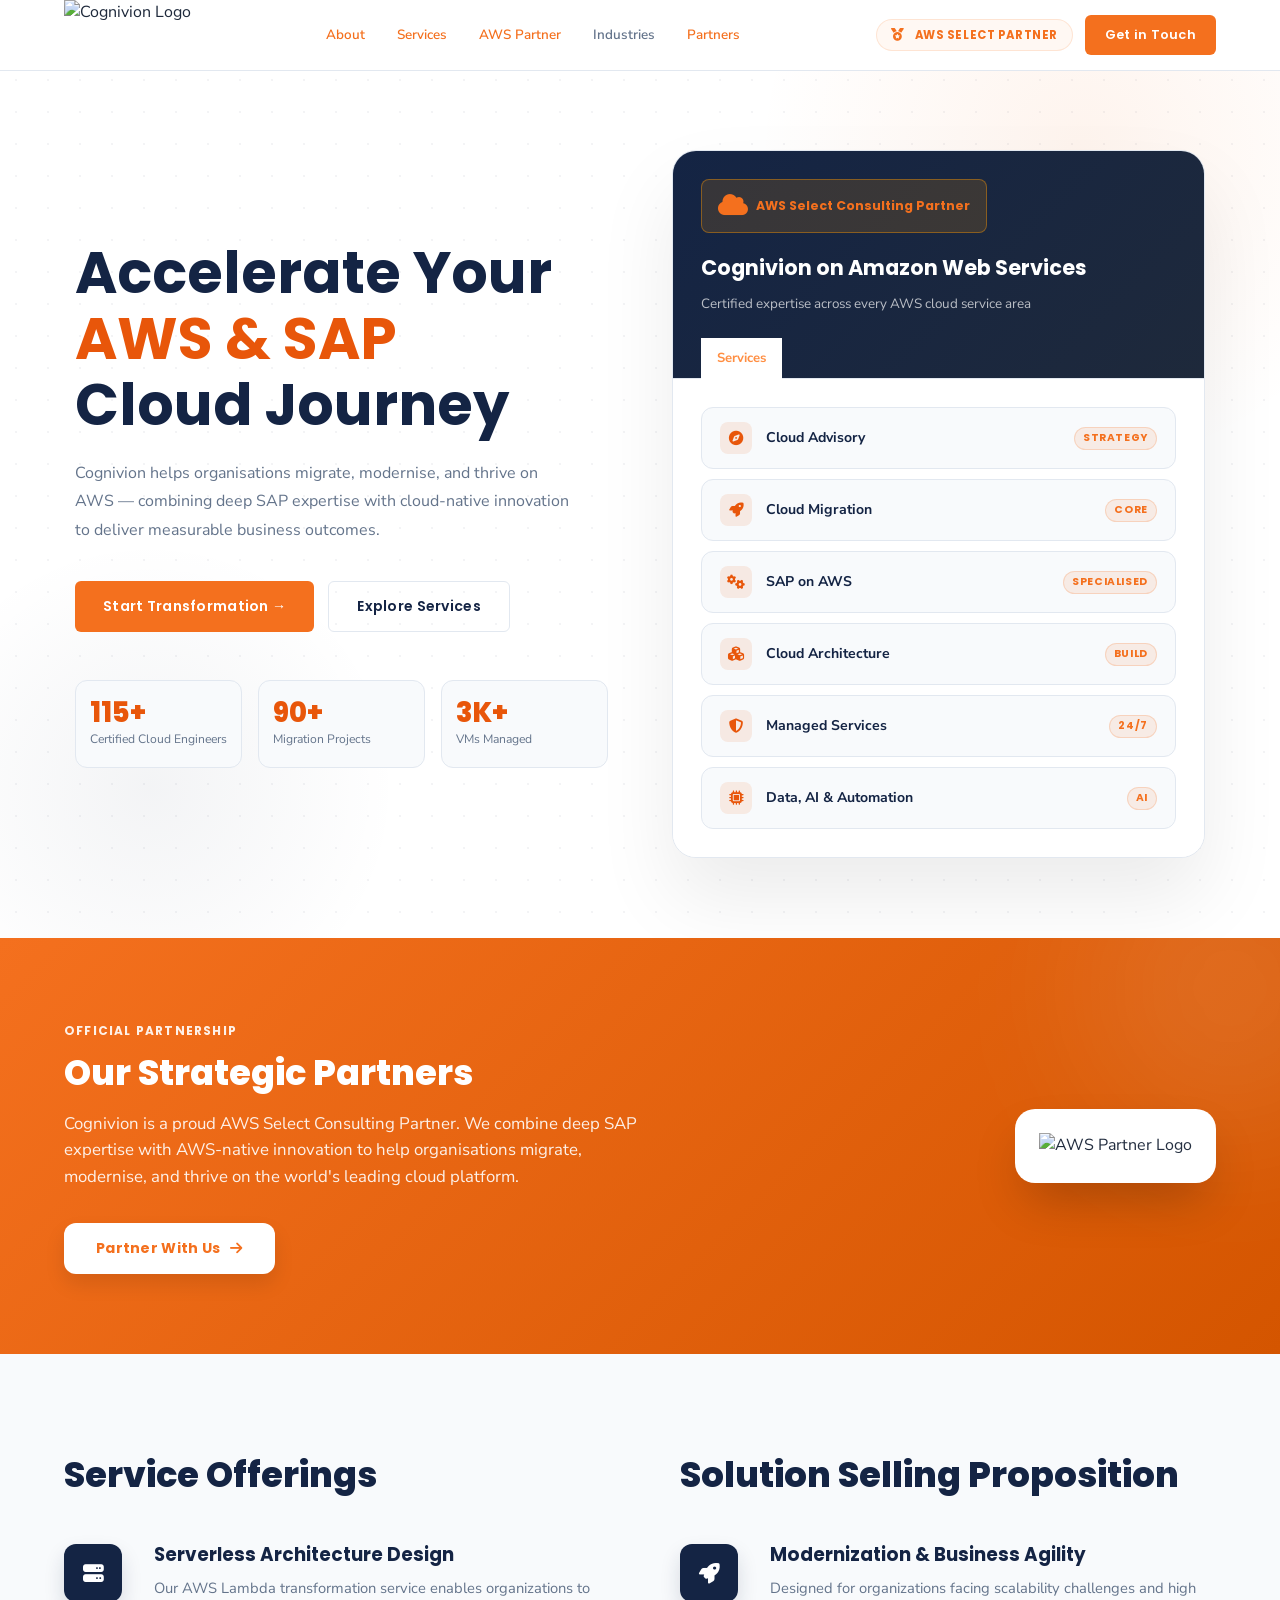
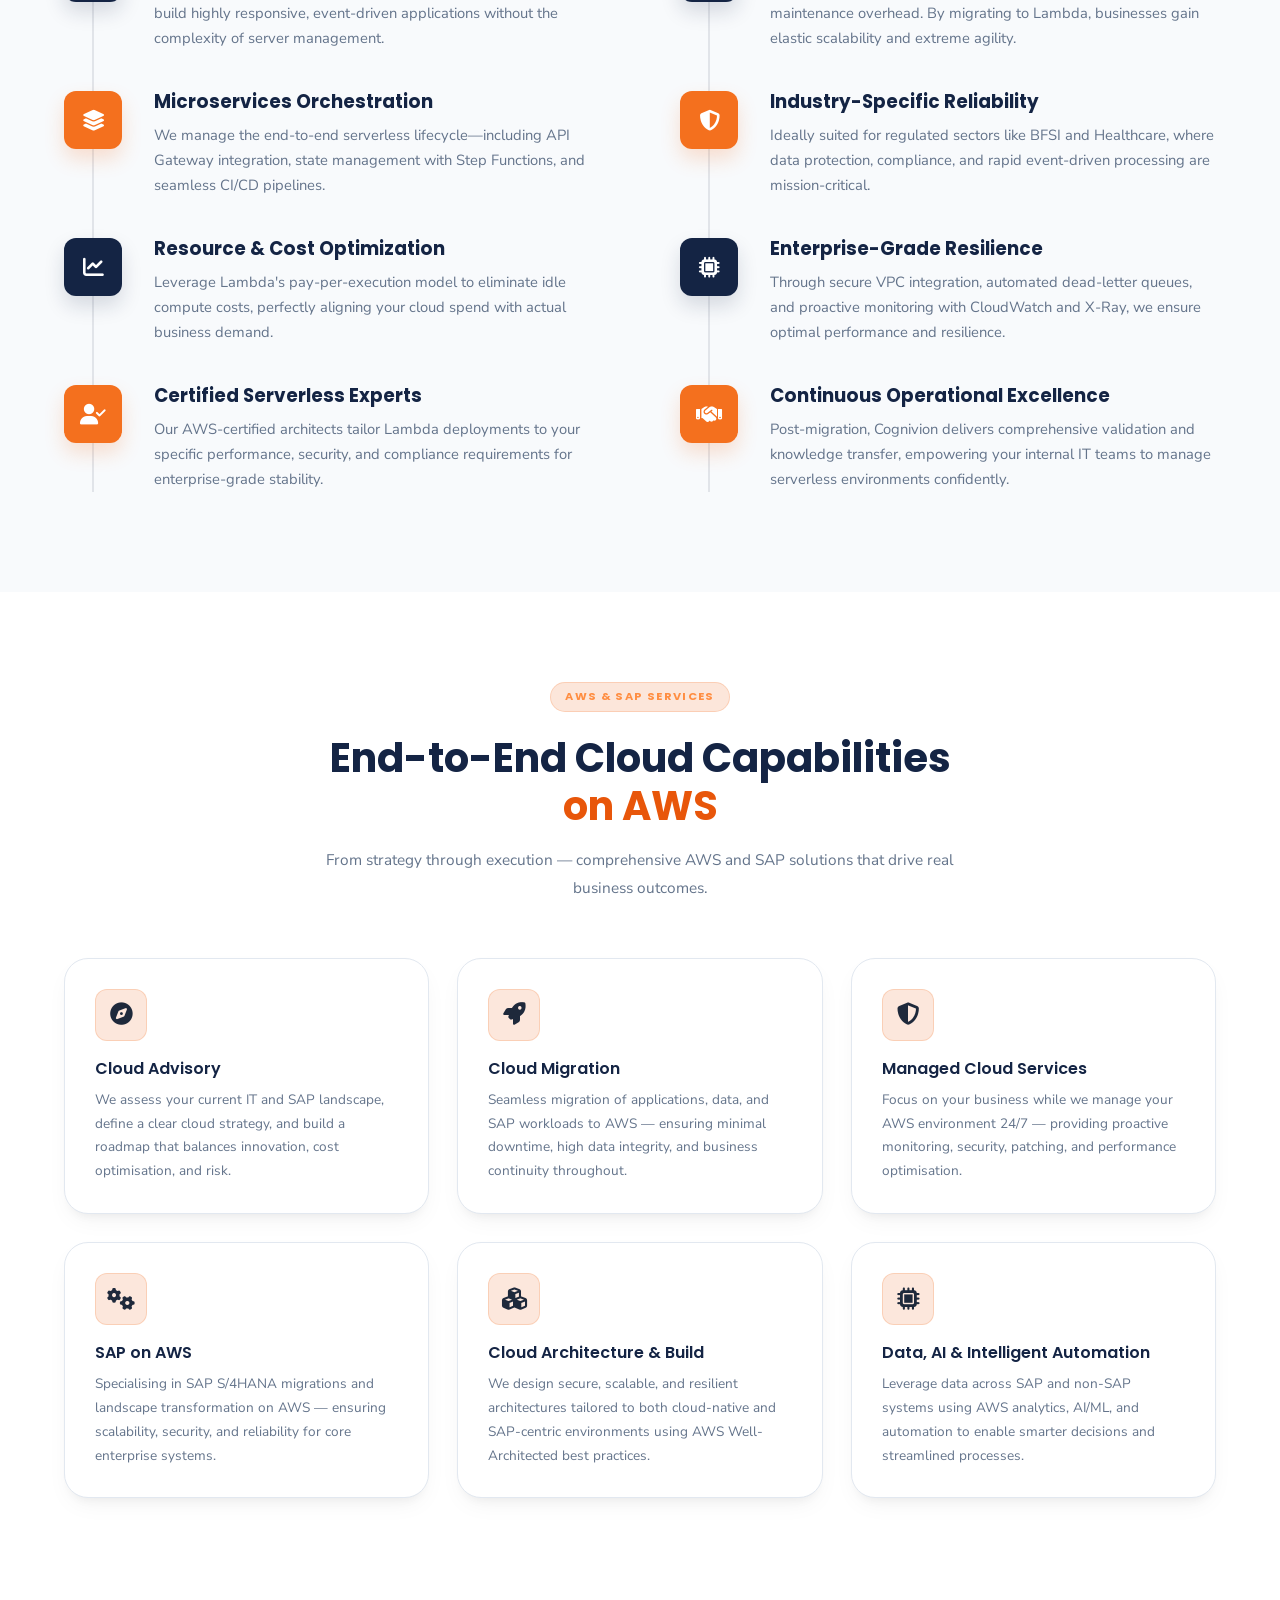
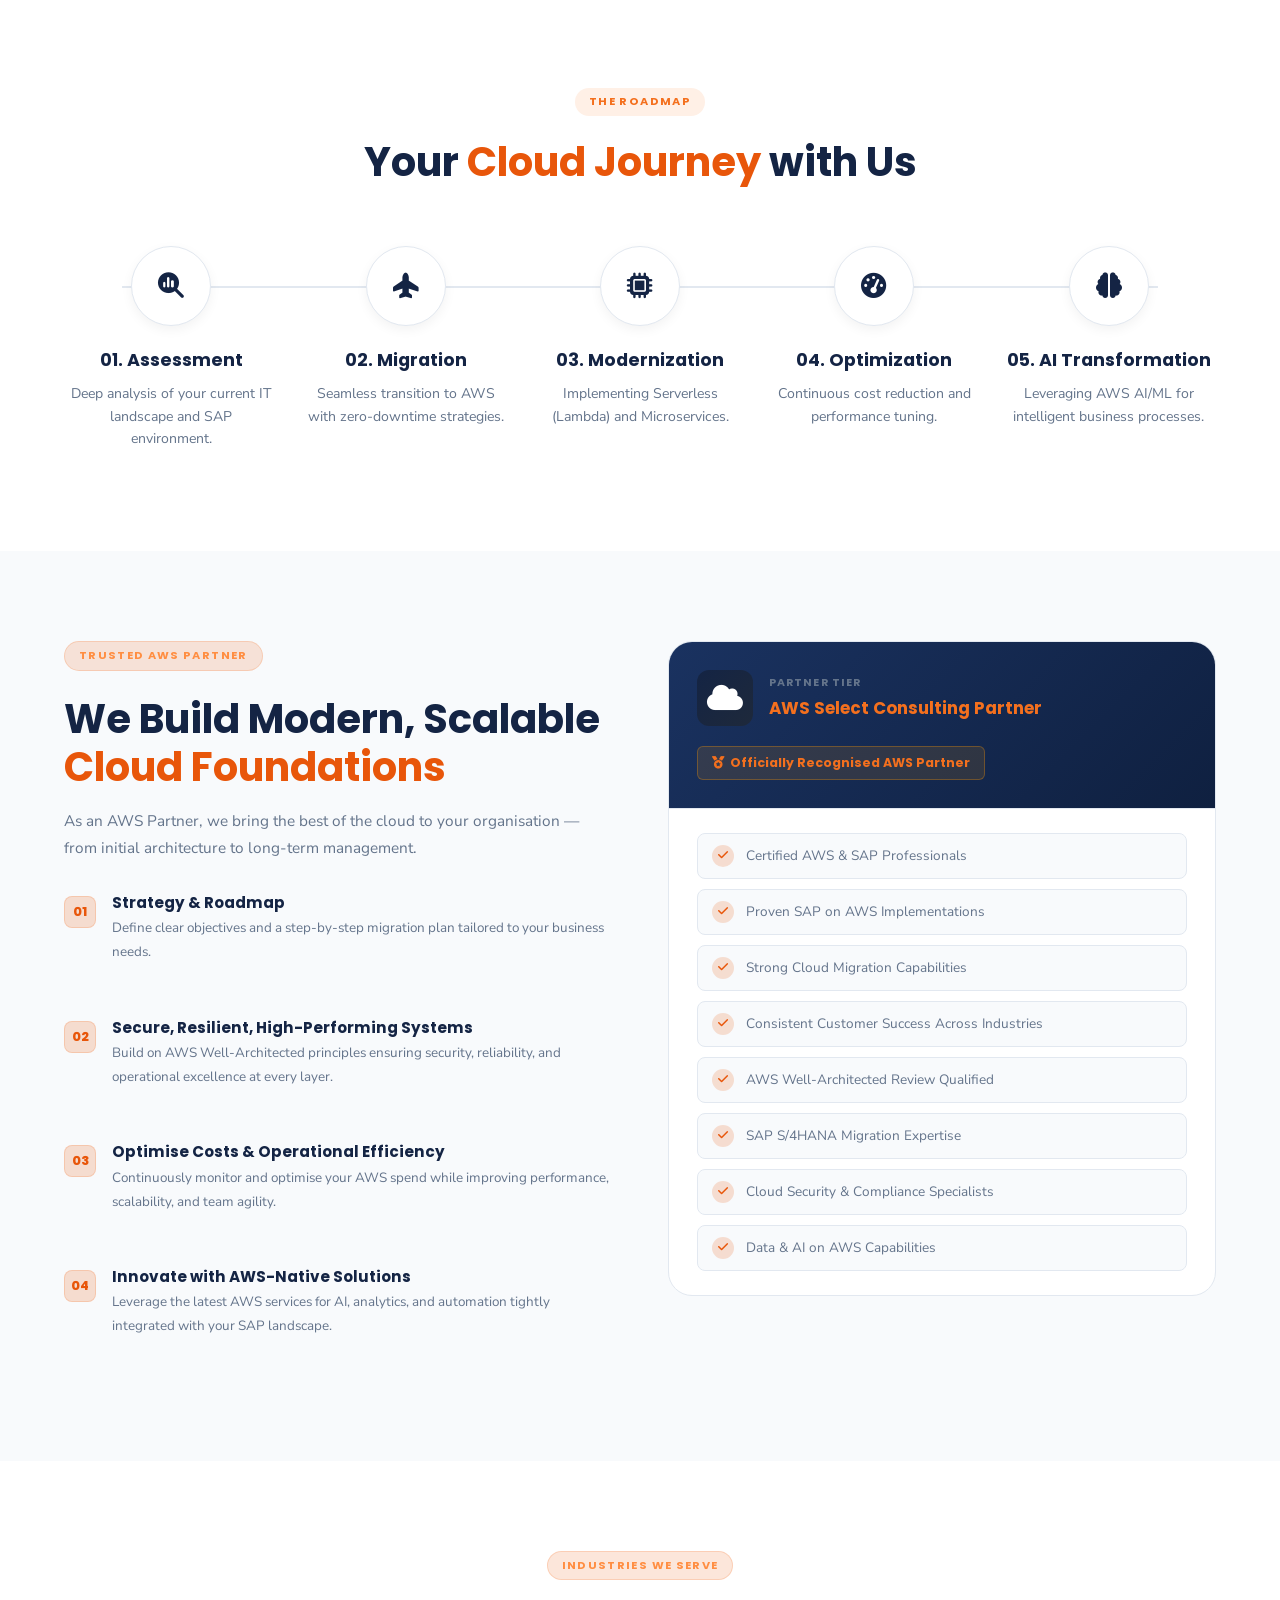
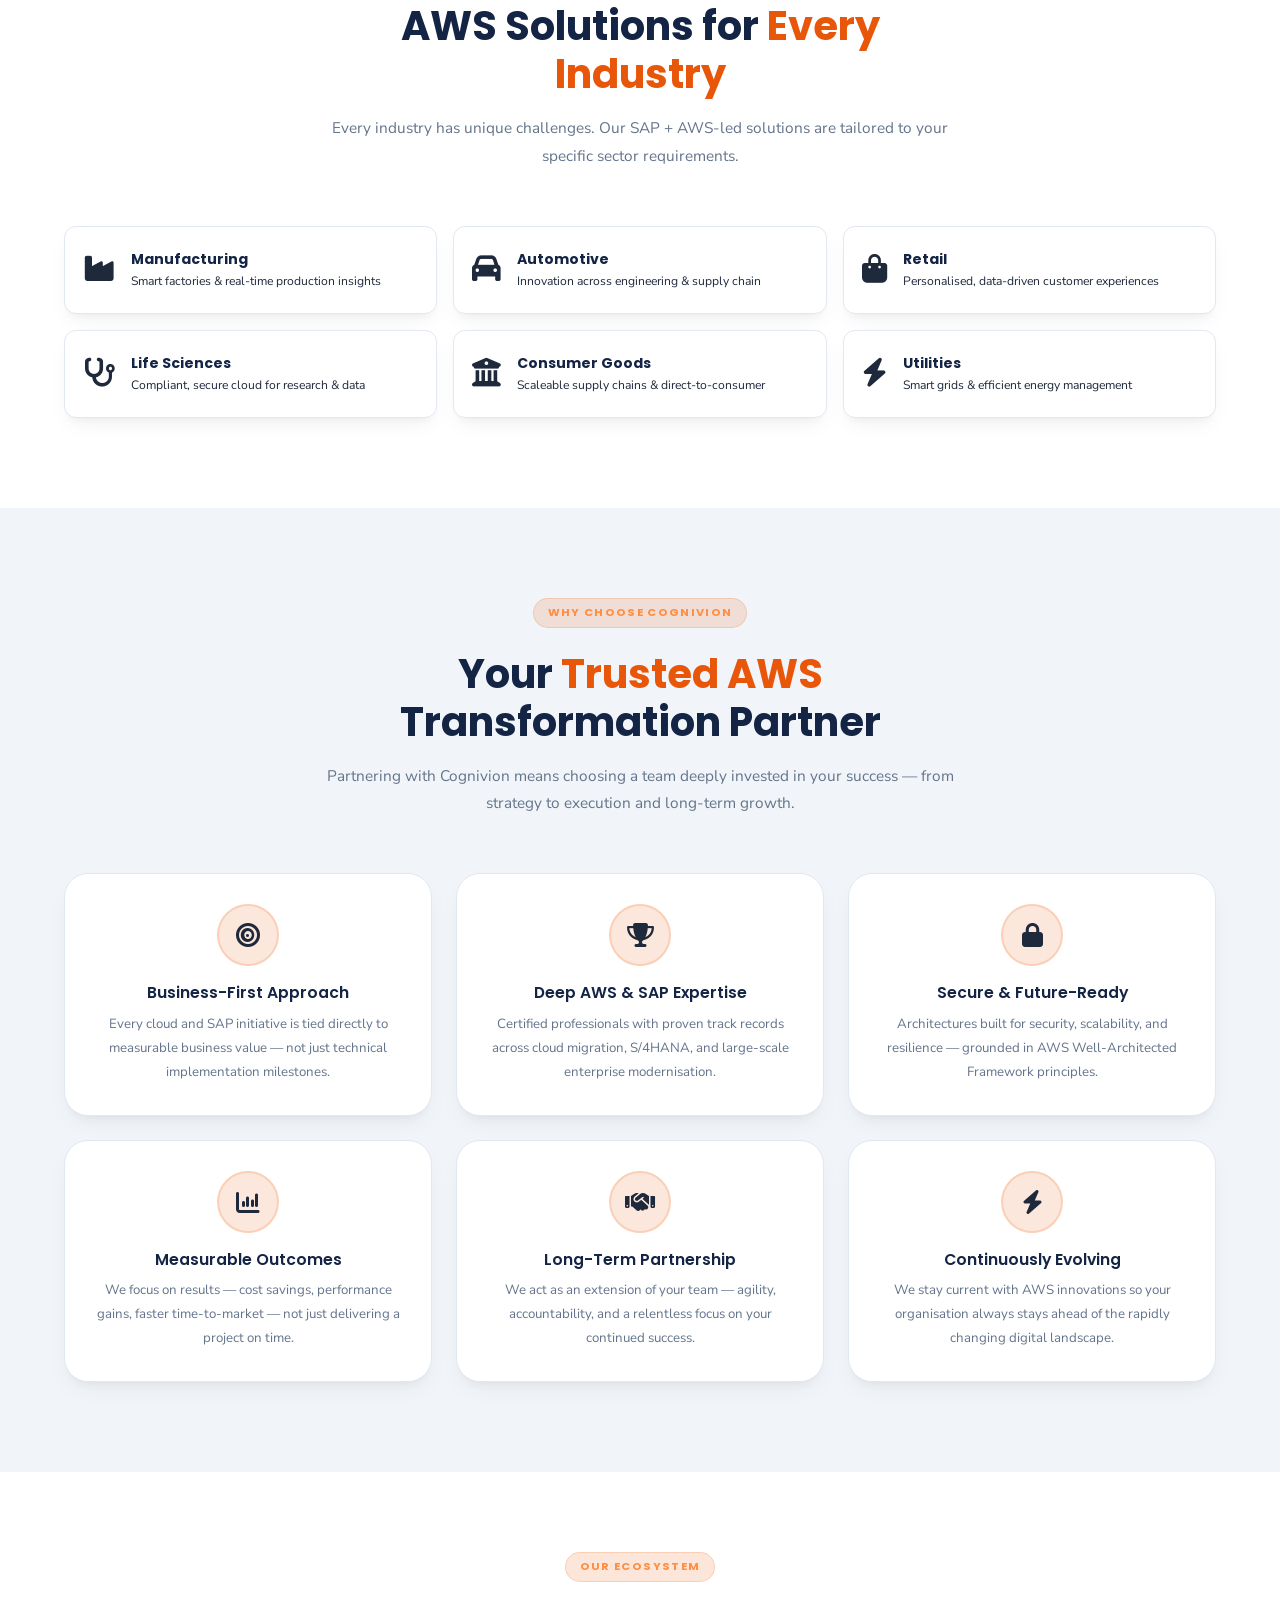
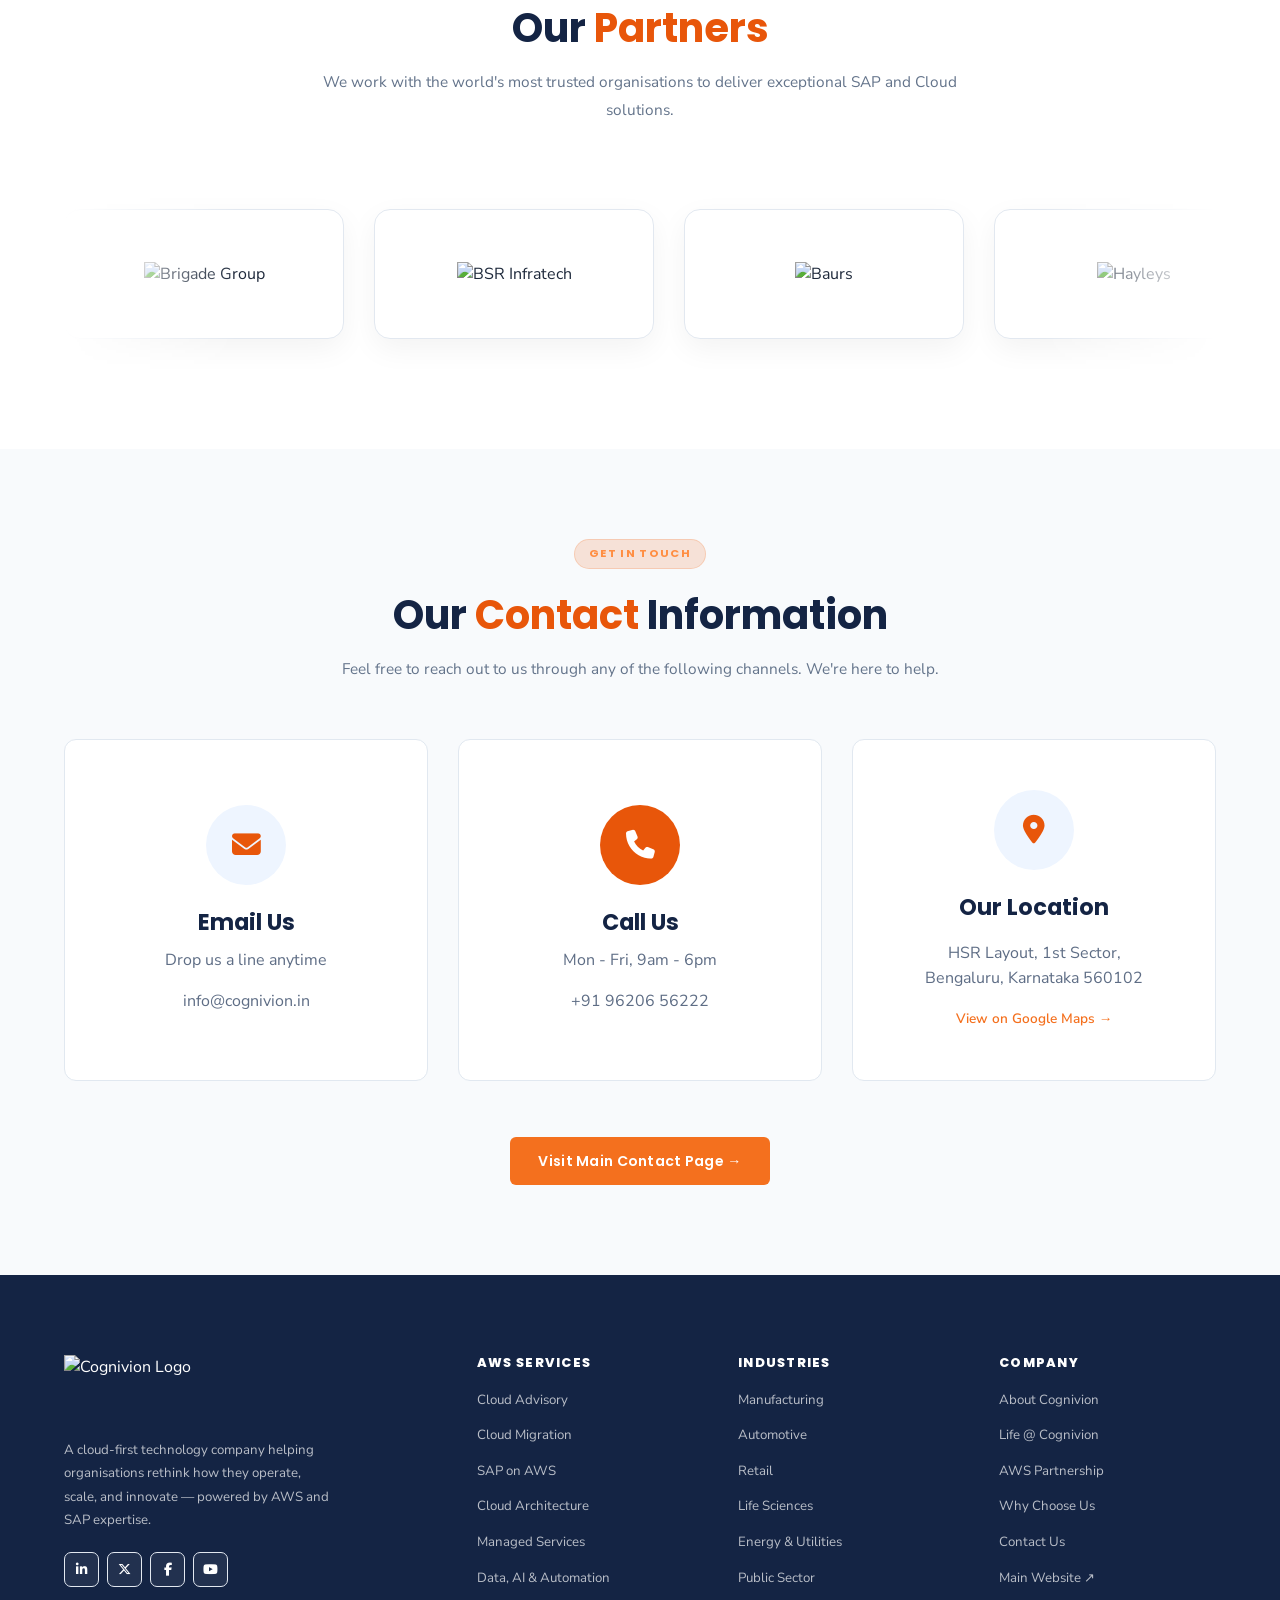
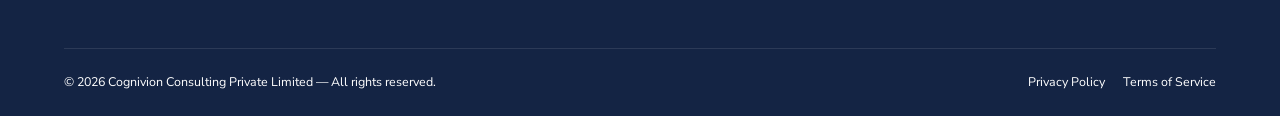
==== index.html @ 45ef669f "Add files via upload" ====
<!DOCTYPE html>
<html lang="en">

<head>
  <meta charset="UTF-8">
  <meta name="viewport" content="width=device-width, initial-scale=1.0">
  <title>Cognivion | AWS Cloud Partner</title>
  <link
    href="https://fonts.googleapis.com/css2?family=Nunito+Sans:wght@300;400;600;700;800;900&family=Poppins:wght@400;500;600;700;800&display=swap"
    rel="stylesheet">
  <link rel="stylesheet" href="https://cdnjs.cloudflare.com/ajax/libs/font-awesome/6.5.1/css/all.min.css">
  <link rel="stylesheet" href="style.css">
</head>

<body>

  <!-- ===================== NAVBAR ===================== -->
  <nav class="nav" id="mainNav">
    <div class="nav-inner">
      <a href="https://cognivion.in/" class="logo">
        <img src="assets/congivion-logo-2 (1).png" alt="Cognivion Logo" style="height:70px;width:auto;display:block;">
        <!-- <span class="logo-name"><span>COGNIVION</span></span> -->
      </a>
      <div class="nav-links">
        <a href="#about">About</a>
        <a href="#services">Services</a>
        <a href="#aws">AWS Partner</a>
        <a href="#industries">Industries</a>
        <a href="#partners">Partners</a>
      </div>
      <div class="nav-right">
        <div class="nav-aws"><i class="fa-solid fa-medal"></i> AWS SELECT PARTNER</div>
        <a href="#enquiry" class="btn btn-org" style="padding:10px 20px;font-size:.8rem;">Get in Touch</a>
      </div>
      <button class="hamburger" id="hbg" aria-label="Menu">

      </button>
    </div>
    <div class="mob-menu" id="mobMenu">
      <a href="#about">About</a>
      <a href="#services">Services</a>
      <a href="#aws">AWS Partner</a>
      <a href="#industries">Industries</a>
      <a href="#partners">Partners</a>
      <div class="mob-cta">
        <a href="#enquiry" class="btn btn-org" style="display:block;text-align:center;padding:13px;">Get in Touch →</a>
      </div>
    </div>
  </nav>

  <!-- ===================== HERO ===================== -->
  <section class="hero" id="top">
    <div class="hero-blob1"></div>
    <div class="hero-blob2"></div>
    <div class="wrap">
      <div class="hero-content">

        <!-- LEFT -->
        <div>
          <!-- <div class="hero-label">
            <i class="fa-solid fa-medal"></i>
            <span class="hero-label-text">AWS SELECT CONSULTING PARTNER</span>
          </div> -->
          <h1>
            Accelerate Your<br>
            <em>AWS &amp; SAP</em><br>
            Cloud Journey
          </h1>
          <p class="hero-desc">
            Cognivion helps organisations migrate, modernise, and thrive on AWS — combining deep SAP expertise with
            cloud-native innovation to deliver measurable business outcomes.
          </p>
          <div class="hero-btns">
            <a href="#enquiry" class="btn btn-org">Start Transformation →</a>
            <a href="#services" class="btn btn-line">Explore Services</a>
          </div>
          <div class="hero-kpi">
            <div class="kpi-box">
              <div class="kpi-num count-me" data-target="115" data-suffix="+">0</div>
              <div class="kpi-lbl">Certified Cloud Engineers</div>
            </div>
            <div class="kpi-box">
              <div class="kpi-num count-me" data-target="90" data-suffix="+">0</div>
              <div class="kpi-lbl">Migration Projects</div>
            </div>
            <div class="kpi-box">
              <div class="kpi-num count-me" data-target="3" data-suffix="K+">0</div>
              <div class="kpi-lbl">VMs Managed</div>
            </div>
          </div>
        </div>

        <!-- RIGHT PANEL -->
        <div class="hero-panel">
          <div class="hero-panel-top">
            <div class="aws-partner-label">
              <span class="aws-cloud-icon"><i class="fa-solid fa-cloud"></i></span>
              AWS Select Consulting Partner
            </div>
            <div class="panel-title">Cognivion on Amazon Web Services</div>
            <div class="panel-sub">Certified expertise across every AWS cloud service area</div>
            <div class="panel-tabs">
              <div class="panel-tab active">Services</div>
              <!-- <div class="panel-tab">Expertise</div> -->
            </div>
          </div>
          <div class="hero-panel-body">
            <div class="service-list">
              <div class="svc-row">
                <div class="svc-ico"><i class="fa-solid fa-compass"></i></div>
                <span class="svc-name">Cloud Advisory</span>
                <span class="svc-badge">Strategy</span>
              </div>
              <div class="svc-row">
                <div class="svc-ico"><i class="fa-solid fa-rocket"></i></div>
                <span class="svc-name">Cloud Migration</span>
                <span class="svc-badge">Core</span>
              </div>
              <div class="svc-row">
                <div class="svc-ico"><i class="fa-solid fa-gears"></i></div>
                <span class="svc-name">SAP on AWS</span>
                <span class="svc-badge">Specialised</span>
              </div>
              <div class="svc-row">
                <div class="svc-ico"><i class="fa-solid fa-cubes"></i></div>
                <span class="svc-name">Cloud Architecture</span>
                <span class="svc-badge">Build</span>
              </div>
              <div class="svc-row">
                <div class="svc-ico"><i class="fa-solid fa-shield-halved"></i></div>
                <span class="svc-name">Managed Services</span>
                <span class="svc-badge">24/7</span>
              </div>
              <div class="svc-row">
                <div class="svc-ico"><i class="fa-solid fa-microchip"></i></div>
                <span class="svc-name">Data, AI &amp; Automation</span>
                <span class="svc-badge">AI</span>
              </div>
            </div>
          </div>
        </div>

      </div>
    </div>
  </section>

  <!-- ===================== STRATEGIC PARTNERS ===================== -->
  <div class="band" id="about">
    <div class="wrap">
      <div class="band-content">
        <div class="band-text">
          <span class="band-tag">Official Partnership</span>
          <h3>Our Strategic Partners</h3>
          <p>Cognivion is a proud AWS Select Consulting Partner. We combine deep SAP expertise with AWS-native
            innovation
            to help organisations migrate, modernise, and thrive on the world's leading cloud platform.</p>
          <a href="#enquiry" class="btn btn-white">Partner With Us <i class="fa-solid fa-arrow-right"></i></a>
        </div>
        <div class="band-badge">
          <div class="badge-card">
            <img src="assets/AWS-Partner.webp" alt="AWS Partner Logo">
          </div>
        </div>
      </div>
    </div>
  </div>

  <!-- ===================== LAMBDA OFFERINGS & PROPOSITION ===================== -->
  <section class="offers-sec">
    <div class="wrap">
      <div class="offers-grid">

        <!-- Left: Service Offerings -->
        <div class="offer-col">
          <h2>Service Offerings</h2>
          <div class="offer-list">
            <!-- Item 1 -->
            <div class="offer-item">
              <div class="offer-icon-box"><i class="fa-solid fa-server"></i></div>
              <div class="offer-text">
                <h4>Serverless Architecture Design</h4>
                <p>Our AWS Lambda transformation service enables organizations to build highly responsive, event-driven
                  applications without the complexity of server management.</p>
              </div>
            </div>
            <!-- Item 2 -->
            <div class="offer-item">
              <div class="offer-icon-box"><i class="fa-solid fa-layer-group"></i></div>
              <div class="offer-text">
                <h4>Microservices Orchestration</h4>
                <p>We manage the end-to-end serverless lifecycle—including API Gateway integration, state management
                  with Step Functions, and seamless CI/CD pipelines.</p>
              </div>
            </div>
            <!-- Item 3 -->
            <div class="offer-item">
              <div class="offer-icon-box"><i class="fa-solid fa-chart-line"></i></div>
              <div class="offer-text">
                <h4>Resource & Cost Optimization</h4>
                <p>Leverage Lambda's pay-per-execution model to eliminate idle compute costs, perfectly aligning your
                  cloud spend with actual business demand.</p>
              </div>
            </div>
            <!-- Item 4 -->
            <div class="offer-item">
              <div class="offer-icon-box"><i class="fa-solid fa-user-check"></i></div>
              <div class="offer-text">
                <h4>Certified Serverless Experts</h4>
                <p>Our AWS-certified architects tailor Lambda deployments to your specific performance, security, and
                  compliance requirements for enterprise-grade stability.</p>
              </div>
            </div>
          </div>
        </div>

        <!-- Right: Solution Selling Proposition -->
        <div class="offer-col">
          <h2>Solution Selling Proposition</h2>
          <div class="offer-list">
            <!-- Item 1 -->
            <div class="offer-item">
              <div class="offer-icon-box"><i class="fa-solid fa-rocket"></i></div>
              <div class="offer-text">
                <h4>Modernization & Business Agility</h4>
                <p>Designed for organizations facing scalability challenges and high maintenance overhead. By migrating
                  to Lambda, businesses gain elastic scalability and extreme agility.</p>
              </div>
            </div>
            <!-- Item 2 -->
            <div class="offer-item">
              <div class="offer-icon-box"><i class="fa-solid fa-shield-halved"></i></div>
              <div class="offer-text">
                <h4>Industry-Specific Reliability</h4>
                <p>Ideally suited for regulated sectors like BFSI and Healthcare, where data protection, compliance, and
                  rapid event-driven processing are mission-critical.</p>
              </div>
            </div>
            <!-- Item 3 -->
            <div class="offer-item">
              <div class="offer-icon-box"><i class="fa-solid fa-microchip"></i></div>
              <div class="offer-text">
                <h4>Enterprise-Grade Resilience</h4>
                <p>Through secure VPC integration, automated dead-letter queues, and proactive monitoring with
                  CloudWatch and X-Ray, we ensure optimal performance and resilience.</p>
              </div>
            </div>
            <!-- Item 4 -->
            <div class="offer-item">
              <div class="offer-icon-box"><i class="fa-solid fa-handshake"></i></div>
              <div class="offer-text">
                <h4>Continuous Operational Excellence</h4>
                <p>Post-migration, Cognivion delivers comprehensive validation and knowledge transfer, empowering your
                  internal IT teams to manage serverless environments confidently.</p>
              </div>
            </div>
          </div>
        </div>

      </div>
    </div>
  </section>

  <!-- ===================== AWS SERVICES ===================== -->
  <section class="sec" id="services">
    <div class="wrap">
      <div class="sec-head tc">
        <div class="tag">AWS &amp; SAP Services</div>
        <h2 class="mt8">End-to-End Cloud Capabilities <span class="accent">on AWS</span></h2>
        <p class="mt16">From strategy through execution — comprehensive AWS and SAP solutions that drive real business
          outcomes.</p>
      </div>
      <div class="grid-3">
        <div class="svc-card">
          <div class="svc-card-ico"><i class="fa-solid fa-compass"></i></div>
          <h3>Cloud Advisory</h3>
          <p>We assess your current IT and SAP landscape, define a clear cloud strategy, and build a roadmap that
            balances innovation, cost optimisation, and risk.</p>

        </div>
        <div class="svc-card">
          <div class="svc-card-ico"><i class="fa-solid fa-rocket"></i></div>
          <h3>Cloud Migration</h3>
          <p>Seamless migration of applications, data, and SAP workloads to AWS — ensuring minimal downtime, high data
            integrity, and business continuity throughout.</p>

        </div>
        <div class="svc-card">
          <div class="svc-card-ico"><i class="fa-solid fa-shield-halved"></i></div>
          <h3>Managed Cloud Services</h3>
          <p>Focus on your business while we manage your AWS environment 24/7 — providing proactive monitoring,
            security, patching, and performance optimisation.</p>

        </div>
        <div class="svc-card">
          <div class="svc-card-ico"><i class="fa-solid fa-gears"></i></div>
          <h3>SAP on AWS</h3>
          <p>Specialising in SAP S/4HANA migrations and landscape transformation on AWS — ensuring scalability,
            security, and reliability for core enterprise systems.</p>

        </div>
        <div class="svc-card">
          <div class="svc-card-ico"><i class="fa-solid fa-cubes"></i></div>
          <h3>Cloud Architecture &amp; Build</h3>
          <p>We design secure, scalable, and resilient architectures tailored to both cloud-native and SAP-centric
            environments using AWS Well-Architected best practices.</p>

        </div>
        <div class="svc-card">
          <div class="svc-card-ico"><i class="fa-solid fa-microchip"></i></div>
          <h3>Data, AI &amp; Intelligent Automation</h3>
          <p>Leverage data across SAP and non-SAP systems using AWS analytics, AI/ML, and automation to enable smarter
            decisions and streamlined processes.</p>

        </div>
      </div>
    </div>
  </section>

  <!-- ===================== ROADMAP ===================== -->
  <section class="sec roadmap-sec">
    <div class="wrap">
      <div class="sec-head tc">
        <div class="tag">THE ROADMAP</div>
        <h2 class="mt8">Your <span class="accent">Cloud Journey</span> with Us</h2>
      </div>

      <div class="roadmap-container">
        <!-- Step 1 -->
        <div class="roadmap-step">
          <div class="roadmap-icon-box">
            <i class="fa-solid fa-magnifying-glass-chart"></i>
          </div>
          <h4>01. Assessment</h4>
          <p>Deep analysis of your current IT landscape and SAP environment.</p>
        </div>

        <!-- Step 2 -->
        <div class="roadmap-step">
          <div class="roadmap-icon-box">
            <i class="fa-solid fa-plane-up"></i>
          </div>
          <h4>02. Migration</h4>
          <p>Seamless transition to AWS with zero-downtime strategies.</p>
        </div>

        <!-- Step 3 -->
        <div class="roadmap-step">
          <div class="roadmap-icon-box">
            <i class="fa-solid fa-microchip"></i>
          </div>
          <h4>03. Modernization</h4>
          <p>Implementing Serverless (Lambda) and Microservices.</p>
        </div>

        <!-- Step 4 -->
        <div class="roadmap-step">
          <div class="roadmap-icon-box">
            <i class="fa-solid fa-gauge-high"></i>
          </div>
          <h4>04. Optimization</h4>
          <p>Continuous cost reduction and performance tuning.</p>
        </div>

        <!-- Step 5 -->
        <div class="roadmap-step">
          <div class="roadmap-icon-box">
            <i class="fa-solid fa-brain"></i>
          </div>
          <h4>05. AI Transformation</h4>
          <p>Leveraging AWS AI/ML for intelligent business processes.</p>
        </div>
      </div>
    </div>
  </section>

  <!-- ===================== AWS PARTNER ===================== -->
  <section class="sec sec-alt" id="aws">
    <div class="wrap">
      <div class="partner-grid">
        <div class="partner-info">
          <div class="tag">Trusted AWS Partner</div>
          <h2 class="mt8">We Build Modern, Scalable <span class="accent">Cloud Foundations</span></h2>
          <p class="mt16">As an AWS Partner, we bring the best of the cloud to your organisation — from initial
            architecture to long-term management.</p>
          <div class="partner-steps">
            <div class="step">
              <div class="step-num">01</div>
              <div>
                <h4>Strategy &amp; Roadmap</h4>
                <p>Define clear objectives and a step-by-step migration plan tailored to your business needs.</p>
              </div>
            </div>
            <div class="step">
              <div class="step-num">02</div>
              <div>
                <h4>Secure, Resilient, High-Performing Systems</h4>
                <p>Build on AWS Well-Architected principles ensuring security, reliability, and operational excellence
                  at every layer.</p>
              </div>
            </div>
            <div class="step">
              <div class="step-num">03</div>
              <div>
                <h4>Optimise Costs &amp; Operational Efficiency</h4>
                <p>Continuously monitor and optimise your AWS spend while improving performance, scalability, and team
                  agility.</p>
              </div>
            </div>
            <div class="step">
              <div class="step-num">04</div>
              <div>
                <h4>Innovate with AWS-Native Solutions</h4>
                <p>Leverage the latest AWS services for AI, analytics, and automation tightly integrated with your SAP
                  landscape.</p>
              </div>
            </div>
          </div>
        </div>
        <div class="partner-card">
          <div class="partner-card-head">
            <div class="aws-tier">
              <div class="aws-tier-icon"><i class="fa-solid fa-cloud"></i></div>
              <div>
                <div class="aws-tier-label">Partner Tier</div>
                <div class="aws-tier-name">AWS Select Consulting Partner</div>
              </div>
            </div>
            <div class="aws-tag"><i class="fa-solid fa-medal"></i> Officially Recognised AWS Partner</div>
          </div>
          <div class="partner-card-body">
            <div class="check-list">
              <div class="check-item">
                <div class="chk"><i class="fa-solid fa-check"></i></div>Certified AWS &amp; SAP Professionals
              </div>
              <div class="check-item">
                <div class="chk"><i class="fa-solid fa-check"></i></div>Proven SAP on AWS Implementations
              </div>
              <div class="check-item">
                <div class="chk"><i class="fa-solid fa-check"></i></div>Strong Cloud Migration Capabilities
              </div>
              <div class="check-item">
                <div class="chk"><i class="fa-solid fa-check"></i></div>Consistent Customer Success Across Industries
              </div>
              <div class="check-item">
                <div class="chk"><i class="fa-solid fa-check"></i></div>AWS Well-Architected Review Qualified
              </div>
              <div class="check-item">
                <div class="chk"><i class="fa-solid fa-check"></i></div>SAP S/4HANA Migration Expertise
              </div>
              <div class="check-item">
                <div class="chk"><i class="fa-solid fa-check"></i></div>Cloud Security &amp; Compliance Specialists
              </div>
              <div class="check-item">
                <div class="chk"><i class="fa-solid fa-check"></i></div>Data &amp; AI on AWS Capabilities
              </div>
            </div>
          </div>
        </div>
      </div>
    </div>
  </section>

  <!-- ===================== STATS ===================== -->
  <!-- <div class="stats-band">
    <div class="wrap">
      <div class="stats-inner">
        <div class="stat">
          <div class="stat-num count-me" data-target="115" data-suffix="+">0</div>
          <div class="stat-lbl">Certified Cloud Engineers</div>
        </div>
        <div class="stat">
          <div class="stat-num count-me" data-target="90" data-suffix="+">0</div>
          <div class="stat-lbl">Cloud Migration Projects</div>
        </div>
        <div class="stat">
          <div class="stat-num count-me" data-target="3000" data-suffix="+">0</div>
          <div class="stat-lbl">VMs Managed</div>
        </div>
        <div class="stat">
          <div class="stat-num count-me" data-target="1200" data-suffix="+">0</div>
          <div class="stat-lbl">TB of Data Processed</div>
        </div>
        <div class="stat">
          <div class="stat-num count-me" data-target="35" data-suffix="K+">0</div>
          <div class="stat-lbl">End Users on Cloud</div>
        </div>
      </div>
    </div>
  </div> -->

  <!-- ===================== INDUSTRIES ===================== -->
  <section class="sec" id="industries">
    <div class="wrap">
      <div class="sec-head tc">
        <div class="tag">Industries We Serve</div>
        <h2 class="mt8">AWS Solutions for <span class="accent">Every Industry</span></h2>
        <p class="mt16">Every industry has unique challenges. Our SAP + AWS-led solutions are tailored to your specific
          sector requirements.</p>
      </div>
      <div class="ind-grid">
        <div class="ind-card">
          <span class="ind-ico"><i class="fa-solid fa-industry"></i></span>
          <div>
            <div class="ind-name">Manufacturing</div>
            <div class="ind-sub">Smart factories &amp; real-time production insights</div>
          </div>
        </div>
        <div class="ind-card">
          <span class="ind-ico"><i class="fa-solid fa-car"></i></span>
          <div>
            <div class="ind-name">Automotive</div>
            <div class="ind-sub">Innovation across engineering &amp; supply chain</div>
          </div>
        </div>
        <div class="ind-card">
          <span class="ind-ico"><i class="fa-solid fa-bag-shopping"></i></span>
          <div>
            <div class="ind-name">Retail</div>
            <div class="ind-sub">Personalised, data-driven customer experiences</div>
          </div>
        </div>
        <div class="ind-card">
          <span class="ind-ico"><i class="fa-solid fa-stethoscope"></i></span>
          <div>
            <div class="ind-name">Life Sciences</div>
            <div class="ind-sub">Compliant, secure cloud for research &amp; data</div>
          </div>
        </div>
        <div class="ind-card">
          <span class="ind-ico"><i class="fa-solid fa-building-columns"></i></span>
          <div>
            <div class="ind-name">Consumer Goods</div>
            <div class="ind-sub">Scaleable supply chains &amp; direct-to-consumer</div>
          </div>
        </div>
        <div class="ind-card">
          <span class="ind-ico"><i class="fa-solid fa-bolt"></i></span>
          <div>
            <div class="ind-name">Utilities</div>
            <div class="ind-sub">Smart grids &amp; efficient energy management</div>
          </div>
        </div>
      </div>
    </div>
  </section>

  <!-- ===================== WHY ===================== -->
  <section class="sec sec-dark" id="why">
    <div class="wrap">
      <div class="sec-head tc">
        <div class="tag">Why Choose Cognivion</div>
        <h2 class="mt8">Your <span class="accent">Trusted AWS</span> Transformation Partner</h2>
        <p class="mt16">Partnering with Cognivion means choosing a team deeply invested in your success — from strategy
          to execution and long-term growth.</p>
      </div>
      <div class="why-grid">
        <div class="why-card">
          <div class="why-ico"><i class="fa-solid fa-bullseye"></i></div>
          <h3>Business-First Approach</h3>
          <p>Every cloud and SAP initiative is tied directly to measurable business value — not just technical
            implementation milestones.</p>
        </div>
        <div class="why-card">
          <div class="why-ico"><i class="fa-solid fa-trophy"></i></div>
          <h3>Deep AWS &amp; SAP Expertise</h3>
          <p>Certified professionals with proven track records across cloud migration, S/4HANA, and large-scale
            enterprise modernisation.</p>
        </div>
        <div class="why-card">
          <div class="why-ico"><i class="fa-solid fa-lock"></i></div>
          <h3>Secure &amp; Future-Ready</h3>
          <p>Architectures built for security, scalability, and resilience — grounded in AWS Well-Architected Framework
            principles.</p>
        </div>
        <div class="why-card">
          <div class="why-ico"><i class="fa-solid fa-chart-column"></i></div>
          <h3>Measurable Outcomes</h3>
          <p>We focus on results — cost savings, performance gains, faster time-to-market — not just delivering a
            project on time.</p>
        </div>
        <div class="why-card">
          <div class="why-ico"><i class="fa-solid fa-handshake"></i></div>
          <h3>Long-Term Partnership</h3>
          <p>We act as an extension of your team — agility, accountability, and a relentless focus on your continued
            success.</p>
        </div>
        <div class="why-card">
          <div class="why-ico"><i class="fa-solid fa-bolt"></i></div>
          <h3>Continuously Evolving</h3>
          <p>We stay current with AWS innovations so your organisation always stays ahead of the rapidly changing
            digital landscape.</p>
        </div>
      </div>
    </div>
  </section>

  <!-- ===================== OUR PARTNERS (SLIDER) ===================== -->
  <section class="sec logos-sec" id="partners">
    <div class="wrap">
      <div class="sec-head tc">
        <div class="tag">Our Ecosystem</div>
        <h2 class="mt8">Our <span class="accent">Partners</span></h2>
        <p class="mt16">We work with the world's most trusted organisations to deliver exceptional SAP and Cloud
          solutions.</p>
      </div>

      <div class="logo-slider">
        <div class="logo-track">
          <!-- Item 1 -->
          <div class="logo-item"><img src="assets/brigade.png" alt="Brigade Group"></div>
          <!-- Item 2 -->
          <div class="logo-item"><img src="assets/BSR.png" alt="BSR Infratech"></div>
          <!-- Item 3 -->
          <div class="logo-item"><img src="assets/baurs.png" alt="Baurs"></div>
          <!-- Item 4 -->
          <div class="logo-item"><img src="assets/hayles (1).png" alt="Hayleys"></div>
          <!-- Item 5 -->
          <div class="logo-item"><img src="assets/maliban.png" alt="Maliban"></div>
          <!-- Item 6 -->
          <div class="logo-item"><img src="assets/prestige.png" alt="Prestige Group"></div>
          <!-- Item 7 -->
          <div class="logo-item"><img src="assets/synergy.png" alt="Synergy"></div>

          <!-- DUPLICATES FOR SEAMLESS SCROLL -->
          <div class="logo-item"><img src="assets/brigade.png" alt="Brigade Group"></div>
          <div class="logo-item"><img src="assets/BSR.png" alt="BSR Infratech"></div>
          <div class="logo-item"><img src="assets/baurs.png" alt="Baurs"></div>
          <div class="logo-item"><img src="assets/hayles (1).png" alt="Hayleys"></div>
          <div class="logo-item"><img src="assets/maliban.png" alt="Maliban"></div>
          <div class="logo-item"><img src="assets/prestige.png" alt="Prestige Group"></div>
          <div class="logo-item"><img src="assets/synergy.png" alt="Synergy"></div>
        </div>
      </div>
    </div>
  </section>

  <!-- ===================== CONTACT US ===================== -->
  <section class="sec contact-info-sec" id="enquiry">
    <div class="wrap">
      <div class="sec-head tc">
        <div class="tag">Get in Touch</div>
        <h2 class="mt8">Our <span class="accent">Contact</span> Information</h2>
        <p class="mt16">Feel free to reach out to us through any of the following channels. We're here to help.</p>
      </div>

      <div class="contact-grid">
        <!-- Email Us Card -->
        <div class="contact-card"
          onclick="window.open('https://mail.google.com/mail/?view=cm&fs=1&to=info@cognivion.in', '_blank')">
          <div class="contact-icon-circle icon-blue-circle">
            <i class="fa-solid fa-envelope"></i>
          </div>
          <h3>Email Us</h3>
          <p>Drop us a line anytime</p>
          <a href="https://mail.google.com/mail/?view=cm&fs=1&to=info@cognivion.in" target="_blank"
            class="mt16">info@cognivion.in</a>
        </div>

        <!-- Call Us Card -->
        <div class="contact-card">
          <div class="contact-icon-circle icon-orange-circle">
            <i class="fa-solid fa-phone"></i>
          </div>
          <h3>Call Us</h3>
          <p>Mon - Fri, 9am - 6pm</p>
          <a href="tel:+919620656222" class="mt16">+91 96206 56222</a>
        </div>

        <!-- Our Location Card -->
        <div class="contact-card" onclick="window.open('https://maps.app.goo.gl/PMfrnFdf5wZfWwRC9', '_blank')">
          <div class="contact-icon-circle icon-blue-circle">
            <i class="fa-solid fa-location-dot"></i>
          </div>
          <h3>Our Location</h3>
          <p class="loc-text mt8">HSR Layout, 1st Sector, Bengaluru, Karnataka 560102</p>
          <a href="https://maps.app.goo.gl/PMfrnFdf5wZfWwRC9" target="_blank" class="mt16"
            style="font-size: 0.85rem; color: var(--orange); font-weight: 600;">View on Google Maps →</a>
        </div>
      </div>

      <div class="tc mt56">
        <a href="https://cognivion.in/contact/" target="_blank" class="btn btn-org">Visit Main Contact Page →</a>
      </div>
    </div>
  </section>

  <!-- ===================== FOOTER ===================== -->
  <footer class="footer">
    <div class="wrap">
      <div class="footer-grid">
        <div class="f-brand">
          <div class="f-brand-logo">
            <img src="assets/congivion-logo-2 (1).png" alt="Cognivion Logo"
              style="height:70px;width:auto;display:block;">
            <!-- <span style="font-family:'Poppins',sans-serif;font-weight:800;font-size:1rem;">COGNIVION</span> -->
          </div>
          <p>A cloud-first technology company helping organisations rethink how they operate, scale, and innovate —
            powered by AWS and SAP expertise.</p>
          <div class="f-social">
            <a href="https://www.linkedin.com/company/cognivion-consulting/" class="f-soc" target="_blank"><i
                class="fa-brands fa-linkedin-in"></i></a>
            <a href="https://cognivion.in/" class="f-soc" target="_blank"><i class="fa-brands fa-x-twitter"></i></a>
            <a href="https://cognivion.in/" class="f-soc" target="_blank"><i class="fa-brands fa-facebook-f"></i></a>
            <a href="https://cognivion.in/" class="f-soc" target="_blank"><i class="fa-brands fa-youtube"></i></a>
          </div>
        </div>
        <div class="f-col">
          <h5>AWS Services</h5>
          <ul>
            <li><a href="#services">Cloud Advisory</a></li>
            <li><a href="#services">Cloud Migration</a></li>
            <li><a href="#services">SAP on AWS</a></li>
            <li><a href="#services">Cloud Architecture</a></li>
            <li><a href="#services">Managed Services</a></li>
            <li><a href="#services">Data, AI &amp; Automation</a></li>
          </ul>
        </div>
        <div class="f-col">
          <h5>Industries</h5>
          <ul>
            <li><a href="#industries">Manufacturing</a></li>
            <li><a href="#industries">Automotive</a></li>
            <li><a href="#industries">Retail</a></li>
            <li><a href="#industries">Life Sciences</a></li>
            <li><a href="#industries">Energy &amp; Utilities</a></li>
            <li><a href="#industries">Public Sector</a></li>
          </ul>
        </div>
        <div class="f-col">
          <h5>Company</h5>
          <ul>
            <li><a href="https://cognivion.in/about/" target="_blank">About Cognivion</a></li>
            <li><a href="https://cognivion.in/life-at-cognivion/" target="_blank">Life @ Cognivion</a></li>
            <li><a href="#aws">AWS Partnership</a></li>
            <li><a href="#why">Why Choose Us</a></li>
            <li><a href="#enquiry">Contact Us</a></li>
            <li><a href="https://cognivion.in/" target="_blank">Main Website ↗</a></li>
          </ul>
        </div>
      </div>
      <div class="footer-btm">
        <p>© 2026 Cognivion Consulting Private Limited — All rights reserved.</p>
        <div class="footer-btm-links">
          <a href="#">Privacy Policy</a>
          <a href="#">Terms of Service</a>
        </div>
      </div>
    </div>
  </footer>

  <script src="script.js" defer></script>
</body>

</html>
---- style.css ----
/* =========================================================
   RESET
========================================================= */
*,
*::before,
*::after {
  box-sizing: border-box;
  margin: 0;
  padding: 0;
}

html {
  scroll-behavior: smooth;
}

body {
  font-family: 'Nunito Sans', sans-serif;
  background: var(--bg, #ffffff);
  color: var(--text, #1e293b);
  line-height: 1.6;
  overflow-x: hidden;
}

a {
  text-decoration: none;
  color: inherit;
}

ul {
  list-style: none;
}

img {
  max-width: 100%;
  display: block;
}

/* =========================================================
   COLOURS  (exact Cognivion palette)
========================================================= */
:root {
  --primary: #142444;
  /* Cognivion Deep Blue */
  --orange: #f4701e;
  /* Cognivion Orange */
  --orange2: #e8560a;
  --orange3: #ff8e42;
  --aws: #f4701e;
  --bg: #ffffff;
  /* Pure White Background */
  --bg2: #f8fafc;
  /* Soft Gray-Blue Background */
  --bg3: #f1f5f9;
  /* Alternative light section */
  --card: #ffffff;
  /* Card Background */
  --text: #1e293b;
  /* Primary Text Color (Slate) */
  --text-light: #64748b;
  /* Secondary Text Color */
  --border: #e2e8f0;
  /* Soft Border */
  --border-o: rgba(244, 112, 30, 0.2);
  --shadow: 0 10px 25px -5px rgba(0, 0, 0, 0.05), 0 8px 10px -6px rgba(0, 0, 0, 0.05);
  --r: 12px;
  --r2: 24px;
}

/* =========================================================
   TYPOGRAPHY
========================================================= */
h1,
h2,
h3,
h4,
h5 {
  font-family: 'Poppins', sans-serif;
  line-height: 1.2;
  color: var(--primary);
}

h1 {
  font-size: clamp(2rem, 5vw, 3.6rem);
  font-weight: 700;
  line-height: 1.15;
}

h2 {
  font-size: clamp(1.6rem, 3.5vw, 2.5rem);
  font-weight: 700;
}

h3 {
  font-size: clamp(1rem, 2vw, 1.25rem);
  font-weight: 600;
}

p {
  color: var(--text-light);
  font-size: .96rem;
  line-height: 1.8;
}

.accent {
  color: var(--orange2);
}

.accent-aws {
  color: var(--aws);
}

/* =========================================================
   LAYOUT HELPERS
========================================================= */
.wrap {
  max-width: 1200px;
  margin: 0 auto;
  padding: 0 24px;
}

.sec {
  padding: 90px 0;
}

.sec-alt {
  background: var(--bg2);
}

.sec-dark {
  background: var(--bg3);
}

.flex {
  display: flex;
}

.flex-center {
  display: flex;
  align-items: center;
  justify-content: center;
}

.grid-2 {
  display: grid;
  grid-template-columns: 1fr 1fr;
  gap: 36px;
}

.grid-3 {
  display: grid;
  grid-template-columns: repeat(3, 1fr);
  gap: 28px;
}

.grid-4 {
  display: grid;
  grid-template-columns: repeat(4, 1fr);
  gap: 24px;
}

.tc {
  text-align: center;
}

.mt8 {
  margin-top: 8px;
}

.mt16 {
  margin-top: 16px;
}

.mt24 {
  margin-top: 24px;
}

.mt40 {
  margin-top: 40px;
}

.mt56 {
  margin-top: 56px;
}

/* BUTTONS */
.btn {
  display: inline-flex;
  align-items: center;
  gap: 8px;
  font-family: 'Poppins', sans-serif;
  font-size: .88rem;
  font-weight: 600;
  padding: 13px 28px;
  border-radius: 6px;
  border: none;
  cursor: pointer;
  transition: all .22s;
  letter-spacing: .02em;
}

.btn-org {
  background: var(--orange);
  color: #fff;
}

.btn-org:hover {
  background: var(--orange2);
  transform: translateY(-2px);
  box-shadow: 0 10px 28px rgba(232, 86, 10, .4);
}

.btn-line {
  background: transparent;
  color: var(--primary);
  border: 1.5px solid var(--border);
}

.btn-line:hover {
  border-color: var(--primary);
  background: rgba(20, 36, 68, 0.03);
  transform: translateY(-2px);
}

.btn-aws {
  background: var(--aws);
  color: #111;
}

.btn-aws:hover {
  background: #ffb234;
  transform: translateY(-2px);
}

/* TAGS / PILLS */
.tag {
  display: inline-block;
  background: rgba(232, 86, 10, .15);
  border: 1px solid var(--border-o);
  color: var(--orange3);
  font-family: 'Poppins', sans-serif;
  font-size: .7rem;
  font-weight: 700;
  letter-spacing: .12em;
  text-transform: uppercase;
  padding: 5px 14px;
  border-radius: 100px;
}

/* =========================================================
   NAVBAR
========================================================= */
.nav {
  position: fixed;
  top: 0;
  left: 0;
  right: 0;
  z-index: 1000;
  background: #fff;
  border-bottom: 1px solid var(--border);
}

.nav-inner {
  max-width: 1200px;
  margin: 0 auto;
  padding: 0 24px;
  display: flex;
  align-items: center;
  justify-content: space-between;
  height: 70px;
}

.logo {
  display: flex;
  align-items: center;
  gap: 12px;
}

.logo-box {
  width: 38px;
  height: 38px;
  border-radius: 8px;
  background: linear-gradient(135deg, var(--orange), var(--orange3));
  display: flex;
  align-items: center;
  justify-content: center;
  font-family: 'Poppins', sans-serif;
  font-weight: 800;
  font-size: 1.1rem;
  color: #fff;
}

.logo-name {
  font-family: 'Poppins', sans-serif;
  font-weight: 800;
  font-size: 1.05rem;
  color: var(--primary);
  letter-spacing: .02em;
}

.logo-name span {
  color: var(--orange2);
}

.nav-links {
  display: flex;
  align-items: center;
  gap: 4px;
}

.nav-links a {
  font-size: .84rem;
  font-weight: 600;
  color: var(--text-light);
  padding: 7px 14px;
  border-radius: 6px;
  transition: all .2s;
}

.nav-links a:hover {
  color: var(--primary);
  background: rgba(20, 36, 68, 0.05);
}

.nav-right {
  display: flex;
  align-items: center;
  gap: 12px;
}

.nav-aws {
  display: flex;
  align-items: center;
  gap: 10px;
  background: rgba(244, 112, 30, 0.05);
  border: 1px solid rgba(244, 112, 30, 0.15);
  padding: 6px 14px;
  border-radius: 50px;
  font-size: 0.72rem;
  font-weight: 700;
  color: var(--orange);
  letter-spacing: 0.05em;
  text-transform: uppercase;
  font-family: 'Poppins', sans-serif;
}

.nav-aws i {
  font-size: 0.8rem;
}

.nav-aws-dot {
  width: 6px;
  height: 6px;
  background: var(--orange);
  border-radius: 50%;
  position: relative;
}

.nav-aws-dot::after {
  content: '';
  position: absolute;
  top: 50%;
  left: 50%;
  transform: translate(-50%, -50%);
  width: 12px;
  height: 12px;
  background: var(--orange);
  border-radius: 50%;
  opacity: 0.2;
  animation: pulse-dot 2s infinite ease-out;
}

.hamburger {
  display: none;
  flex-direction: column;
  gap: 5px;
  background: none;
  border: none;
  cursor: pointer;
  padding: 6px;
}

.hamburger span {
  display: block;
  width: 22px;
  height: 2px;
  background: var(--primary);
  border-radius: 2px;
  transition: .3s;
}

.mob-menu {
  display: none;
  position: fixed;
  top: 70px;
  left: 0;
  right: 0;
  background: #ffffff;
  border-bottom: 1px solid var(--border);
  padding: 16px 24px 24px;
  z-index: 999;
  box-shadow: 0 10px 15px -3px rgba(0, 0, 0, 0.1);
}

.mob-menu.show {
  display: block;
}

.mob-menu a {
  display: block;
  padding: 10px 14px;
  border-radius: 6px;
  font-size: .9rem;
  font-weight: 600;
  color: var(--text-light);
  margin-bottom: 2px;
  transition: .2s;
}

.mob-menu a:hover {
  color: var(--primary);
  background: rgba(20, 36, 68, 0.05);
}

.mob-cta {
  margin-top: 16px;
  padding-top: 16px;
  border-top: 1px solid var(--border);
}

/* =========================================================
   HERO
========================================================= */
.hero {
  min-height: 100vh;
  padding-top: 70px;
  background: var(--bg);
  position: relative;
  overflow: hidden;
  display: flex;
  align-items: center;
}

/* dotted grid */
.hero::before {
  content: '';
  position: absolute;
  inset: 0;
  background-image:
    radial-gradient(rgba(20, 36, 68, 0.05) 1px, transparent 1px);
  background-size: 32px 32px;
  pointer-events: none;
}

/* gradient blobs */
.hero-blob1 {
  position: absolute;
  width: 700px;
  height: 700px;
  border-radius: 50%;
  background: radial-gradient(circle, rgba(244, 112, 30, 0.08) 0%, transparent 65%);
  top: -200px;
  right: -150px;
  pointer-events: none;
}

.hero-blob2 {
  position: absolute;
  width: 500px;
  height: 500px;
  border-radius: 50%;
  background: radial-gradient(circle, rgba(20, 36, 68, 0.05) 0%, transparent 70%);
  bottom: -100px;
  left: -100px;
  pointer-events: none;
}

.hero-content {
  position: relative;
  z-index: 2;
  display: grid;
  grid-template-columns: 1fr 1fr;
  gap: 64px;
  align-items: center;
  padding: 80px 0;
}

.hero-label {
  display: inline-flex;
  align-items: center;
  gap: 12px;
  margin-bottom: 24px;
  background: rgba(244, 112, 30, 0.08);
  padding: 8px 18px;
  border-radius: 50px;
  border: 1px solid rgba(244, 112, 30, 0.2);
}

.hero-label i,
.nav-aws i {
  color: var(--orange);
  font-size: 0.9rem;
}

.nav-aws i {
  font-size: 0.8rem;
}

.hero-label-text {
  font-family: 'Poppins', sans-serif;
  font-size: 0.75rem;
  font-weight: 700;
  color: var(--orange);
  letter-spacing: 0.15em;
  text-transform: uppercase;
}

.hero h1 {
  margin-bottom: 20px;
}

.hero h1 em {
  color: var(--orange2);
  font-style: normal;
}

.hero-desc {
  font-size: 1rem;
  margin-bottom: 36px;
  max-width: 500px;
  color: var(--text-light);
}

.hero-btns {
  display: flex;
  gap: 14px;
  flex-wrap: wrap;
  margin-bottom: 48px;
}

.hero-kpi {
  display: grid;
  grid-template-columns: repeat(3, 1fr);
  gap: 16px;
}

.kpi-box {
  background: var(--bg2);
  border: 1px solid var(--border);
  border-radius: var(--r);
  padding: 18px 14px;
  transition: border-color .3s, background .3s;
}

.kpi-box:hover {
  border-color: var(--border-o);
  background: rgba(232, 86, 10, .08);
}

.kpi-num {
  font-family: 'Poppins', sans-serif;
  font-size: 1.7rem;
  font-weight: 800;
  color: var(--orange2);
  line-height: 1;
}

.kpi-lbl {
  font-size: .76rem;
  color: var(--text-light);
  margin-top: 4px;
}

/* Hero right panel */
.hero-panel {
  background: var(--card);
  border: 1px solid var(--border);
  border-radius: var(--r2);
  overflow: hidden;
  position: relative;
  box-shadow: 0 40px 80px rgba(0, 0, 0, 0.08);
}

.hero-panel-top {
  background: linear-gradient(135deg, var(--primary), #1e293b);
  padding: 28px 28px 0;
  border-bottom: 1px solid var(--border);
}

.aws-partner-label {
  display: inline-flex;
  align-items: center;
  gap: 8px;
  background: rgba(255, 153, 0, .15);
  border: 1.5px solid rgba(255, 153, 0, .4);
  padding: 7px 16px;
  border-radius: 8px;
  margin-bottom: 18px;
  font-family: 'Poppins', sans-serif;
  font-size: .78rem;
  font-weight: 700;
  color: var(--aws);
}

.aws-cloud-icon {
  font-size: 1.5rem;
}

.panel-title {
  font-family: 'Poppins', sans-serif;
  font-size: 1.3rem;
  font-weight: 700;
  color: #fff;
  margin-bottom: 8px;
}

.panel-sub {
  font-size: .84rem;
  color: rgba(255, 255, 255, 0.7);
  margin-bottom: 24px;
}

.panel-tabs {
  display: flex;
  gap: 6px;
  margin-bottom: -1px;
}

.panel-tab {
  padding: 10px 16px;
  font-size: .82rem;
  font-weight: 700;
  color: rgba(255, 255, 255, 0.6);
  cursor: pointer;
  position: relative;
  transition: .2s;
}

.panel-tab.active {
  background: var(--card);
  border-color: var(--border);
  color: var(--orange3);
  border-bottom-color: var(--card);
}

.hero-panel-body {
  padding: 28px;
  background: var(--bg);
}

.service-list {
  display: flex;
  flex-direction: column;
  gap: 10px;
}

.svc-row {
  display: flex;
  align-items: center;
  gap: 14px;
  padding: 14px 18px;
  background: var(--bg2);
  border: 1px solid var(--border);
  border-radius: 12px;
  transition: .25s;
}

.svc-row:hover {
  border-color: var(--border-o);
  background: #fff;
  transform: translateX(4px);
  box-shadow: 0 10px 20px rgba(0, 0, 0, 0.05);
}

.svc-ico {
  width: 32px;
  height: 32px;
  border-radius: 8px;
  background: rgba(232, 86, 10, .1);
  display: flex;
  align-items: center;
  justify-content: center;
  color: var(--orange2);
  font-size: .9rem;
}

.svc-name {
  font-size: .88rem;
  font-weight: 700;
  color: var(--primary);
}

.svc-badge {
  margin-left: auto;
  background: rgba(244, 112, 30, 0.1);
  border: 1px solid var(--border-o);
  color: var(--orange);
  font-size: .66rem;
  font-weight: 700;
  font-family: 'Poppins', sans-serif;
  padding: 2px 8px;
  border-radius: 100px;
  text-transform: uppercase;
  letter-spacing: .06em;
  white-space: nowrap;
}

/* =========================================================
   STRATEGIC PARTNER BAND (ENHANCED)
========================================================= */
.band {
  background: linear-gradient(135deg, #f4701e 0%, #d45500 100%);
  padding: 80px 0;
  position: relative;
  overflow: hidden;
}

.band::before {
  content: '';
  position: absolute;
  top: -100px;
  right: -100px;
  width: 300px;
  height: 300px;
  background: rgba(255, 255, 255, 0.1);
  border-radius: 50%;
  filter: blur(80px);
}

.band-content {
  display: flex;
  align-items: center;
  justify-content: space-between;
  gap: 60px;
}

.band-text {
  flex: 1;
  max-width: 600px;
}

.band-tag {
  display: inline-block;
  font-family: 'Poppins', sans-serif;
  font-size: 0.75rem;
  font-weight: 700;
  color: rgba(255, 255, 255, 0.9);
  text-transform: uppercase;
  letter-spacing: 0.1em;
  margin-bottom: 12px;
}

.band h3 {
  font-family: 'Poppins', sans-serif;
  font-weight: 800;
  font-size: 2.2rem;
  color: #fff;
  line-height: 1.2;
  margin-bottom: 16px;
}

.band p {
  color: rgba(255, 255, 255, 0.9);
  font-size: 1.05rem;
  line-height: 1.6;
  margin-bottom: 32px;
}

.badge-card {
  background: #ffffff;
  padding: 24px;
  border-radius: 20px;
  box-shadow: 0 25px 50px -12px rgba(0, 0, 0, 0.25);
  transition: transform 0.4s cubic-bezier(0.175, 0.885, 0.32, 1.275);
  display: flex;
  align-items: center;
  justify-content: center;
  max-width: 450px;
}

.badge-card:hover {
  transform: scale(1.05) rotate(1deg);
}

.badge-card img {
  width: 100%;
  height: auto;
  display: block;
}

.btn-white {
  background: #fff;
  color: var(--orange);
  font-family: 'Poppins', sans-serif;
  font-weight: 700;
  padding: 14px 32px;
  display: inline-flex;
  align-items: center;
  gap: 10px;
  border-radius: 12px;
  box-shadow: 0 10px 20px rgba(0, 0, 0, 0.1);
}

.btn-white:hover {
  background: #f8fafc;
  transform: translateY(-3px);
  box-shadow: 0 15px 30px rgba(0, 0, 0, 0.15);
}

@media(max-width: 991px) {
  .band-content {
    flex-direction: column;
    text-align: center;
    gap: 40px;
  }

  .band-text {
    max-width: 100%;
  }

  .badge-card {
    margin: 0 auto;
  }

  .band h3 {
    font-size: 1.8rem;
  }
}

/* =========================================================
   SERVICES
========================================================= */
.sec-head {
  max-width: 640px;
  margin: 0 auto 56px;
}

.sec-head .tag {
  margin-bottom: 14px;
}

.sec-head h2 {
  margin-bottom: 14px;
}

.svc-card {
  background: var(--card);
  border: 1px solid var(--border);
  border-radius: var(--r2);
  padding: 30px;
  transition: transform .3s, border-color .3s, box-shadow .3s;
  position: relative;
  overflow: hidden;
  box-shadow: var(--shadow);
  cursor: pointer;
}

.svc-card::after {
  content: '';
  position: absolute;
  top: 0;
  left: 0;
  right: 0;
  height: 3px;
  background: linear-gradient(90deg, var(--orange), var(--orange3));
  opacity: 0;
  transition: opacity .3s;
}

.svc-card:hover {
  transform: translateY(-6px);
  border-color: var(--border-o);
  box-shadow: 0 20px 40px rgba(0, 0, 0, 0.08);
}

.svc-card:hover::after {
  opacity: 1;
}

.svc-card-ico {
  width: 52px;
  height: 52px;
  border-radius: 12px;
  background: rgba(232, 86, 10, .14);
  border: 1px solid var(--border-o);
  display: flex;
  align-items: center;
  justify-content: center;
  font-size: 1.4rem;
  margin-bottom: 18px;
  transition: .3s;
}

.svc-card:hover .svc-card-ico {
  background: var(--orange);
}

.svc-card h3 {
  font-size: 1rem;
  margin-bottom: 10px;
  color: var(--primary);
}

.svc-card p {
  font-size: .85rem;
  line-height: 1.75;
}

/* =========================================================
   OFFERINGS & PROPOSITION
========================================================= */
.offers-sec {
  background: var(--bg2);
  padding: 100px 0;
}

.offers-grid {
  display: grid;
  grid-template-columns: 1fr 1fr;
  gap: 80px;
}

.offer-col h2 {
  font-size: 2.2rem;
  font-weight: 800;
  margin-bottom: 48px;
  color: var(--primary);
  position: relative;
}

.offer-list {
  display: flex;
  flex-direction: column;
  position: relative;
}

/* Vertical line */
.offer-list::before {
  content: '';
  position: absolute;
  left: 28px;
  top: 0;
  bottom: 0;
  width: 2px;
  background: rgba(20, 36, 68, 0.1);
  z-index: 1;
}

.offer-item {
  display: flex;
  gap: 32px;
  margin-bottom: 40px;
  position: relative;
  z-index: 2;
}

.offer-item:last-child {
  margin-bottom: 0;
}

.offer-icon-box {
  width: 58px;
  height: 58px;
  min-width: 58px;
  background: var(--primary);
  border-radius: 12px;
  display: flex;
  align-items: center;
  justify-content: center;
  color: #fff;
  font-size: 1.3rem;
  box-shadow: 0 10px 20px rgba(20, 36, 68, 0.15);
  transition: .3s cubic-bezier(0.175, 0.885, 0.32, 1.275);
}

.offer-item:nth-child(even) .offer-icon-box {
  background: var(--orange);
  box-shadow: 0 10px 20px rgba(244, 112, 30, 0.2);
}

.offer-item:hover .offer-icon-box {
  transform: scale(1.1) rotate(5deg);
}

.offer-text h4 {
  font-size: 1.15rem;
  font-weight: 700;
  margin-bottom: 10px;
  color: var(--primary);
}

.offer-text p {
  font-size: 0.92rem;
  line-height: 1.7;
  color: var(--text-light);
  margin: 0;
}

@media (max-width: 991px) {
  .offers-grid {
    grid-template-columns: 1fr;
    gap: 64px;
  }

  .offer-col h2 {
    font-size: 1.8rem;
    margin-bottom: 32px;
  }
}

/* =========================================================
   ROADMAP SECTION
========================================================= */
.roadmap-sec {
  background: #fff;
  padding: 100px 0;
  overflow: hidden;
}

.roadmap-sec .tag {
  background: #fff0e6;
  color: #f4701e;
  border: none;
}

.roadmap-container {
  display: flex;
  justify-content: space-between;
  align-items: flex-start;
  position: relative;
  margin-top: 60px;
  gap: 20px;
}

/* Connecting line */
.roadmap-container::before {
  content: '';
  position: absolute;
  top: 40px; /* Center of the icon */
  left: 5%;
  right: 5%;
  height: 2px;
  background: #e2e8f0;
  z-index: 1;
}

.roadmap-step {
  flex: 1;
  display: flex;
  flex-direction: column;
  align-items: center;
  text-align: center;
  position: relative;
  z-index: 2;
}

.roadmap-icon-box {
  width: 80px;
  height: 80px;
  border-radius: 50%;
  background: #fff;
  border: 1px solid #e2e8f0;
  display: flex;
  align-items: center;
  justify-content: center;
  font-size: 1.6rem;
  color: var(--primary);
  margin-bottom: 24px;
  box-shadow: 0 4px 12px rgba(0,0,0,0.05);
  transition: all 0.3s ease;
}

.roadmap-step:hover .roadmap-icon-box {
  transform: translateY(-5px);
  border-color: var(--orange);
  color: var(--orange);
  box-shadow: 0 10px 20px rgba(244, 112, 30, 0.15);
}

.roadmap-step h4 {
  font-size: 1.1rem;
  font-weight: 700;
  margin-bottom: 12px;
  color: var(--primary);
}

.roadmap-step p {
  font-size: 0.88rem;
  color: var(--text-light);
  line-height: 1.6;
  max-width: 200px;
}

/* Responsive Roadmap */
@media (max-width: 991px) {
  .roadmap-container {
    flex-direction: column;
    align-items: center;
    gap: 48px;
  }
  
  .roadmap-container::before {
    left: 40px;
    top: 0;
    bottom: 0;
    width: 2px;
    height: 100%;
  }
  
  .roadmap-step {
    flex-direction: row;
    text-align: left;
    width: 100%;
    gap: 24px;
    align-items: center;
  }
  
  .roadmap-icon-box {
    margin-bottom: 0;
    min-width: 80px;
  }
  
  .roadmap-step p {
    max-width: 100%;
  }
}

/* =========================================================
   AWS PARTNER
========================================================= */

.partner-grid {
  display: grid;
  grid-template-columns: 1fr 1fr;
  gap: 56px;
  align-items: start;
}

.partner-info .tag {
  margin-bottom: 16px;
}

.partner-info h2 {
  margin-bottom: 16px;
}

.partner-info p {
  margin-bottom: 32px;
}

.partner-steps {
  display: flex;
  flex-direction: column;
  gap: 22px;
}

.step {
  display: flex;
  gap: 16px;
  align-items: flex-start;
}

.step-num {
  width: 32px;
  height: 32px;
  border-radius: 8px;
  flex-shrink: 0;
  background: rgba(232, 86, 10, .18);
  border: 1px solid var(--border-o);
  display: flex;
  align-items: center;
  justify-content: center;
  font-family: 'Poppins', sans-serif;
  font-size: .78rem;
  font-weight: 800;
  color: var(--orange2);
  margin-top: 2px;
}

.step h4 {
  font-family: 'Poppins', sans-serif;
  font-size: .95rem;
  font-weight: 700;
  color: var(--primary);
  margin-bottom: 4px;
}

.step p {
  font-size: .84rem;
}

.partner-card {
  background: var(--card);
  border: 1px solid var(--border);
  border-radius: var(--r2);
  overflow: hidden;
}

.partner-card-head {
  background: linear-gradient(135deg, #1a3260, #0f2040);
  padding: 28px;
  border-bottom: 1px solid var(--border);
}

.aws-tier {
  display: flex;
  align-items: center;
  gap: 16px;
  margin-bottom: 20px;
}

.aws-tier-icon {
  width: 56px;
  height: 56px;
  border-radius: 12px;
  background: linear-gradient(135deg, var(--primary), #1e293b);
  display: flex;
  align-items: center;
  justify-content: center;
  font-size: 1.8rem;
  color: #fff;
}

.aws-tier-label {
  font-size: .68rem;
  color: var(--text-light);
  text-transform: uppercase;
  letter-spacing: .1em;
  font-family: 'Poppins', sans-serif;
  font-weight: 700;
}

.aws-tier-name {
  font-family: 'Poppins', sans-serif;
  font-weight: 700;
  font-size: 1.05rem;
  color: var(--aws);
  margin-top: 3px;
}

.aws-tag {
  display: inline-flex;
  align-items: center;
  gap: 6px;
  background: rgba(255, 153, 0, .12);
  border: 1.5px solid rgba(255, 153, 0, .3);
  color: var(--aws);
  font-family: 'Poppins', sans-serif;
  font-size: .78rem;
  font-weight: 700;
  padding: 6px 14px;
  border-radius: 6px;
}

.partner-card-body {
  padding: 24px 28px;
}

.check-list {
  display: flex;
  flex-direction: column;
  gap: 10px;
}

.check-item {
  display: flex;
  align-items: center;
  gap: 12px;
  padding: 11px 14px;
  background: var(--bg2);
  border: 1px solid var(--border);
  border-radius: 8px;
  font-size: .85rem;
  color: var(--text-light);
  transition: .25s;
}

.check-item:hover {
  border-color: var(--border-o);
  color: var(--primary);
}

.chk {
  width: 22px;
  height: 22px;
  border-radius: 50%;
  flex-shrink: 0;
  background: rgba(232, 86, 10, .18);
  display: flex;
  align-items: center;
  justify-content: center;
  font-size: .72rem;
  color: var(--orange2);
}

/* =========================================================
   STATS BAND
========================================================= */
.stats-band {
  background: var(--bg3);
  border-top: 1px solid var(--border);
  border-bottom: 1px solid var(--border);
  padding: 0;
}

.stats-inner {
  display: grid;
  grid-template-columns: repeat(5, 1fr);
}

.stat {
  padding: 48px 16px;
  text-align: center;
  border-right: 1px solid var(--border);
}

.stat:last-child {
  border-right: none;
}

.stat-num {
  font-family: 'Poppins', sans-serif;
  font-size: 2rem;
  font-weight: 800;
  color: var(--orange2);
  line-height: 1;
  margin-bottom: 8px;
}

.stat-lbl {
  font-size: .8rem;
  color: var(--text-light);
}

/* =========================================================
   INDUSTRIES
========================================================= */
.ind-grid {
  display: grid;
  grid-template-columns: repeat(3, 1fr);
  gap: 16px;
}

.ind-card {
  display: flex;
  align-items: center;
  gap: 16px;
  background: var(--card);
  border: 1px solid var(--border);
  border-radius: var(--r);
  padding: 20px 18px;
  transition: all .28s;
  cursor: pointer;
  box-shadow: var(--shadow);
}

.ind-card:hover {
  border-color: var(--border-o);
  background: rgba(232, 86, 10, .08);
  transform: translateX(4px);
}

.ind-ico {
  font-size: 1.8rem;
  flex-shrink: 0;
}

.ind-name {
  font-family: 'Poppins', sans-serif;
  font-weight: 700;
  font-size: .88rem;
  color: var(--primary);
}

.ind-sub {
  font-size: .76rem;
  color: var(--grey);
  margin-top: 2px;
}

/* =========================================================
   WHY COGNIVION
========================================================= */
.why-grid {
  display: grid;
  grid-template-columns: repeat(3, 1fr);
  gap: 24px;
}

.why-card {
  background: var(--card);
  border: 1px solid var(--border);
  border-radius: var(--r2);
  padding: 30px;
  text-align: center;
  transition: all 0.3s;
  box-shadow: var(--shadow);
  cursor: pointer;
}

.why-card:hover {
  border-color: var(--border-o);
  transform: translateY(-5px);
  box-shadow: 0 15px 35px rgba(0, 0, 0, 0.08);
}

.why-ico {
  width: 62px;
  height: 62px;
  border-radius: 50%;
  background: rgba(232, 86, 10, .14);
  border: 2px solid var(--border-o);
  display: flex;
  align-items: center;
  justify-content: center;
  font-size: 1.5rem;
  margin: 0 auto 18px;
  transition: .3s;
}

.why-card:hover .why-ico {
  background: var(--orange);
}

.why-card h3 {
  font-size: .98rem;
  margin-bottom: 10px;
  color: var(--primary);
}

.why-card p {
  font-size: .83rem;
  color: var(--text-light);
}

/* =========================================================
   PARTNERS SLIDER
========================================================= */
.logos-sec {
  background: var(--bg);
  padding: 80px 0;
  overflow: hidden;
}

.logo-slider {
  display: flex;
  gap: 30px;
  overflow: hidden;
  mask-image: linear-gradient(to right, transparent, black 15%, black 85%, transparent);
  padding: 30px 0;
}

.logo-track {
  display: flex;
  gap: 30px;
  animation: scroll 30s linear infinite;
  width: max-content;
}

.logo-track:hover {
  animation-play-state: paused;
}

.logo-item {
  background: #fff;
  border: 1px solid var(--border);
  border-radius: 16px;
  padding: 20px 35px;
  height: 130px;
  min-width: 280px;
  display: flex;
  align-items: center;
  justify-content: center;
  box-shadow: 0 10px 30px rgba(0, 0, 0, 0.05);
  transition: .4s cubic-bezier(0.175, 0.885, 0.32, 1.275);
  cursor: pointer;
}

.logo-item img {
  max-height: 90px;
  max-width: 220px;
  width: auto;
  height: auto;
  object-fit: contain;
  transition: .4s ease;
}

.logo-item:hover {
  border-color: var(--orange);
  transform: translateY(-8px);
  box-shadow: 0 20px 40px rgba(0, 0, 0, 0.1);
}

.logo-item:hover img {
  transform: scale(1.05);
}

@keyframes scroll {
  0% {
    transform: translateX(0);
  }

  100% {
    transform: translateX(-50%);
  }
}

/* =========================================================
   CONTACT INFORMATION
========================================================= */
.contact-info-sec {
  background: var(--bg2);
  position: relative;
}

.contact-grid {
  display: grid;
  grid-template-columns: repeat(3, 1fr);
  gap: 30px;
  margin-top: 50px;
}

.contact-card {
  background: #ffffff;
  /* White background as per image */
  border: 1px solid #e1e8f0;
  border-radius: 12px;
  padding: 50px 30px;
  text-align: center;
  transition: all 0.3s ease;
  display: flex;
  flex-direction: column;
  align-items: center;
  justify-content: center;
}

.contact-card:hover {
  transform: translateY(-10px);
  box-shadow: 0 20px 40px rgba(0, 0, 0, 0.1);
  border-color: var(--orange2);
}

.contact-icon-circle {
  width: 80px;
  height: 80px;
  border-radius: 50%;
  display: flex;
  align-items: center;
  justify-content: center;
  font-size: 1.8rem;
  margin-bottom: 24px;
}

/* Card Variations based on image */
.icon-blue-circle {
  background: #eef5ff;
  color: var(--orange2);
}

.icon-orange-circle {
  background: var(--orange2);
  color: #ffffff;
}

.contact-card h3 {
  color: #142444;
  /* Dark blue from theme */
  font-size: 1.4rem;
  font-weight: 700;
  margin-bottom: 12px;
}

.contact-card p,
.contact-card a {
  color: #5e6d85;
  /* Soft grey */
  font-size: 1rem;
  line-height: 1.6;
  word-break: break-word;
}

.contact-card a:hover {
  color: var(--orange);
  text-decoration: underline;
}

.contact-card .loc-text {
  max-width: 250px;
}

@media(max-width: 900px) {
  .contact-grid {
    grid-template-columns: 1fr;
    gap: 20px;
  }
}

/* =========================================================
   FOOTER
========================================================= */
.footer {
  background: var(--primary);
  padding: 80px 0 0;
  color: #fff;
}

.footer-grid {
  display: grid;
  grid-template-columns: 1.7fr 1fr 1fr 1fr;
  gap: 44px;
  padding-bottom: 48px;
  border-bottom: 1px solid rgba(255, 255, 255, 0.1);
}

.f-brand-logo {
  display: flex;
  align-items: center;
  gap: 10px;
  margin-bottom: 14px;
}

.f-brand p {
  font-size: .83rem;
  line-height: 1.75;
  max-width: 270px;
  color: rgba(255, 255, 255, 0.7);
}

.f-social {
  display: flex;
  gap: 8px;
  margin-top: 20px;
}

.f-soc {
  width: 35px;
  height: 35px;
  border-radius: 7px;
  background: rgba(255, 255, 255, .06);
  border: 1px solid var(--border);
  display: flex;
  align-items: center;
  justify-content: center;
  font-size: .82rem;
  color: var(--grey);
  transition: .2s;
}

.f-soc:hover {
  background: var(--orange);
  border-color: var(--orange);
  color: #fff;
}

.f-col h5 {
  font-family: 'Poppins', sans-serif;
  font-size: .8rem;
  font-weight: 800;
  color: #fff;
  text-transform: uppercase;
  letter-spacing: .1em;
  margin-bottom: 16px;
}

.f-col ul li {
  margin-bottom: 10px;
}

.f-col ul li a {
  font-size: .83rem;
  color: rgba(255, 255, 255, 0.7);
  transition: .2s;
}

.f-col ul li a:hover {
  color: var(--orange);
}

.footer-btm {
  padding: 22px 0;
  display: flex;
  align-items: center;
  justify-content: space-between;
  flex-wrap: wrap;
  gap: 10px;
}

.footer-btm p {
  font-size: .78rem;
  color: var(--grey);
}

.footer-btm-links {
  display: flex;
  gap: 18px;
}

.footer-btm-links a {
  font-size: .78rem;
  color: var(--grey);
}

.footer-btm-links a:hover {
  color: var(--orange3);
}

/* =========================================================
   RESPONSIVE
========================================================= */
@media(max-width:1024px) {
  .grid-4 {
    grid-template-columns: repeat(2, 1fr);
  }

  .stats-inner {
    grid-template-columns: repeat(3, 1fr);
  }

  .stat:nth-child(3) {
    border-right: none;
  }

  .footer-grid {
    grid-template-columns: 1fr 1fr;
  }
}

@media(max-width:900px) {

  .hero-content,
  .partner-grid,
  .enq-grid {
    grid-template-columns: 1fr;
    gap: 40px;
  }

  .hero-panel {
    display: none;
  }

  .grid-3,
  .why-grid,
  .testi-grid {
    grid-template-columns: repeat(2, 1fr);
  }

  .ind-grid {
    grid-template-columns: repeat(2, 1fr);
  }

  .nav-links,
  .nav-right {
    display: none;
  }

  .hamburger {
    display: flex;
  }
}

@media(max-width:640px) {
  .sec {
    padding: 64px 0;
  }

  h2 {
    font-size: 1.6rem;
  }

  .grid-2,
  .grid-3,
  .why-grid,
  .testi-grid {
    grid-template-columns: 1fr;
  }

  .ind-grid {
    grid-template-columns: 1fr;
  }

  .hero-kpi {
    grid-template-columns: repeat(3, 1fr);
  }

  .stats-inner {
    grid-template-columns: repeat(2, 1fr);
  }

  .stat:nth-child(2) {
    border-right: none;
  }

  .row2 {
    grid-template-columns: 1fr;
  }

  .band-inner {
    flex-direction: column;
    text-align: center;
  }

  .footer-grid {
    grid-template-columns: 1fr;
  }

  .footer-btm {
    flex-direction: column;
    text-align: center;
  }
}
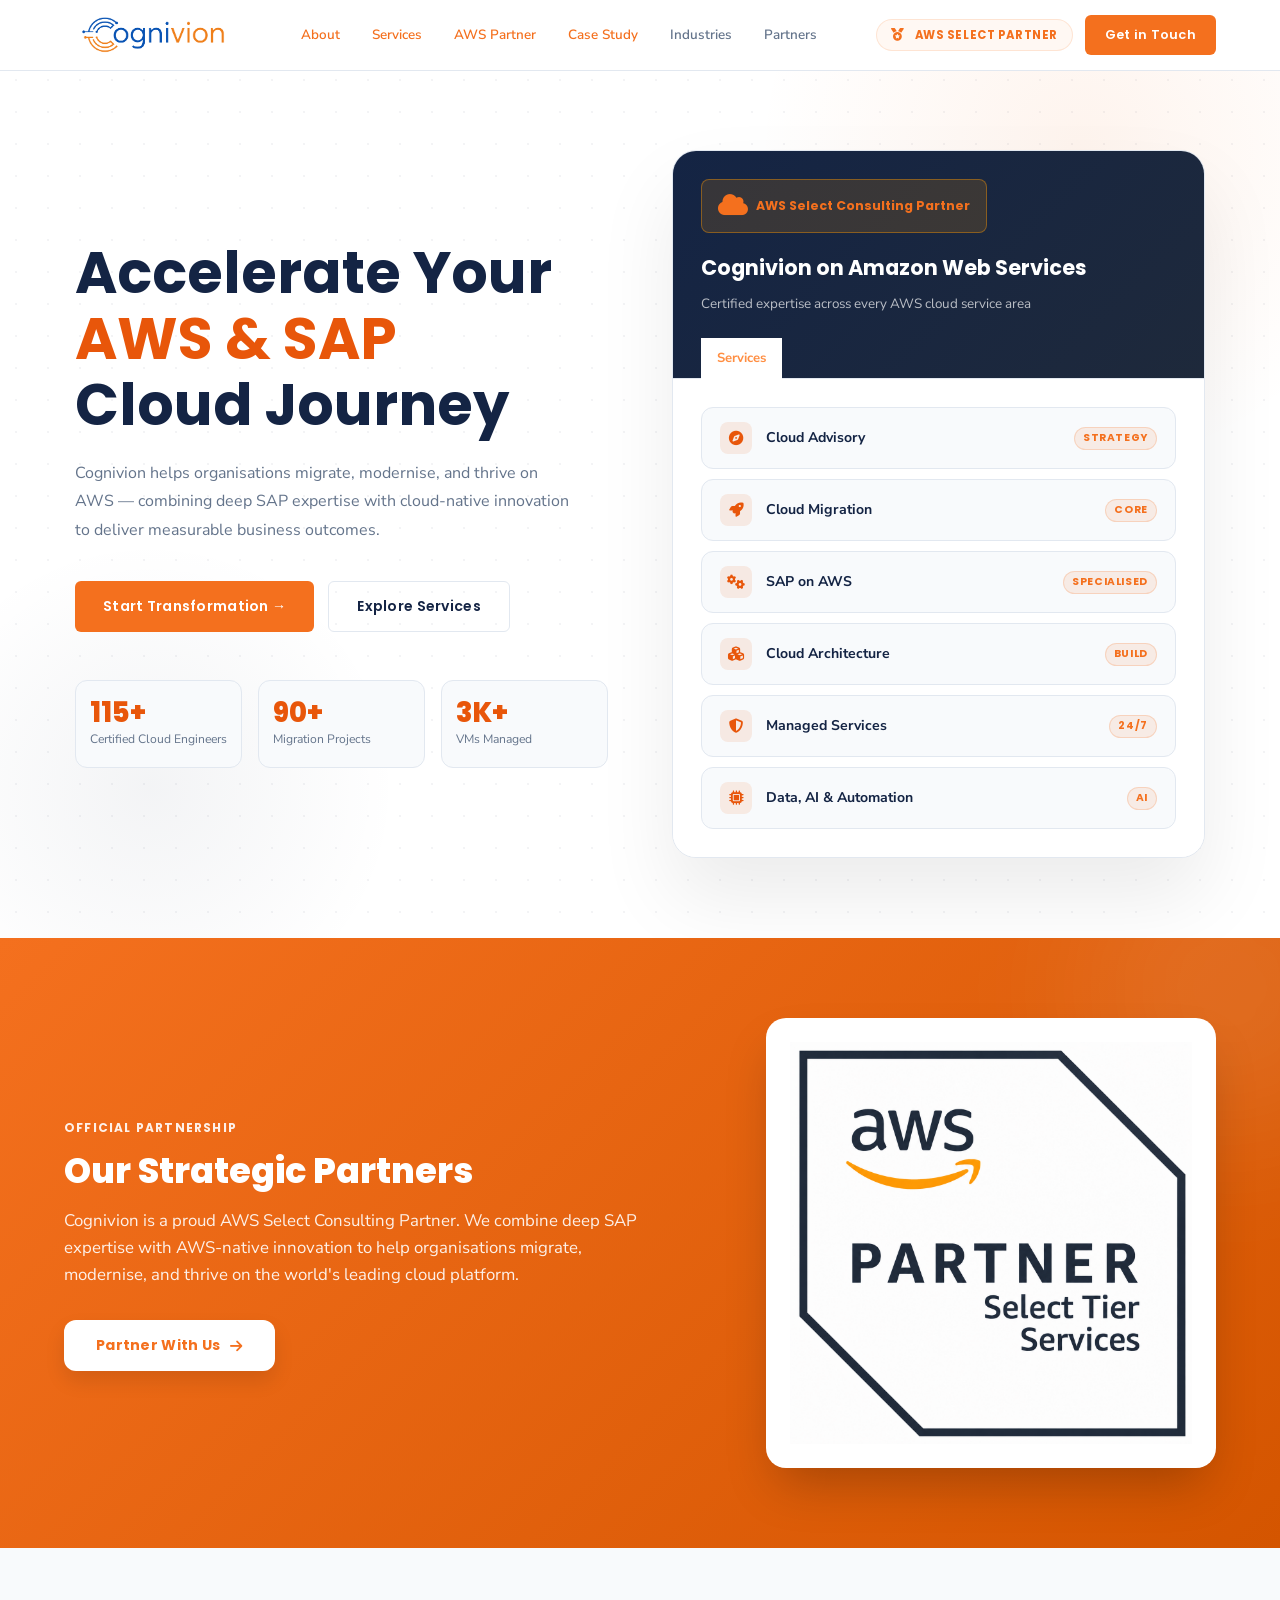
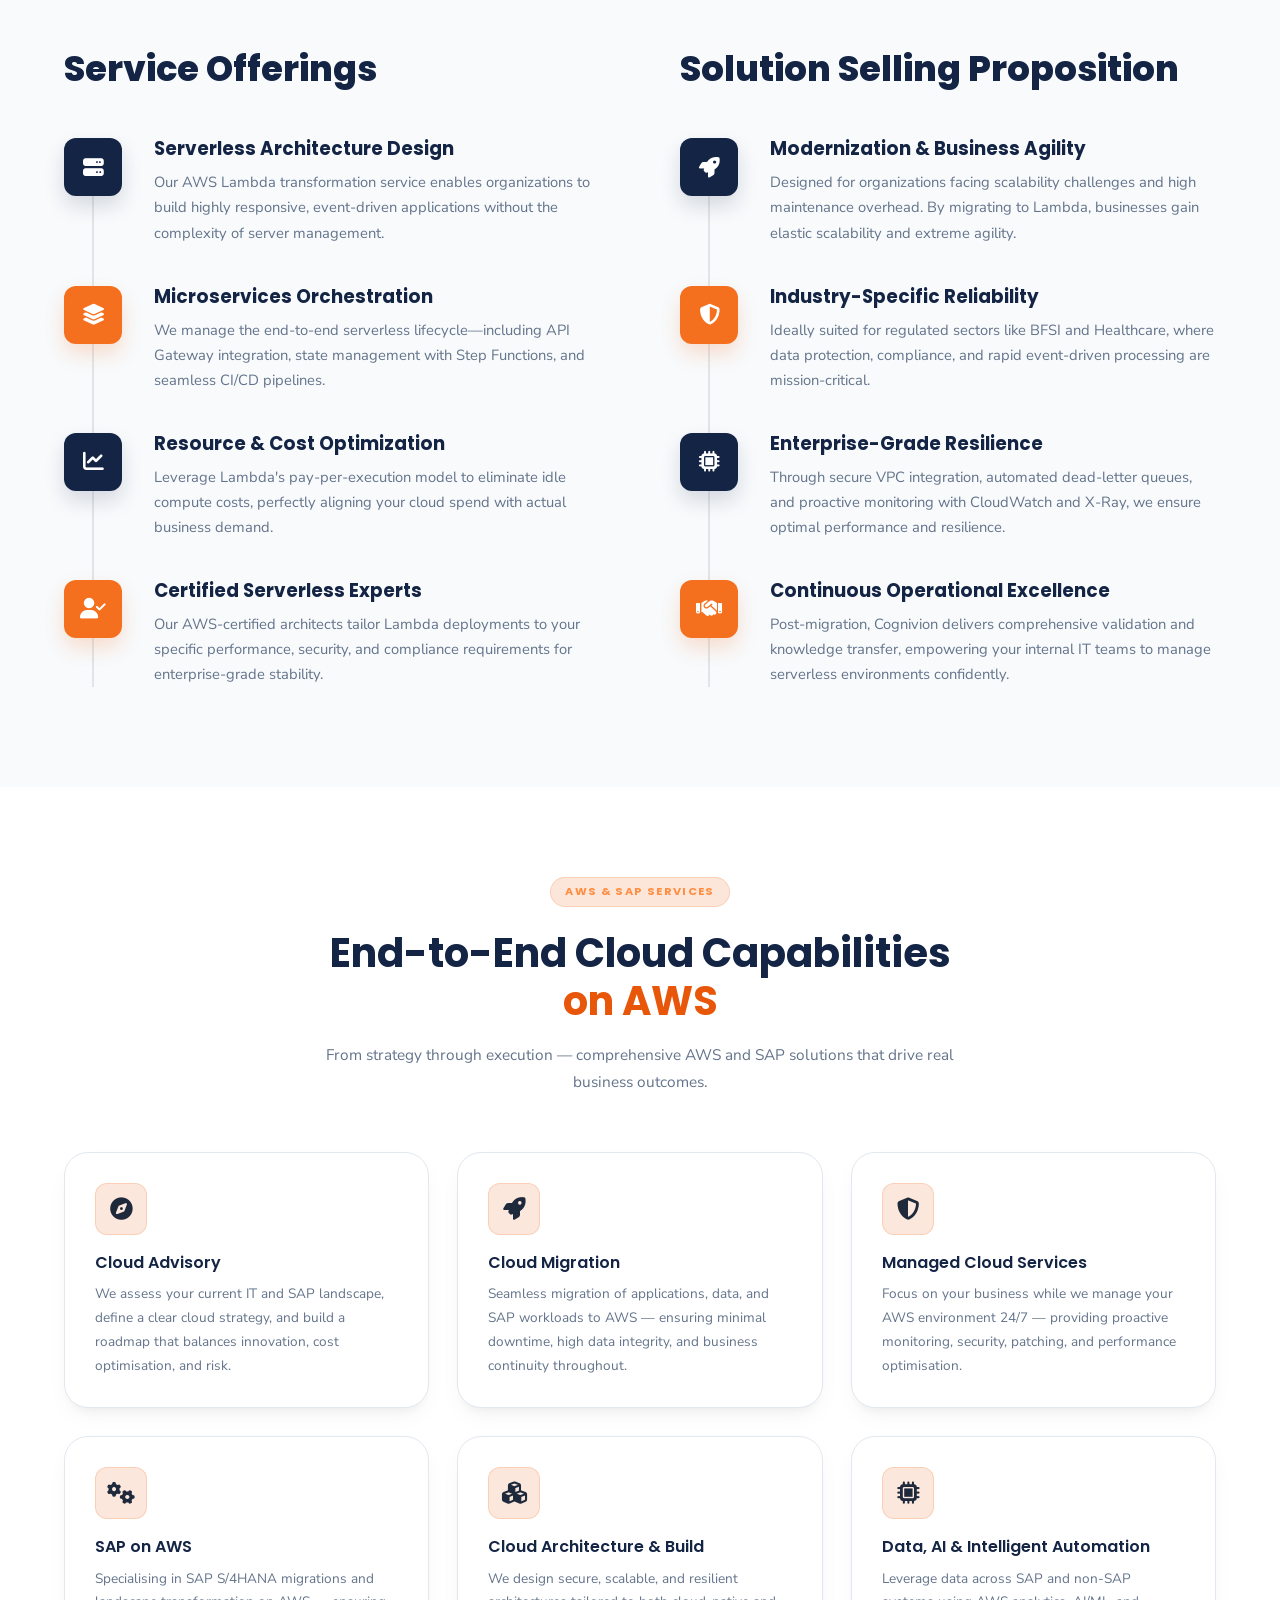
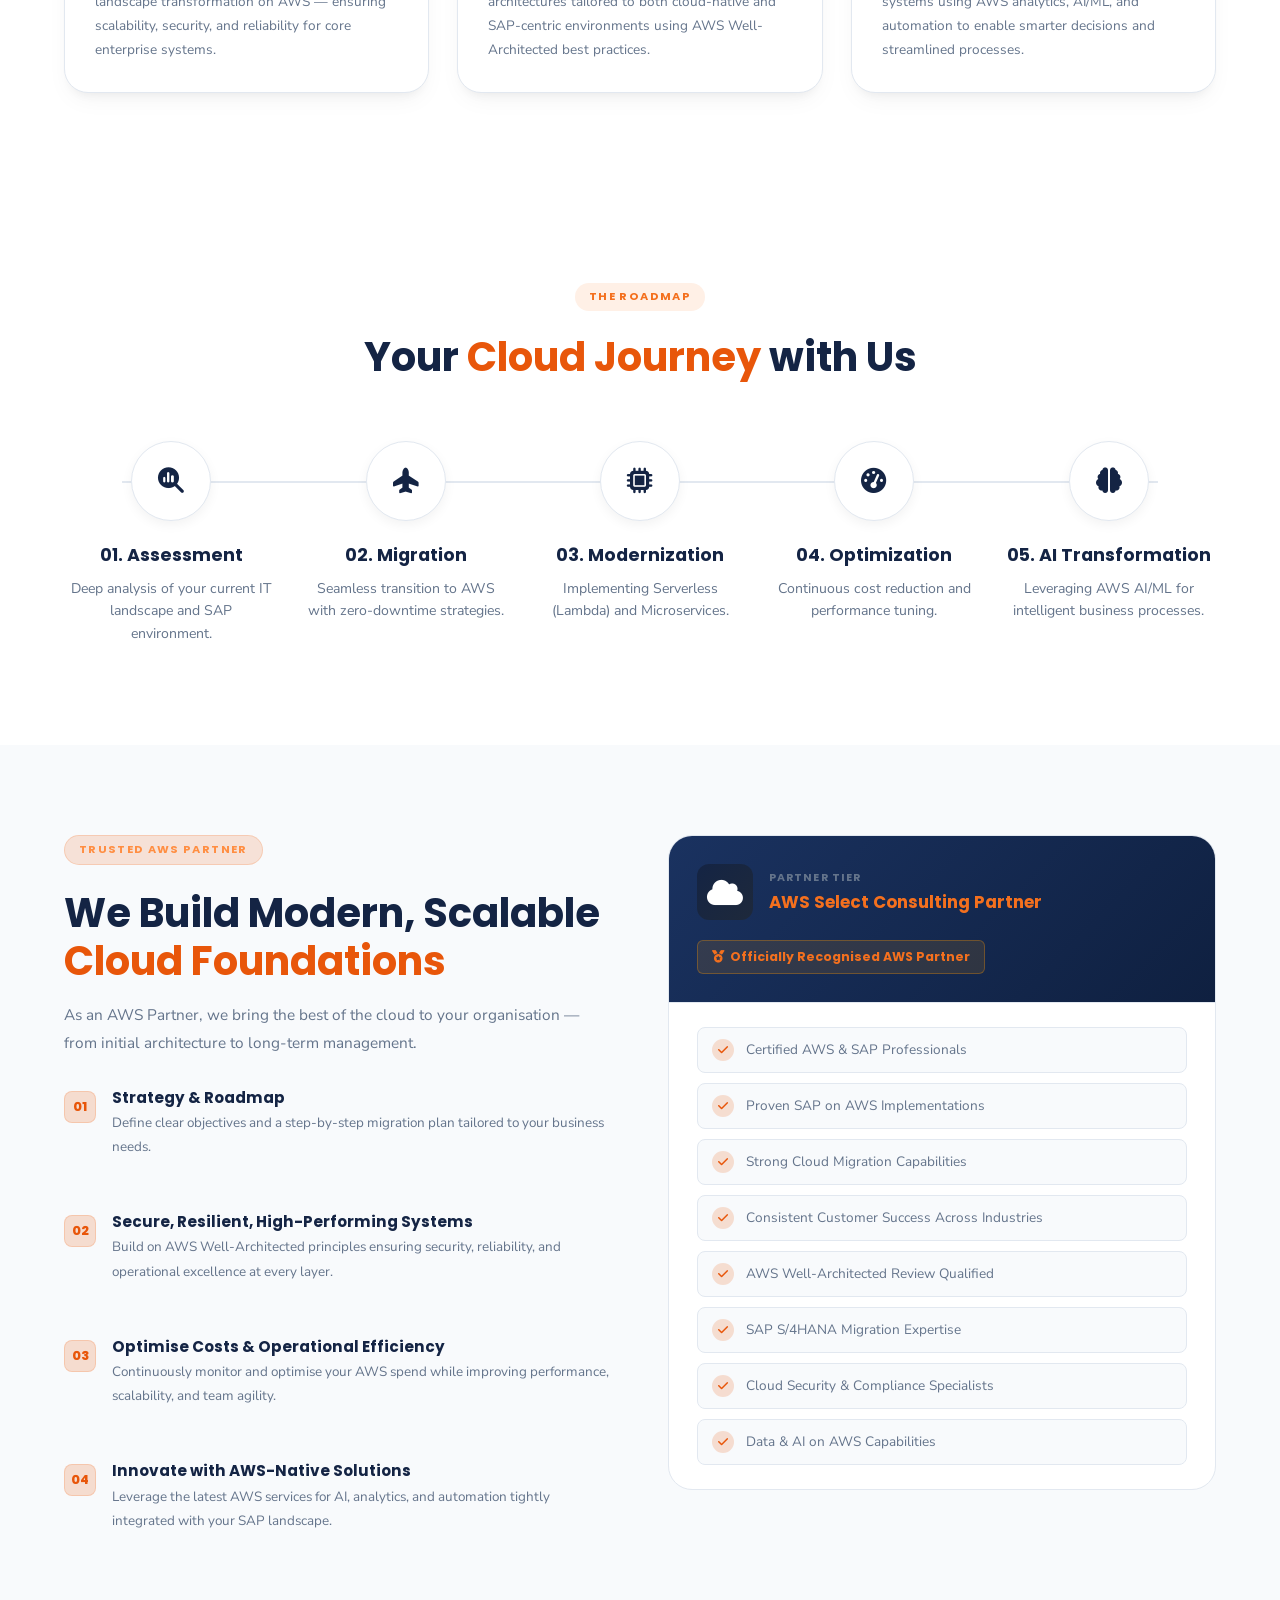
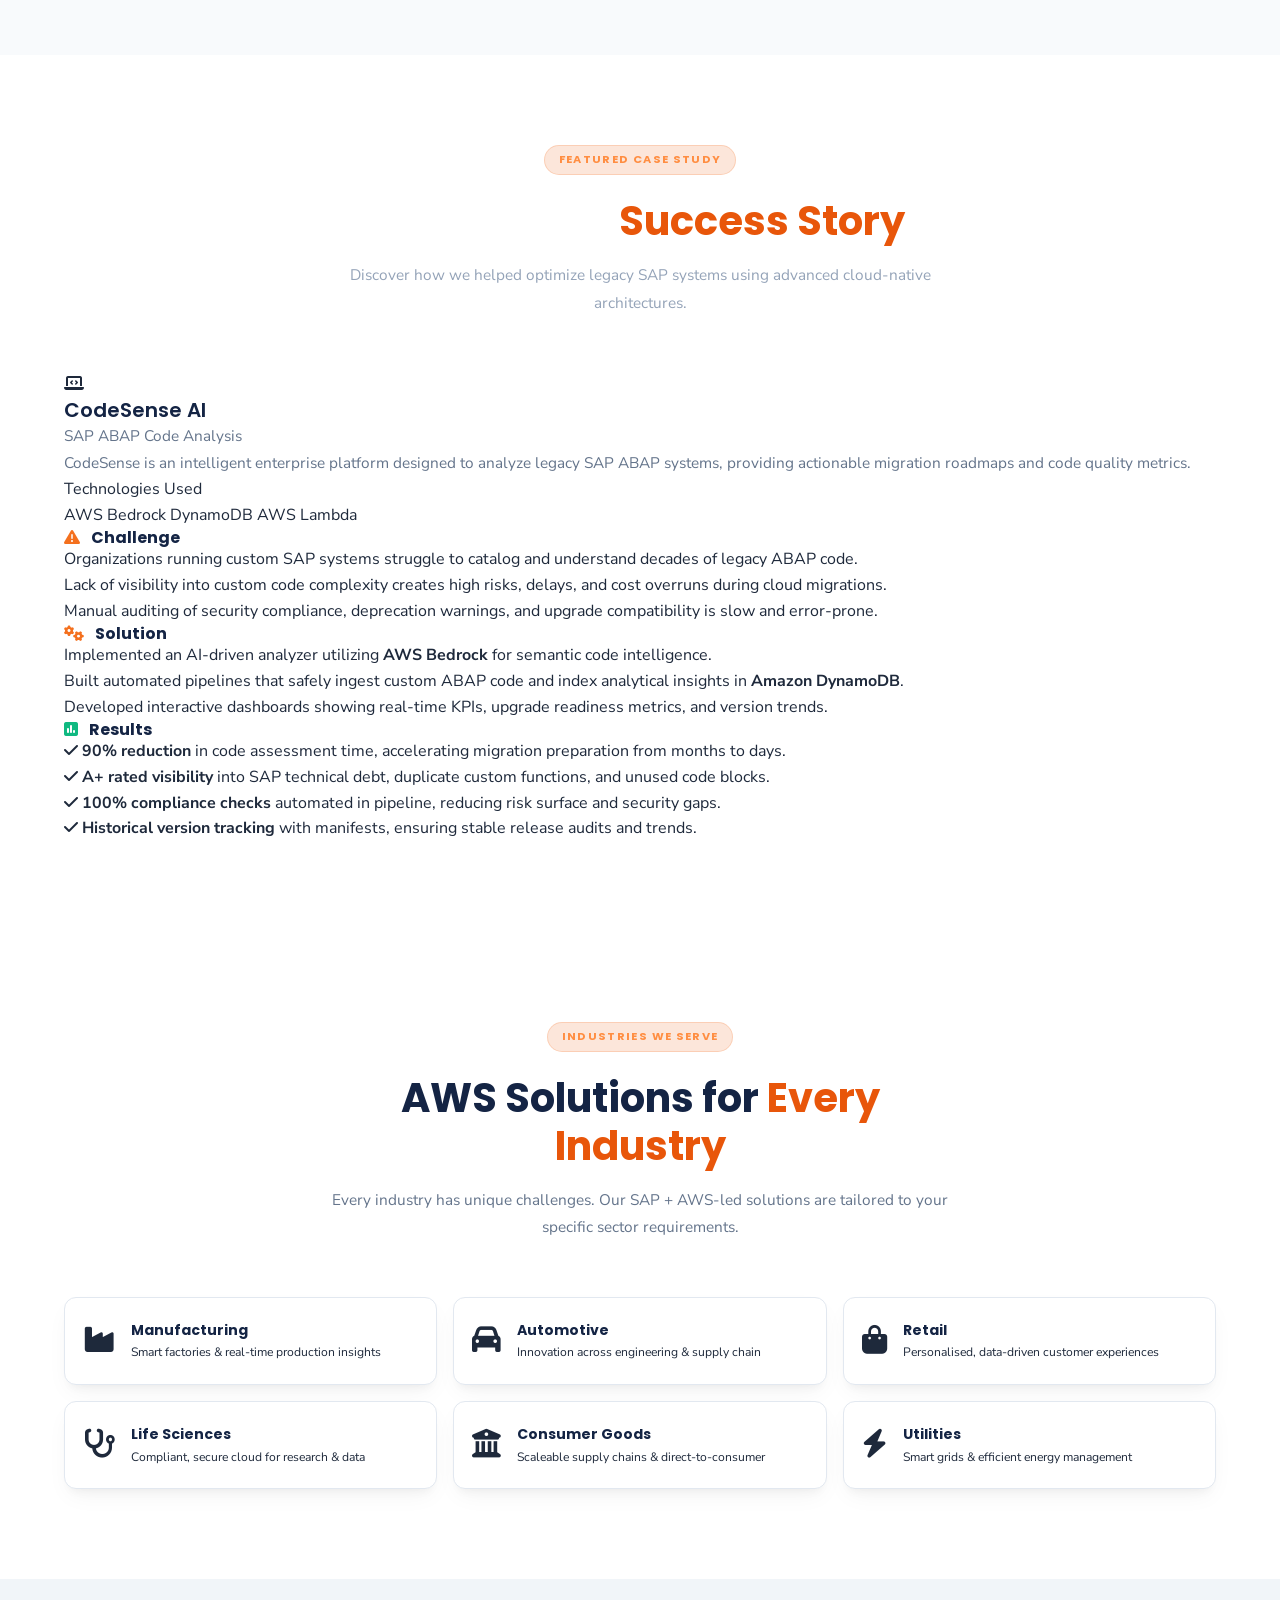
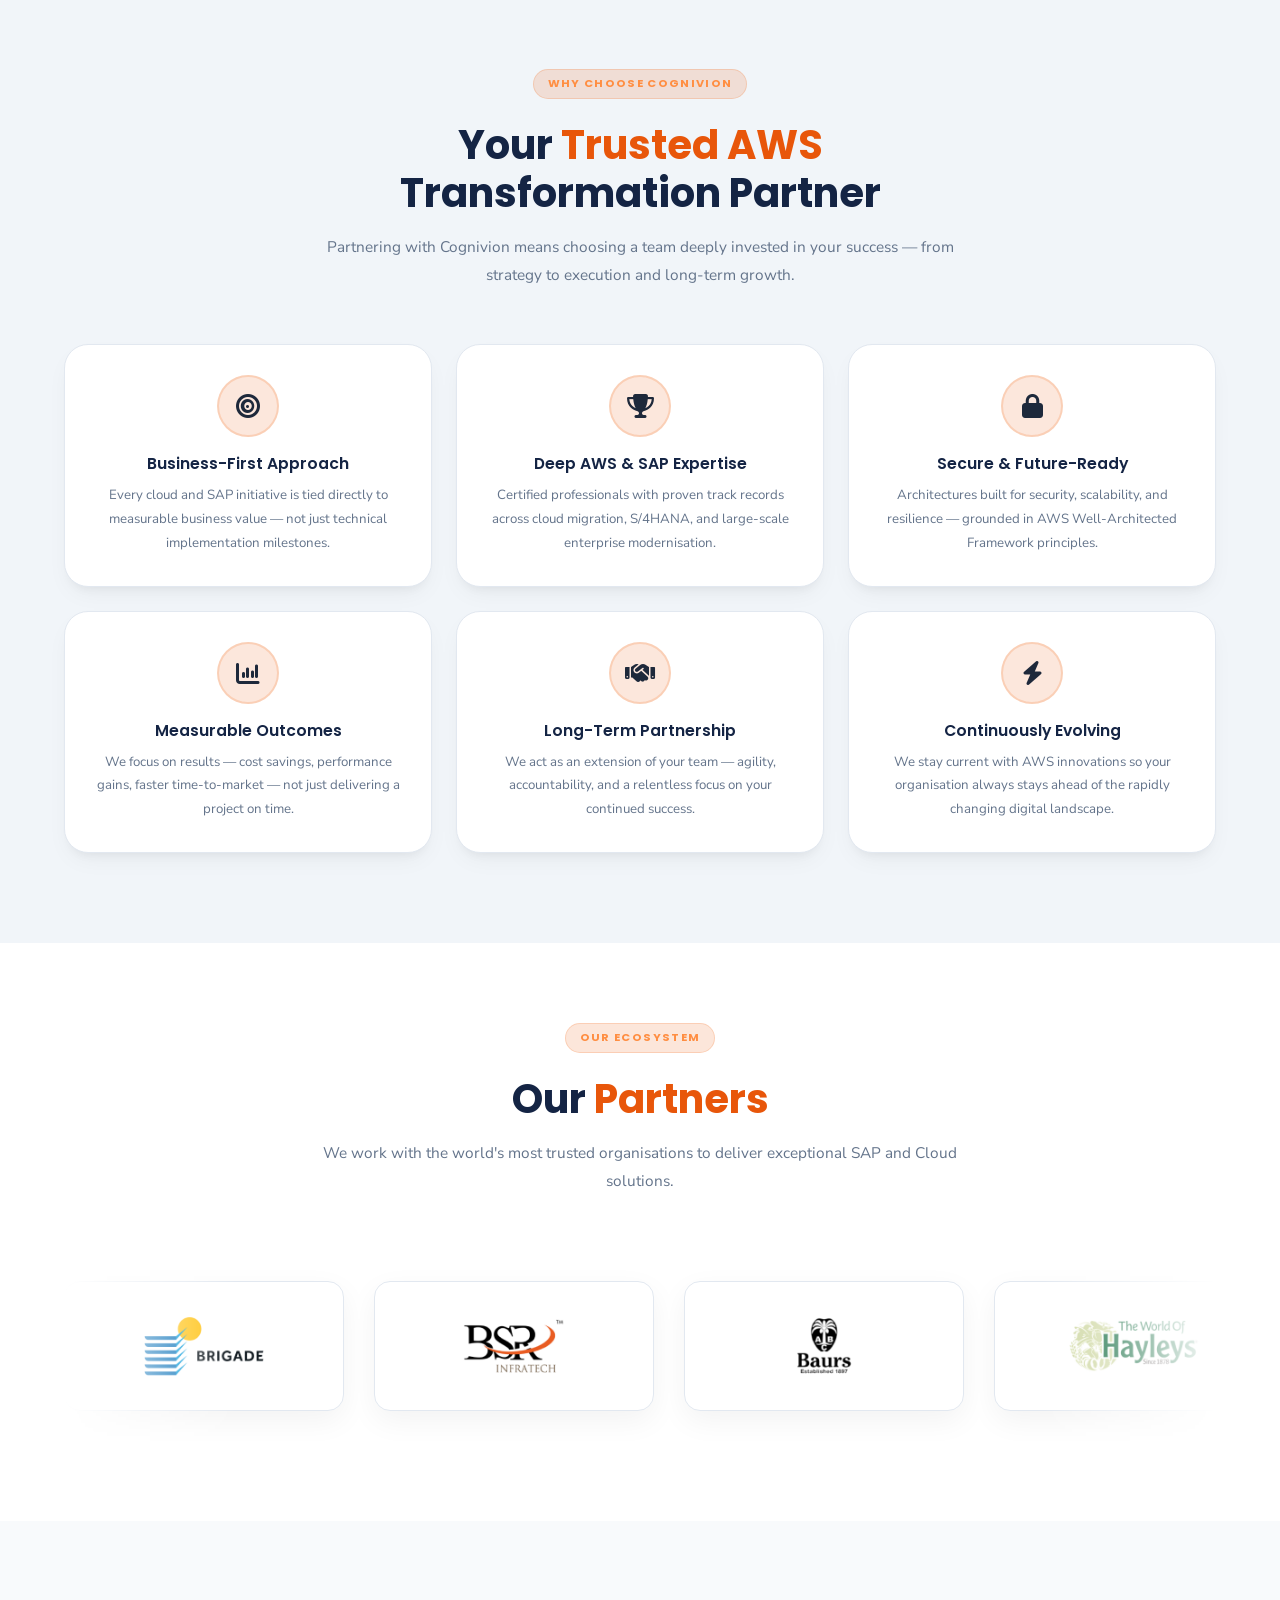
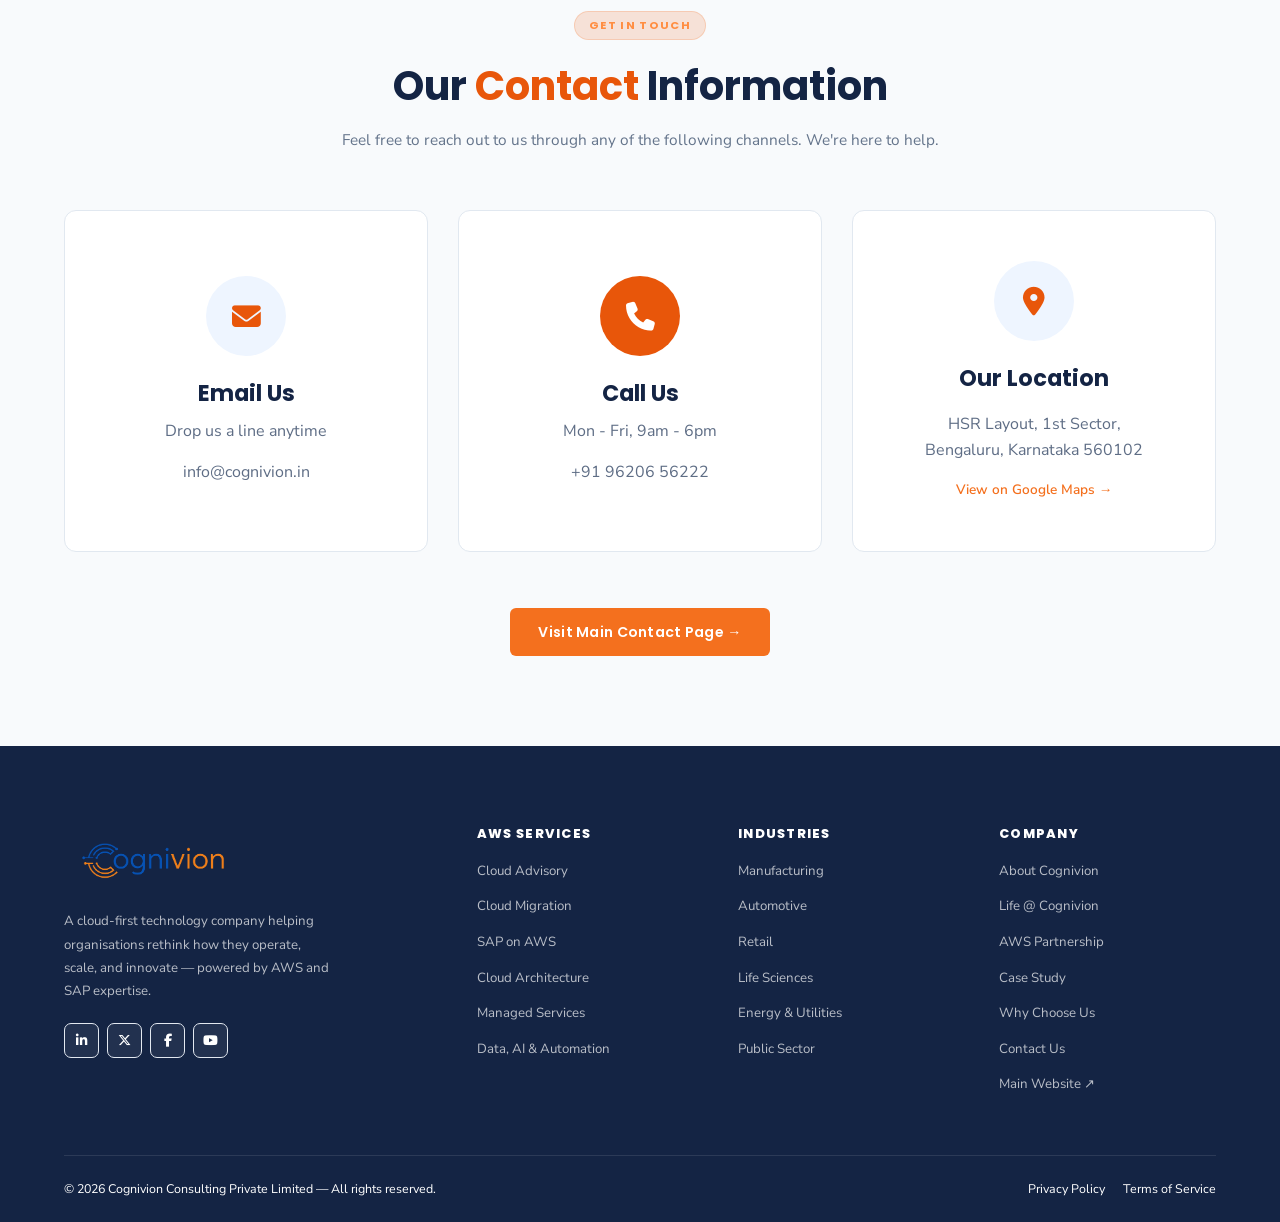
==== commit 8de1a692: "Update index.html" ====
--- a/index.html
+++ b/index.html
@@ -25,6 +25,7 @@
         <a href="#about">About</a>
         <a href="#services">Services</a>
         <a href="#aws">AWS Partner</a>
+        <a href="#case-study">Case Study</a>
         <a href="#industries">Industries</a>
         <a href="#partners">Partners</a>
       </div>
@@ -40,6 +41,7 @@
       <a href="#about">About</a>
       <a href="#services">Services</a>
       <a href="#aws">AWS Partner</a>
+      <a href="#case-study">Case Study</a>
       <a href="#industries">Industries</a>
       <a href="#partners">Partners</a>
       <div class="mob-cta">
@@ -158,7 +160,7 @@
         </div>
         <div class="band-badge">
           <div class="badge-card">
-            <img src="assets/AWS-Partner.webp" alt="AWS Partner Logo">
+            <img src="assets/SAPNOVA Badge- 1june2026.png" alt="AWS Partner Logo">
           </div>
         </div>
       </div>
@@ -452,6 +454,104 @@
               </div>
               <div class="check-item">
                 <div class="chk"><i class="fa-solid fa-check"></i></div>Data &amp; AI on AWS Capabilities
+              </div>
+            </div>
+          </div>
+        </div>
+      </div>
+    </div>
+  </section>
+
+  <!-- ===================== CASE STUDY ===================== -->
+  <section class="sec sec-alt-dark" id="case-study">
+    <div class="wrap">
+      <div class="sec-head tc">
+        <div class="tag">Featured Case Study</div>
+        <h2 class="mt8" style="color: #fff;">Real-World <span class="accent">Success Story</span></h2>
+        <p class="mt16" style="color: #94a3b8;">Discover how we helped optimize legacy SAP systems using advanced cloud-native architectures.</p>
+      </div>
+
+      <div class="cs-card">
+        <!-- Left: Project Branding & Tech -->
+        <div class="cs-sidebar">
+          <div class="cs-icon-wrapper">
+            <i class="fa-solid fa-laptop-code"></i>
+          </div>
+          <h3 class="cs-title">CodeSense AI</h3>
+          <p class="cs-subtitle">SAP ABAP Code Analysis</p>
+          <p class="cs-side-desc">
+            CodeSense is an intelligent enterprise platform designed to analyze legacy SAP ABAP systems, providing actionable migration roadmaps and code quality metrics.
+          </p>
+          
+          <div class="cs-tech-section">
+            <div class="cs-tech-header">Technologies Used</div>
+            <div class="cs-badges">
+              <span class="cs-badge">AWS Bedrock</span>
+              <span class="cs-badge">DynamoDB</span>
+              <span class="cs-badge">AWS Lambda</span>
+            </div>
+          </div>
+        </div>
+
+        <!-- Right: Challenge, Solution, Results -->
+        <div class="cs-main">
+          <!-- Challenge -->
+          <div class="cs-section">
+            <h4 class="cs-sec-title"><i class="fa-solid fa-triangle-exclamation" style="color: var(--orange); margin-right: 8px;"></i> Challenge</h4>
+            <div class="cs-list">
+              <div class="cs-item">
+                <span class="cs-bullet"></span>
+                <span>Organizations running custom SAP systems struggle to catalog and understand decades of legacy ABAP code.</span>
+              </div>
+              <div class="cs-item">
+                <span class="cs-bullet"></span>
+                <span>Lack of visibility into custom code complexity creates high risks, delays, and cost overruns during cloud migrations.</span>
+              </div>
+              <div class="cs-item">
+                <span class="cs-bullet"></span>
+                <span>Manual auditing of security compliance, deprecation warnings, and upgrade compatibility is slow and error-prone.</span>
+              </div>
+            </div>
+          </div>
+
+          <!-- Solution -->
+          <div class="cs-section">
+            <h4 class="cs-sec-title"><i class="fa-solid fa-gears" style="color: var(--orange); margin-right: 8px;"></i> Solution</h4>
+            <div class="cs-list">
+              <div class="cs-item">
+                <span class="cs-bullet"></span>
+                <span>Implemented an AI-driven analyzer utilizing <strong>AWS Bedrock</strong> for semantic code intelligence.</span>
+              </div>
+              <div class="cs-item">
+                <span class="cs-bullet"></span>
+                <span>Built automated pipelines that safely ingest custom ABAP code and index analytical insights in <strong>Amazon DynamoDB</strong>.</span>
+              </div>
+              <div class="cs-item">
+                <span class="cs-bullet"></span>
+                <span>Developed interactive dashboards showing real-time KPIs, upgrade readiness metrics, and version trends.</span>
+              </div>
+            </div>
+          </div>
+
+          <!-- Results -->
+          <div class="cs-section">
+            <h4 class="cs-sec-title"><i class="fa-solid fa-square-poll-vertical" style="color: #10b981; margin-right: 8px;"></i> Results</h4>
+            <div class="cs-list">
+              <div class="cs-item cs-item-result">
+                <span class="cs-checkmark"><i class="fa-solid fa-check"></i></span>
+                <span><strong>90% reduction</strong> in code assessment time, accelerating migration preparation from months to days.</span>
+              </div>
+              <div class="cs-item cs-item-result">
+                <span class="cs-checkmark"><i class="fa-solid fa-check"></i></span>
+                <span><strong>A+ rated visibility</strong> into SAP technical debt, duplicate custom functions, and unused code blocks.</span>
+              </div>
+              <div class="cs-item cs-item-result">
+                <span class="cs-checkmark"><i class="fa-solid fa-check"></i></span>
+                <span><strong>100% compliance checks</strong> automated in pipeline, reducing risk surface and security gaps.</span>
+              </div>
+              <div class="cs-item cs-item-result">
+                <span class="cs-checkmark"><i class="fa-solid fa-check"></i></span>
+                <span><strong>Historical version tracking</strong> with manifests, ensuring stable release audits and trends.</span>
               </div>
             </div>
           </div>
@@ -732,6 +832,7 @@
             <li><a href="https://cognivion.in/about/" target="_blank">About Cognivion</a></li>
             <li><a href="https://cognivion.in/life-at-cognivion/" target="_blank">Life @ Cognivion</a></li>
             <li><a href="#aws">AWS Partnership</a></li>
+            <li><a href="#case-study">Case Study</a></li>
             <li><a href="#why">Why Choose Us</a></li>
             <li><a href="#enquiry">Contact Us</a></li>
             <li><a href="https://cognivion.in/" target="_blank">Main Website ↗</a></li>
@@ -751,4 +852,4 @@
   <script src="script.js" defer></script>
 </body>
 
-</html>+</html>
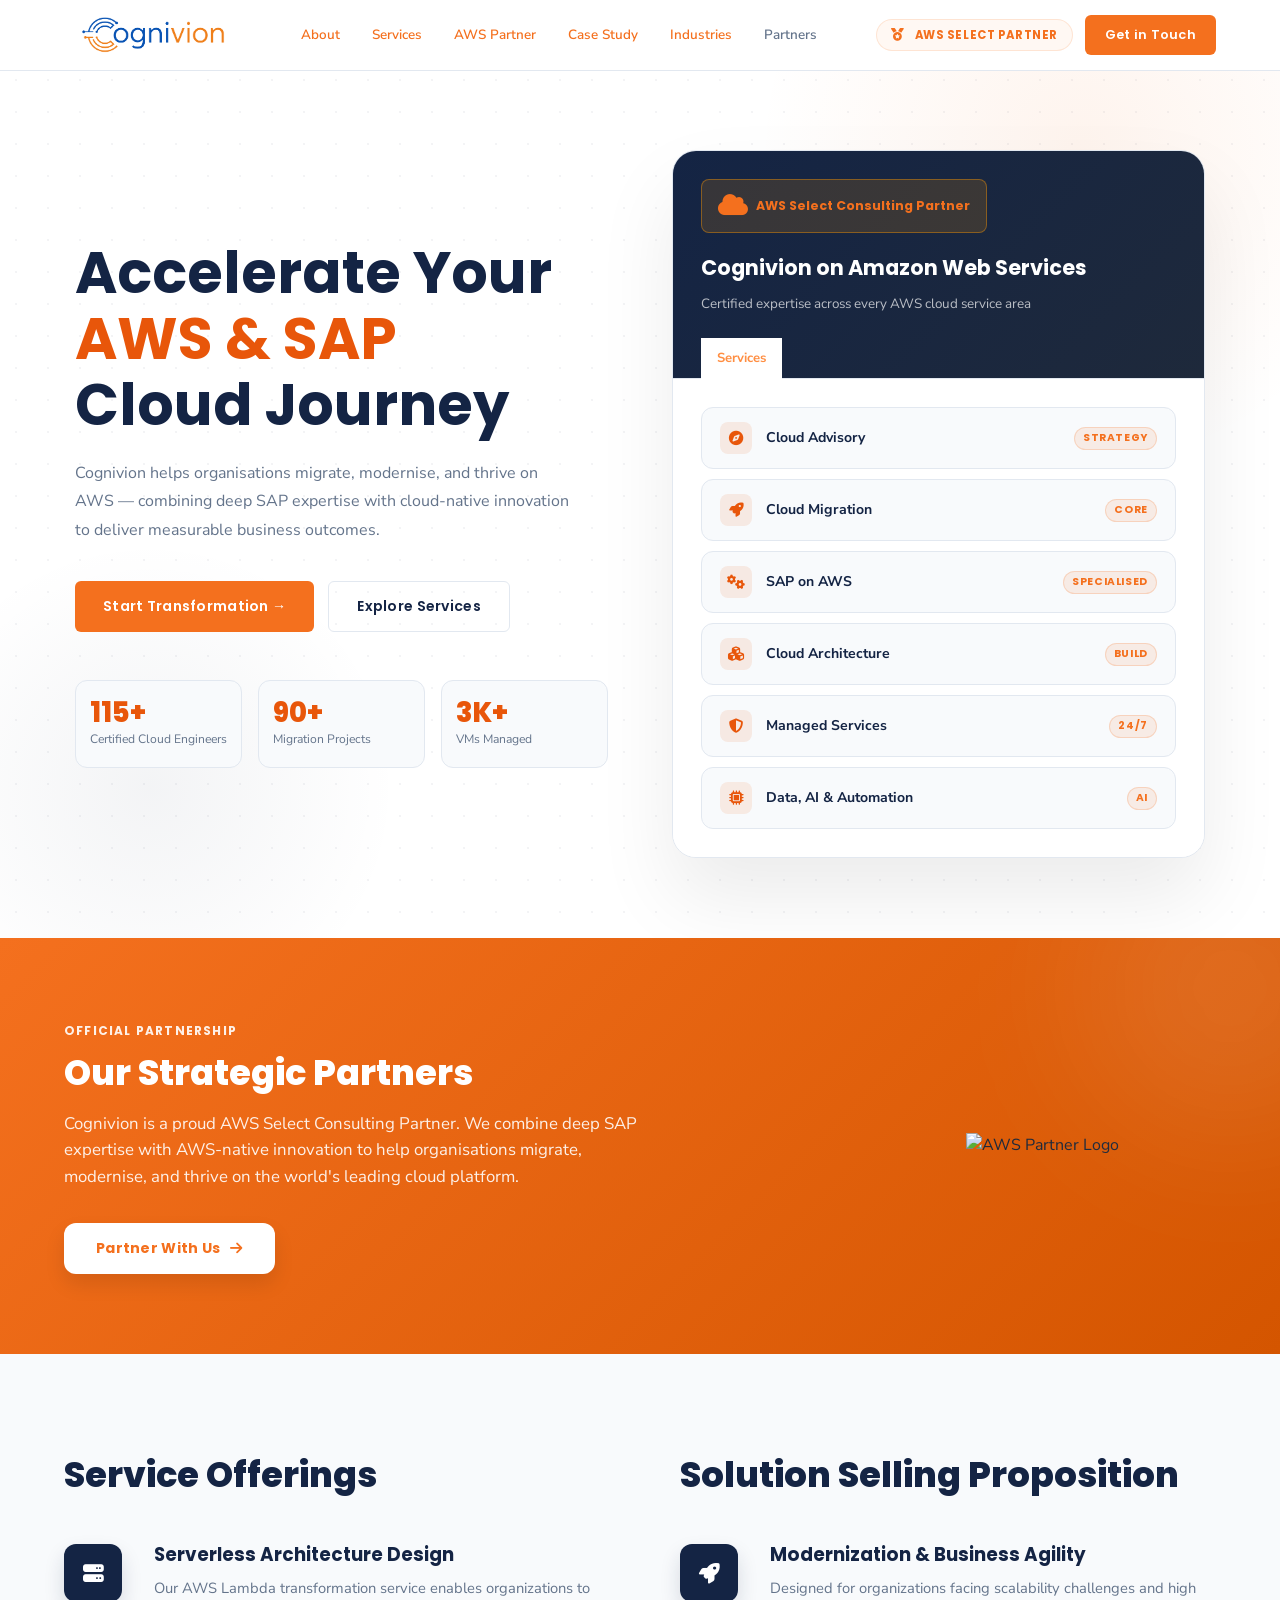
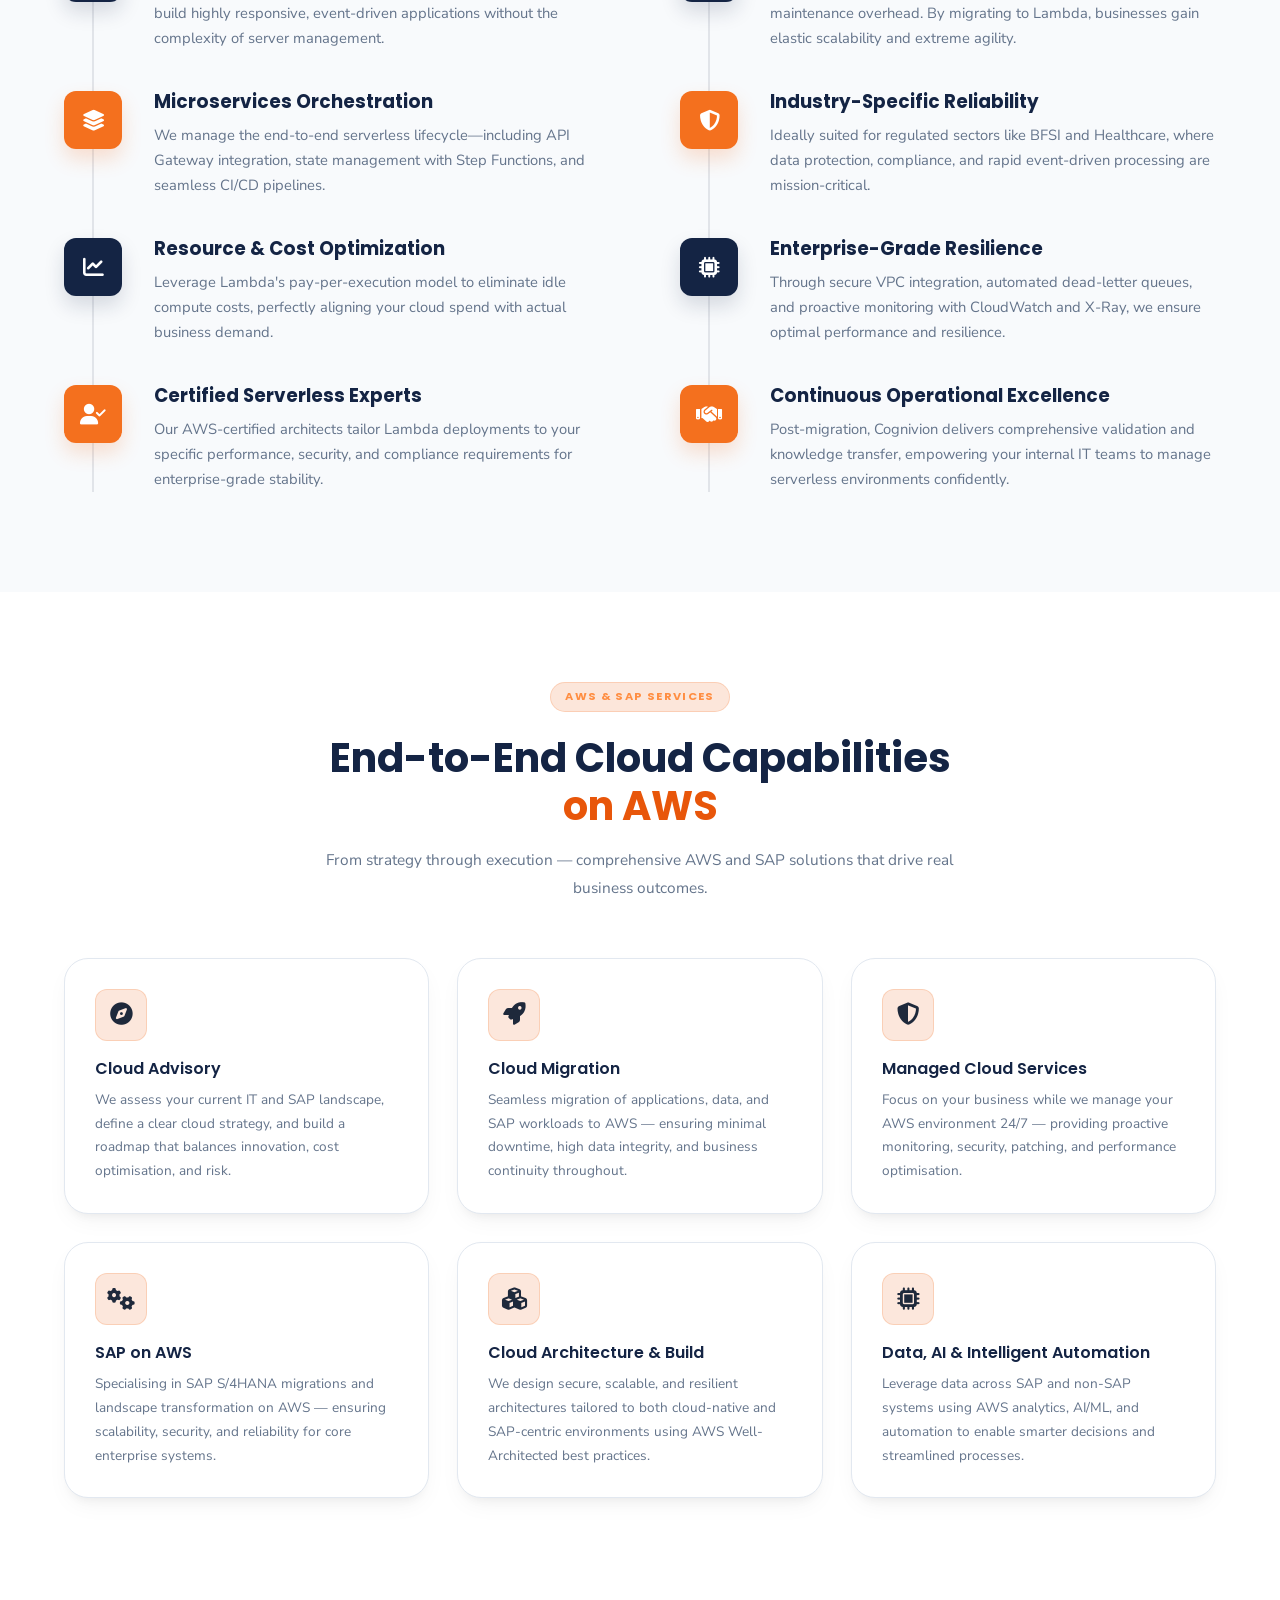
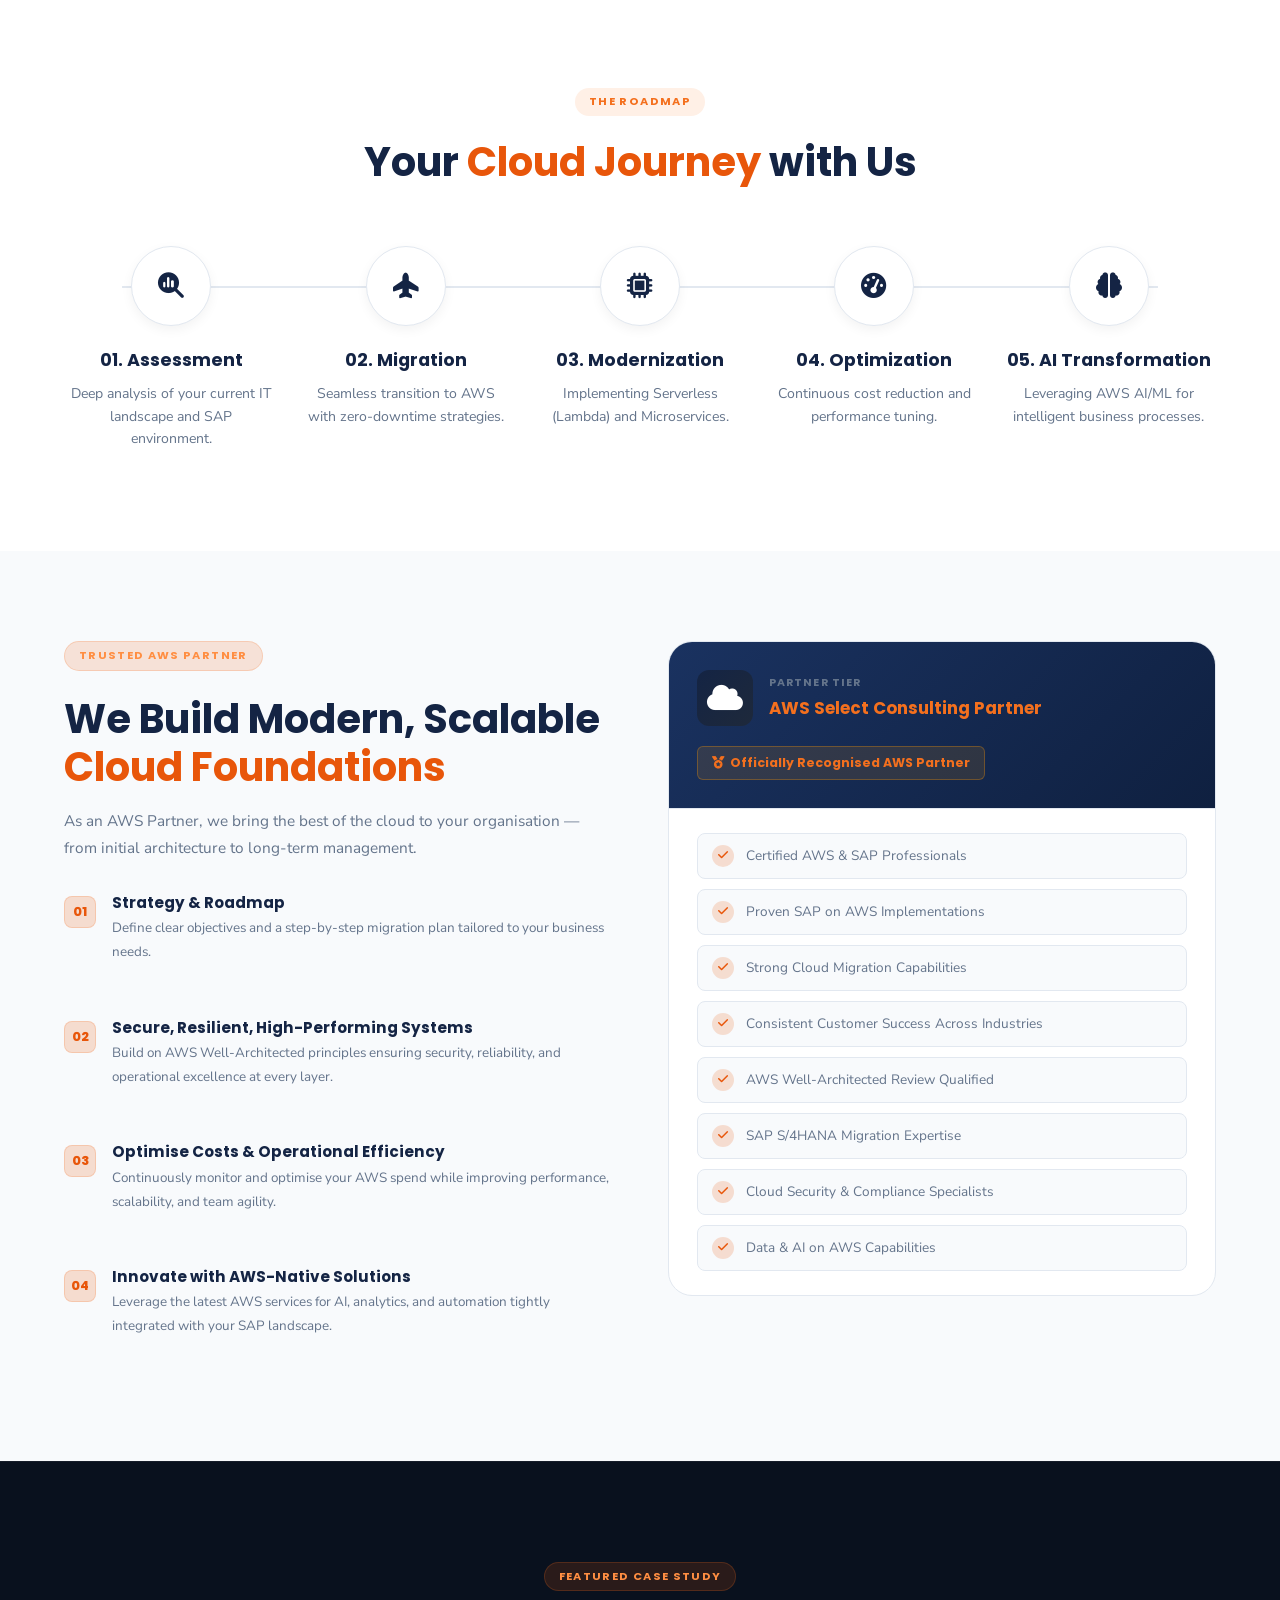
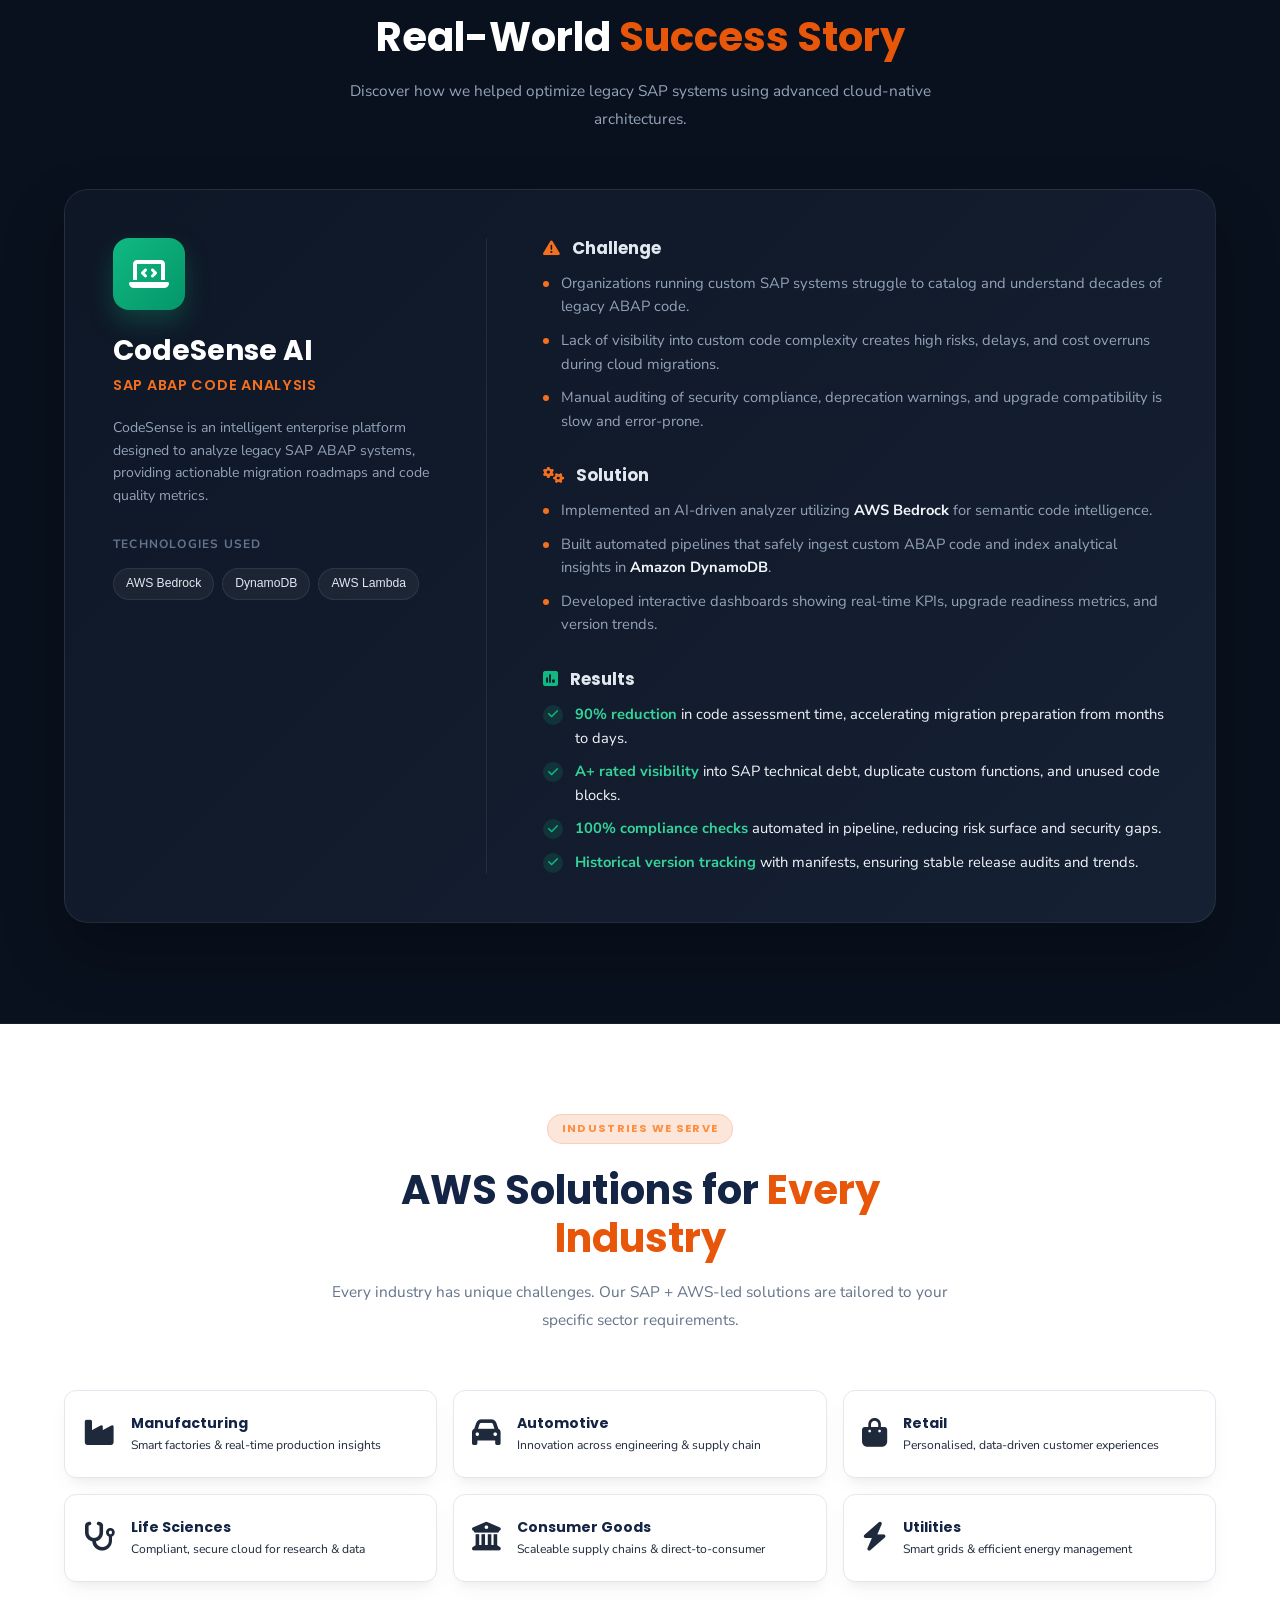
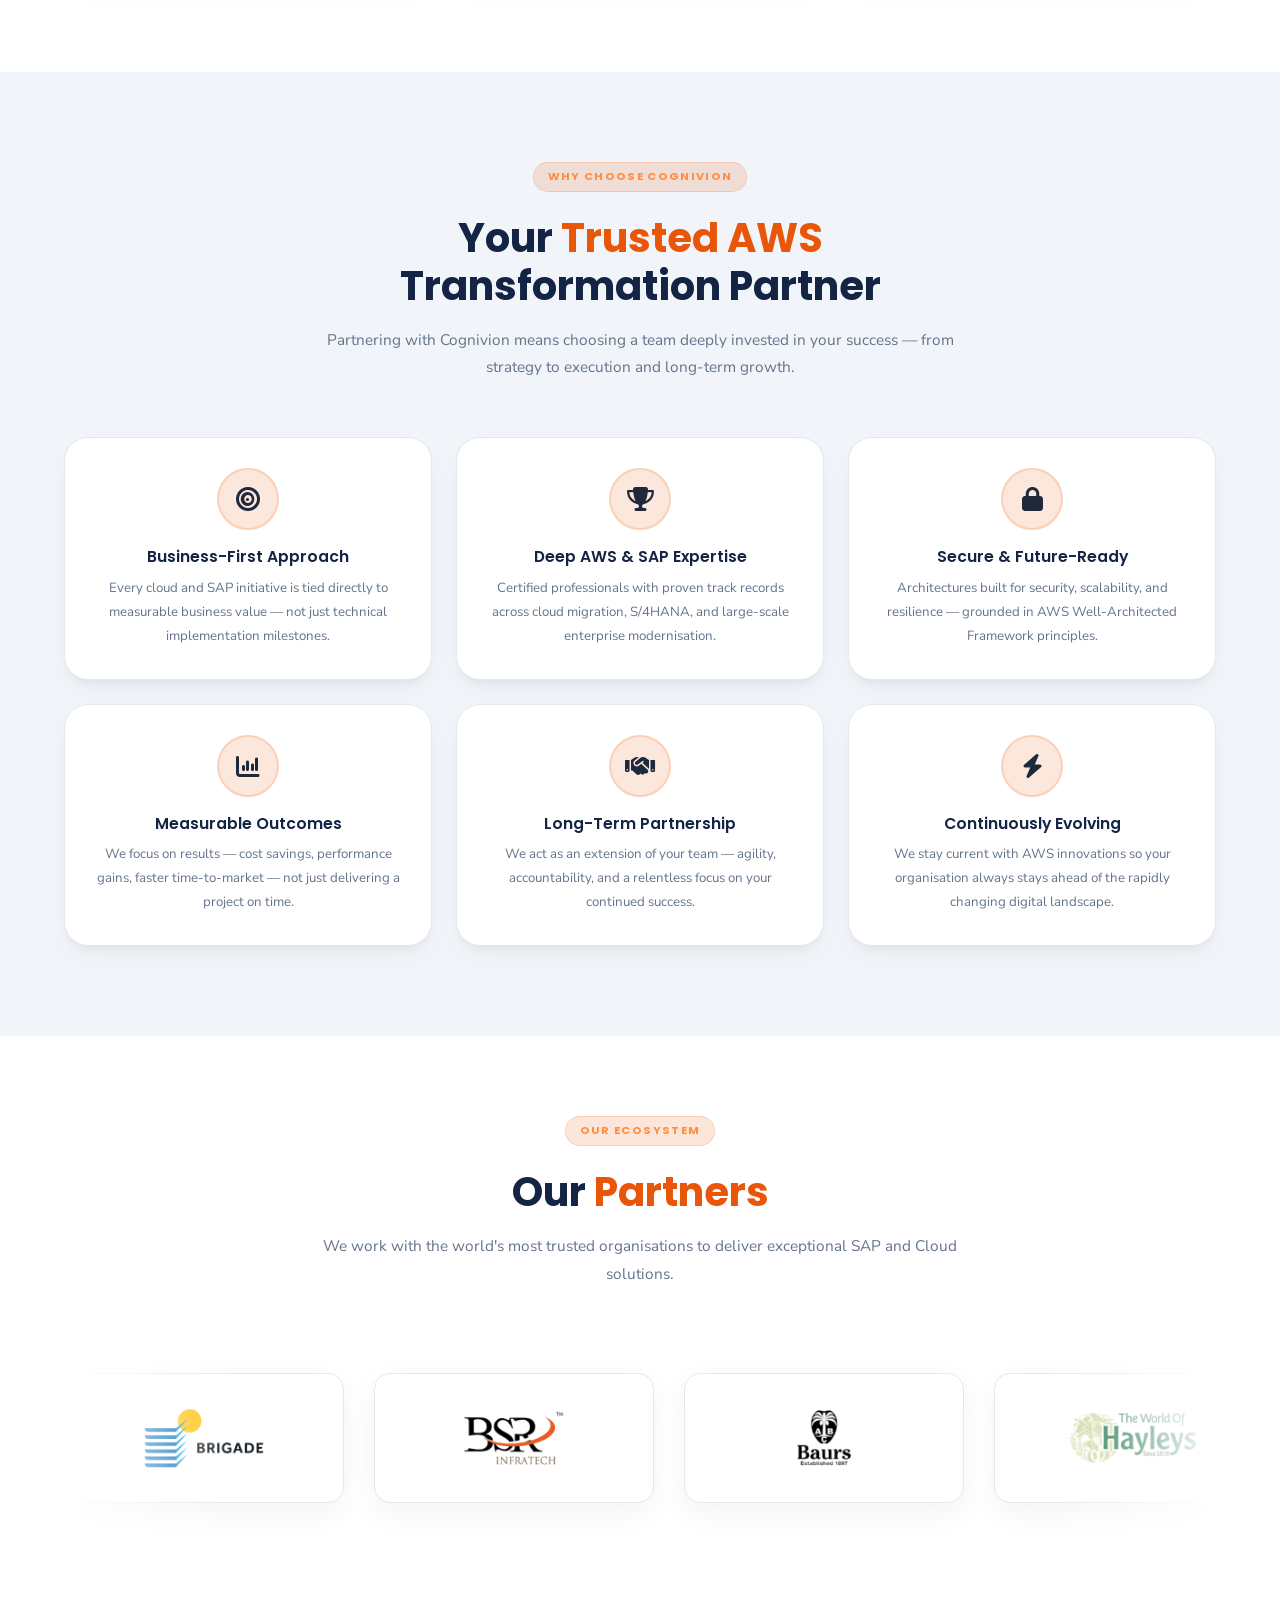
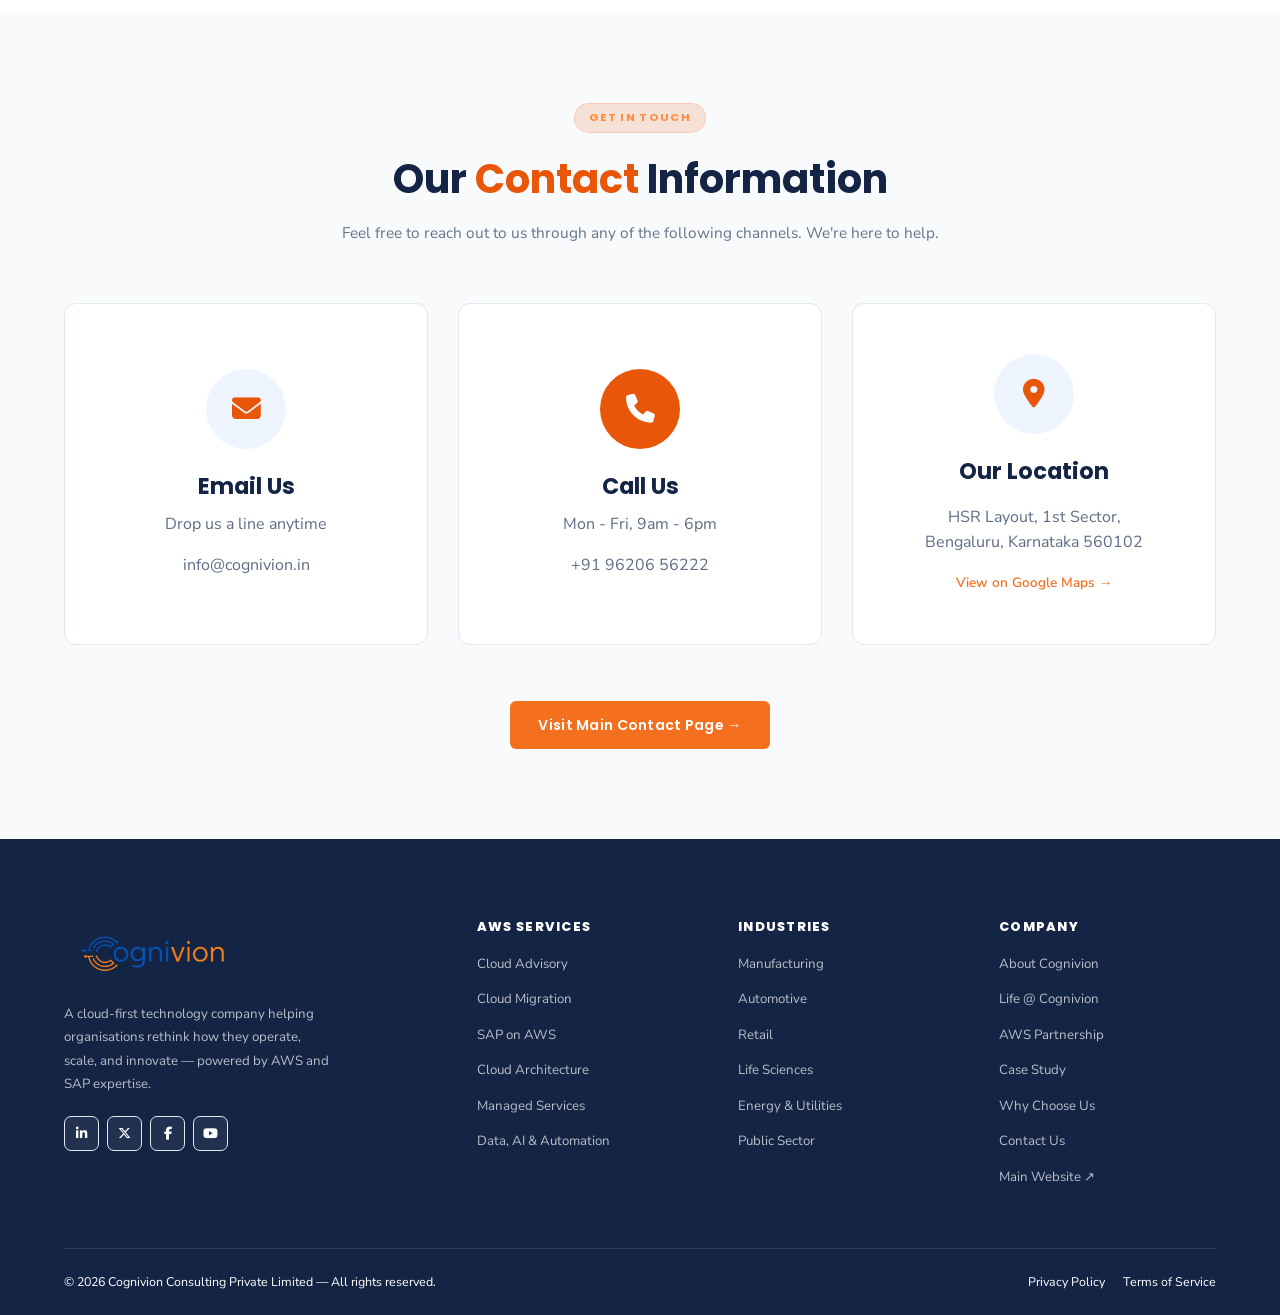
==== commit 39919cfd: "Update index.html" ====
--- a/index.html
+++ b/index.html
@@ -159,9 +159,9 @@
           <a href="#enquiry" class="btn btn-white">Partner With Us <i class="fa-solid fa-arrow-right"></i></a>
         </div>
         <div class="band-badge">
-          <div class="badge-card">
-            <img src="assets/SAPNOVA Badge- 1june2026.png" alt="AWS Partner Logo">
-          </div>
+          <!-- <div class="badge-card"> -->
+            <img src="assets/aws-export.png" alt="AWS Partner Logo" style="width:250px;height:auto;" >
+          <!-- </div> -->
         </div>
       </div>
     </div>
--- a/style.css
+++ b/style.css
@@ -767,14 +767,14 @@
 
 .badge-card {
   background: #ffffff;
-  padding: 24px;
+  padding: 20px 28px;
   border-radius: 20px;
   box-shadow: 0 25px 50px -12px rgba(0, 0, 0, 0.25);
   transition: transform 0.4s cubic-bezier(0.175, 0.885, 0.32, 1.275);
   display: flex;
   align-items: center;
   justify-content: center;
-  max-width: 450px;
+  max-width: 390px;
 }
 
 .badge-card:hover {
@@ -782,8 +782,8 @@
 }
 
 .badge-card img {
-  width: 100%;
-  height: auto;
+  max-height: 135px;
+  width: auto;
   display: block;
 }
 
@@ -1704,6 +1704,215 @@
 }
 
 /* =========================================================
+   CASE STUDY (CodeSense AI)
+========================================================= */
+.sec-alt-dark {
+  background: #09111e;
+  padding: 100px 0;
+  border-top: 1px solid rgba(255, 255, 255, 0.05);
+  border-bottom: 1px solid rgba(255, 255, 255, 0.05);
+}
+
+.cs-card {
+  background: linear-gradient(135deg, #0e1726 0%, #152033 100%);
+  border: 1px solid rgba(255, 255, 255, 0.08);
+  border-radius: 24px;
+  box-shadow: 0 30px 60px rgba(0, 0, 0, 0.25);
+  padding: 48px;
+  display: grid;
+  grid-template-columns: 1.2fr 2fr;
+  gap: 56px;
+  transition: transform 0.4s ease, box-shadow 0.4s ease, border-color 0.4s ease;
+  position: relative;
+  overflow: hidden;
+}
+
+.cs-card:hover {
+  transform: translateY(-4px);
+  border-color: rgba(244, 112, 30, 0.25);
+  box-shadow: 0 40px 80px rgba(0, 0, 0, 0.35), 0 0 20px rgba(244, 112, 30, 0.05);
+}
+
+.cs-sidebar {
+  display: flex;
+  flex-direction: column;
+  align-items: flex-start;
+  padding-right: 24px;
+  border-right: 1px solid rgba(255, 255, 255, 0.08);
+}
+
+.cs-icon-wrapper {
+  width: 72px;
+  height: 72px;
+  border-radius: 16px;
+  background: linear-gradient(135deg, #10b981 0%, #059669 100%);
+  box-shadow: 0 12px 24px rgba(16, 185, 129, 0.25);
+  display: flex;
+  align-items: center;
+  justify-content: center;
+  color: #fff;
+  font-size: 2rem;
+  margin-bottom: 24px;
+  transition: transform 0.3s ease;
+}
+
+.cs-card:hover .cs-icon-wrapper {
+  transform: scale(1.08) rotate(5deg);
+}
+
+.cs-title {
+  color: #fff;
+  font-family: 'Poppins', sans-serif;
+  font-size: 1.75rem;
+  font-weight: 700;
+  margin-bottom: 6px;
+}
+
+.cs-subtitle {
+  color: var(--orange);
+  font-family: 'Poppins', sans-serif;
+  font-size: 0.9rem;
+  font-weight: 600;
+  text-transform: uppercase;
+  letter-spacing: 0.05em;
+  margin-bottom: 18px;
+}
+
+.cs-side-desc {
+  color: #94a3b8;
+  font-size: 0.88rem;
+  line-height: 1.6;
+  margin-bottom: 28px;
+}
+
+.cs-tech-section {
+  width: 100%;
+}
+
+.cs-tech-header {
+  color: #64748b;
+  font-size: 0.75rem;
+  text-transform: uppercase;
+  letter-spacing: 0.1em;
+  font-weight: 700;
+  margin-bottom: 14px;
+}
+
+.cs-badges {
+  display: flex;
+  flex-wrap: wrap;
+  gap: 8px;
+}
+
+.cs-badge {
+  background: rgba(255, 255, 255, 0.05);
+  border: 1px solid rgba(255, 255, 255, 0.08);
+  color: #e2e8f0;
+  font-size: 0.76rem;
+  padding: 5px 12px;
+  border-radius: 30px;
+  font-family: 'Poppins', sans-serif;
+  font-weight: 500;
+  transition: all 0.25s ease;
+}
+
+.cs-badge:hover {
+  background: rgba(244, 112, 30, 0.12);
+  border-color: rgba(244, 112, 30, 0.4);
+  color: var(--orange3);
+  transform: translateY(-1px);
+}
+
+.cs-main {
+  display: flex;
+  flex-direction: column;
+  gap: 32px;
+}
+
+.cs-section {
+  display: flex;
+  flex-direction: column;
+}
+
+.cs-sec-title {
+  color: #e2e8f0;
+  font-size: 1.05rem;
+  font-weight: 700;
+  margin-bottom: 14px;
+  font-family: 'Poppins', sans-serif;
+}
+
+.cs-list {
+  display: flex;
+  flex-direction: column;
+  gap: 10px;
+}
+
+.cs-item {
+  display: flex;
+  align-items: flex-start;
+  gap: 12px;
+  color: #94a3b8;
+  font-size: 0.92rem;
+  line-height: 1.6;
+}
+
+.cs-item strong {
+  color: #f1f5f9;
+}
+
+.cs-bullet {
+  width: 6px;
+  height: 6px;
+  background: var(--orange);
+  border-radius: 50%;
+  margin-top: 9px;
+  flex-shrink: 0;
+}
+
+.cs-checkmark {
+  width: 20px;
+  height: 20px;
+  border-radius: 50%;
+  background: rgba(16, 185, 129, 0.15);
+  display: flex;
+  align-items: center;
+  justify-content: center;
+  color: #10b981;
+  font-size: 0.72rem;
+  flex-shrink: 0;
+  margin-top: 2px;
+}
+
+.cs-item-result {
+  color: #f1f5f9;
+}
+
+.cs-item-result strong {
+  color: #34d399; /* Emerald text for result highlight */
+}
+
+/* Media Query overrides inside the block for clean organization */
+@media (max-width: 900px) {
+  .cs-card {
+    grid-template-columns: 1fr;
+    gap: 40px;
+    padding: 32px;
+  }
+  
+  .cs-sidebar {
+    border-right: none;
+    border-bottom: 1px solid rgba(255, 255, 255, 0.08);
+    padding-right: 0;
+    padding-bottom: 32px;
+  }
+  
+  .cs-main {
+    gap: 28px;
+  }
+}
+
+/* =========================================================
    RESPONSIVE
 ========================================================= */
 @media(max-width:1024px) {
@@ -1806,4 +2015,4 @@
     flex-direction: column;
     text-align: center;
   }
-}+}
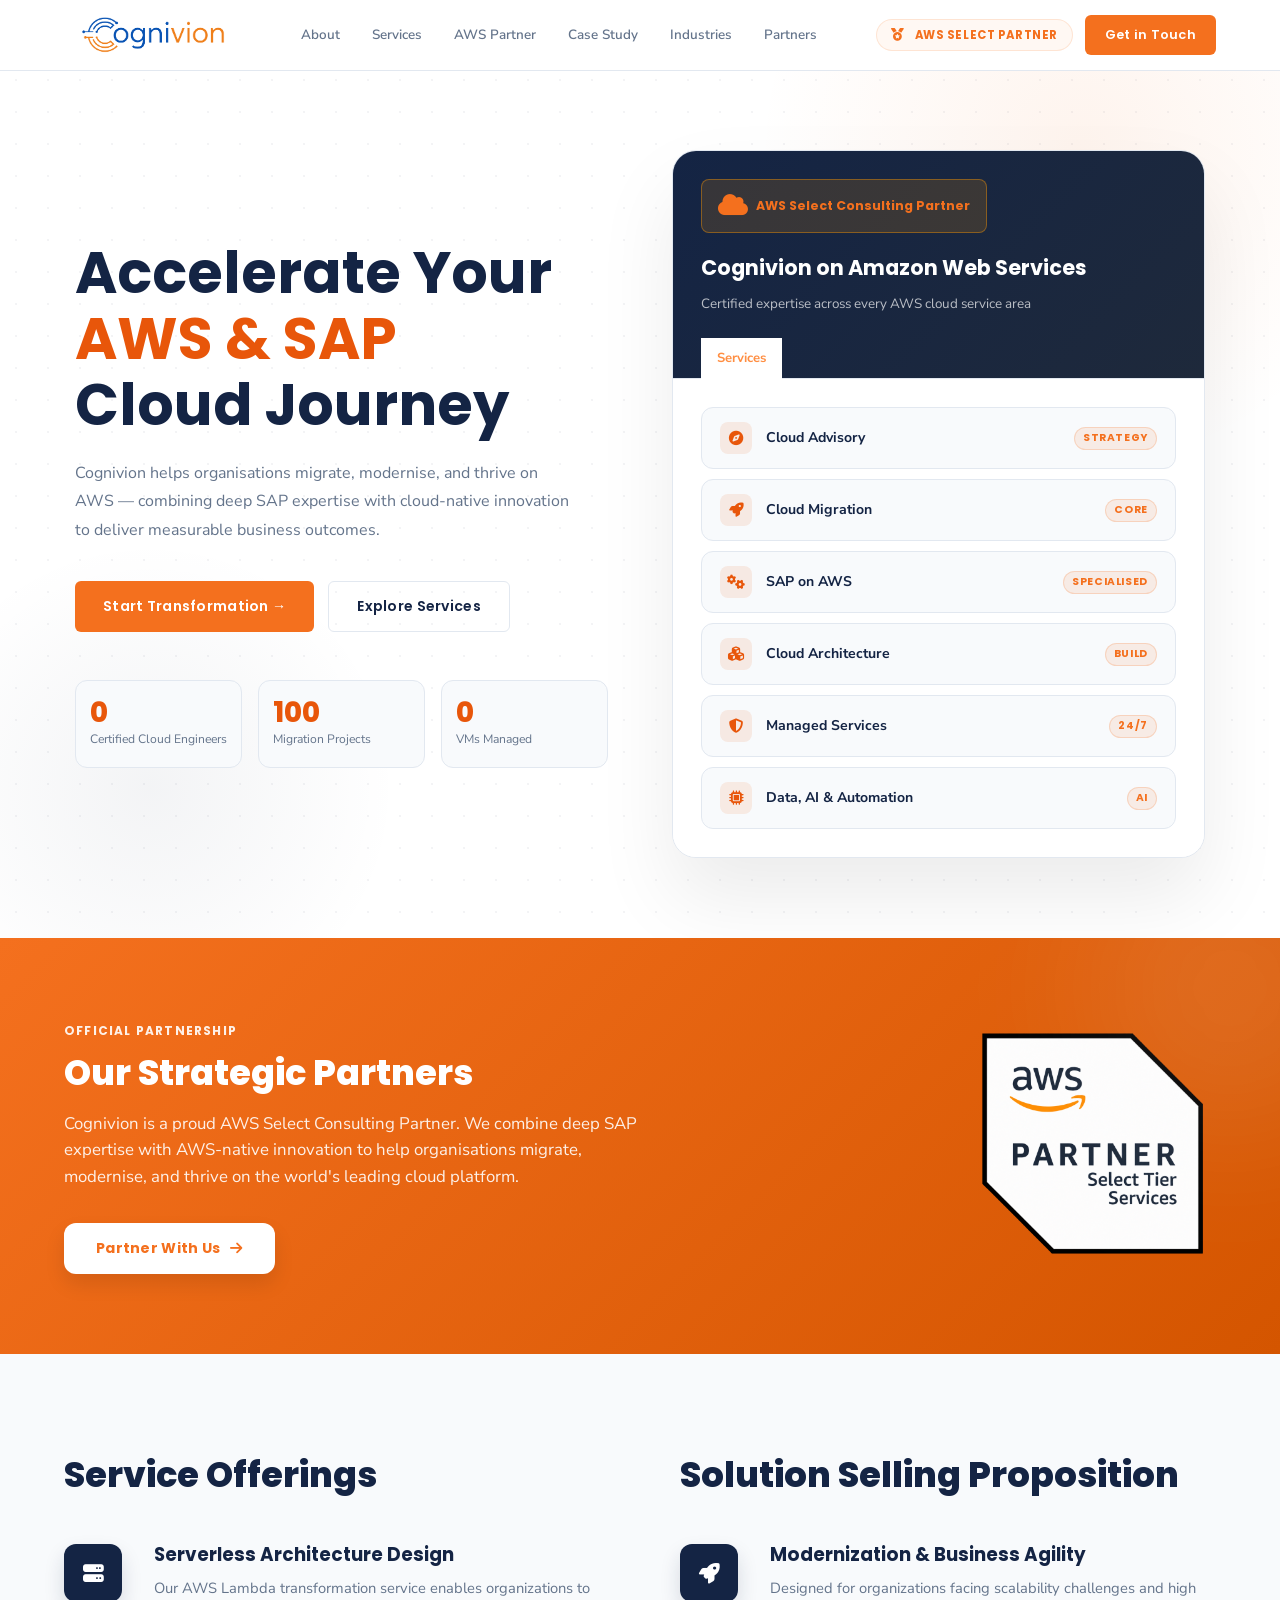
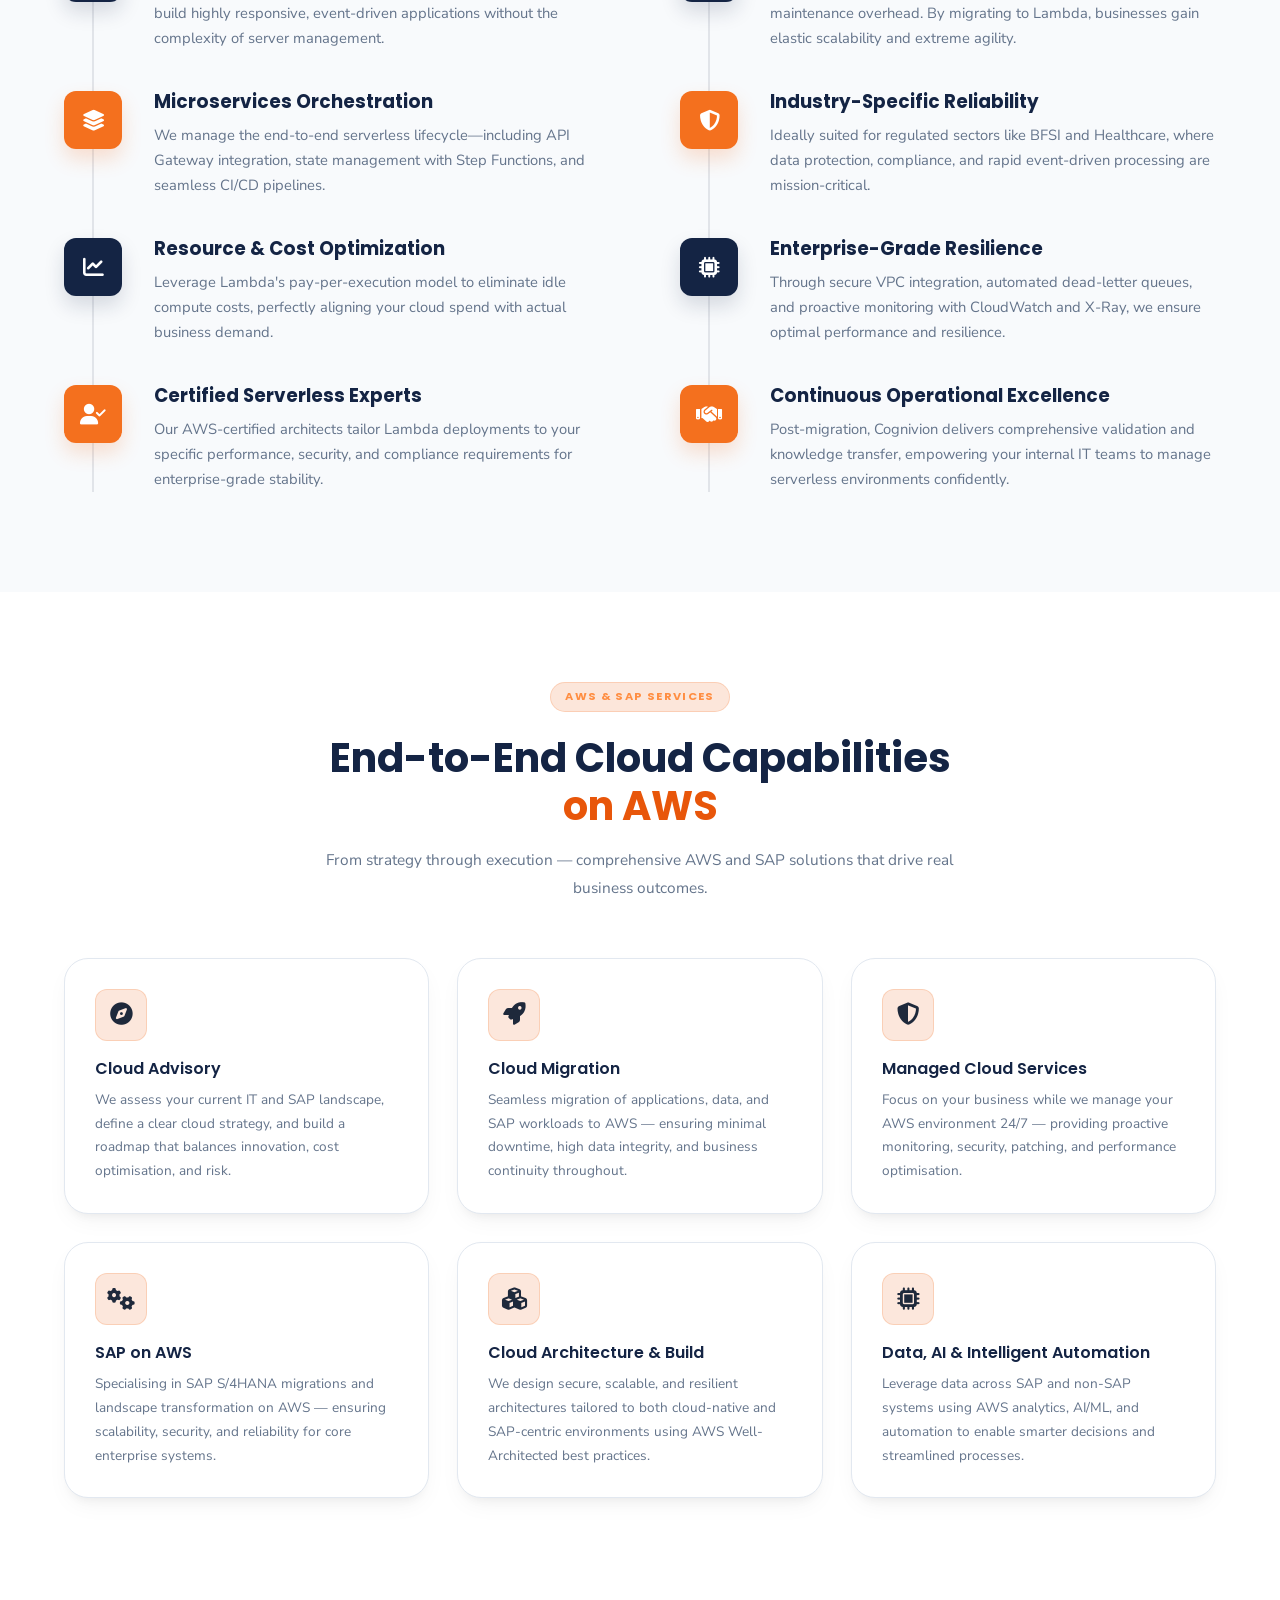
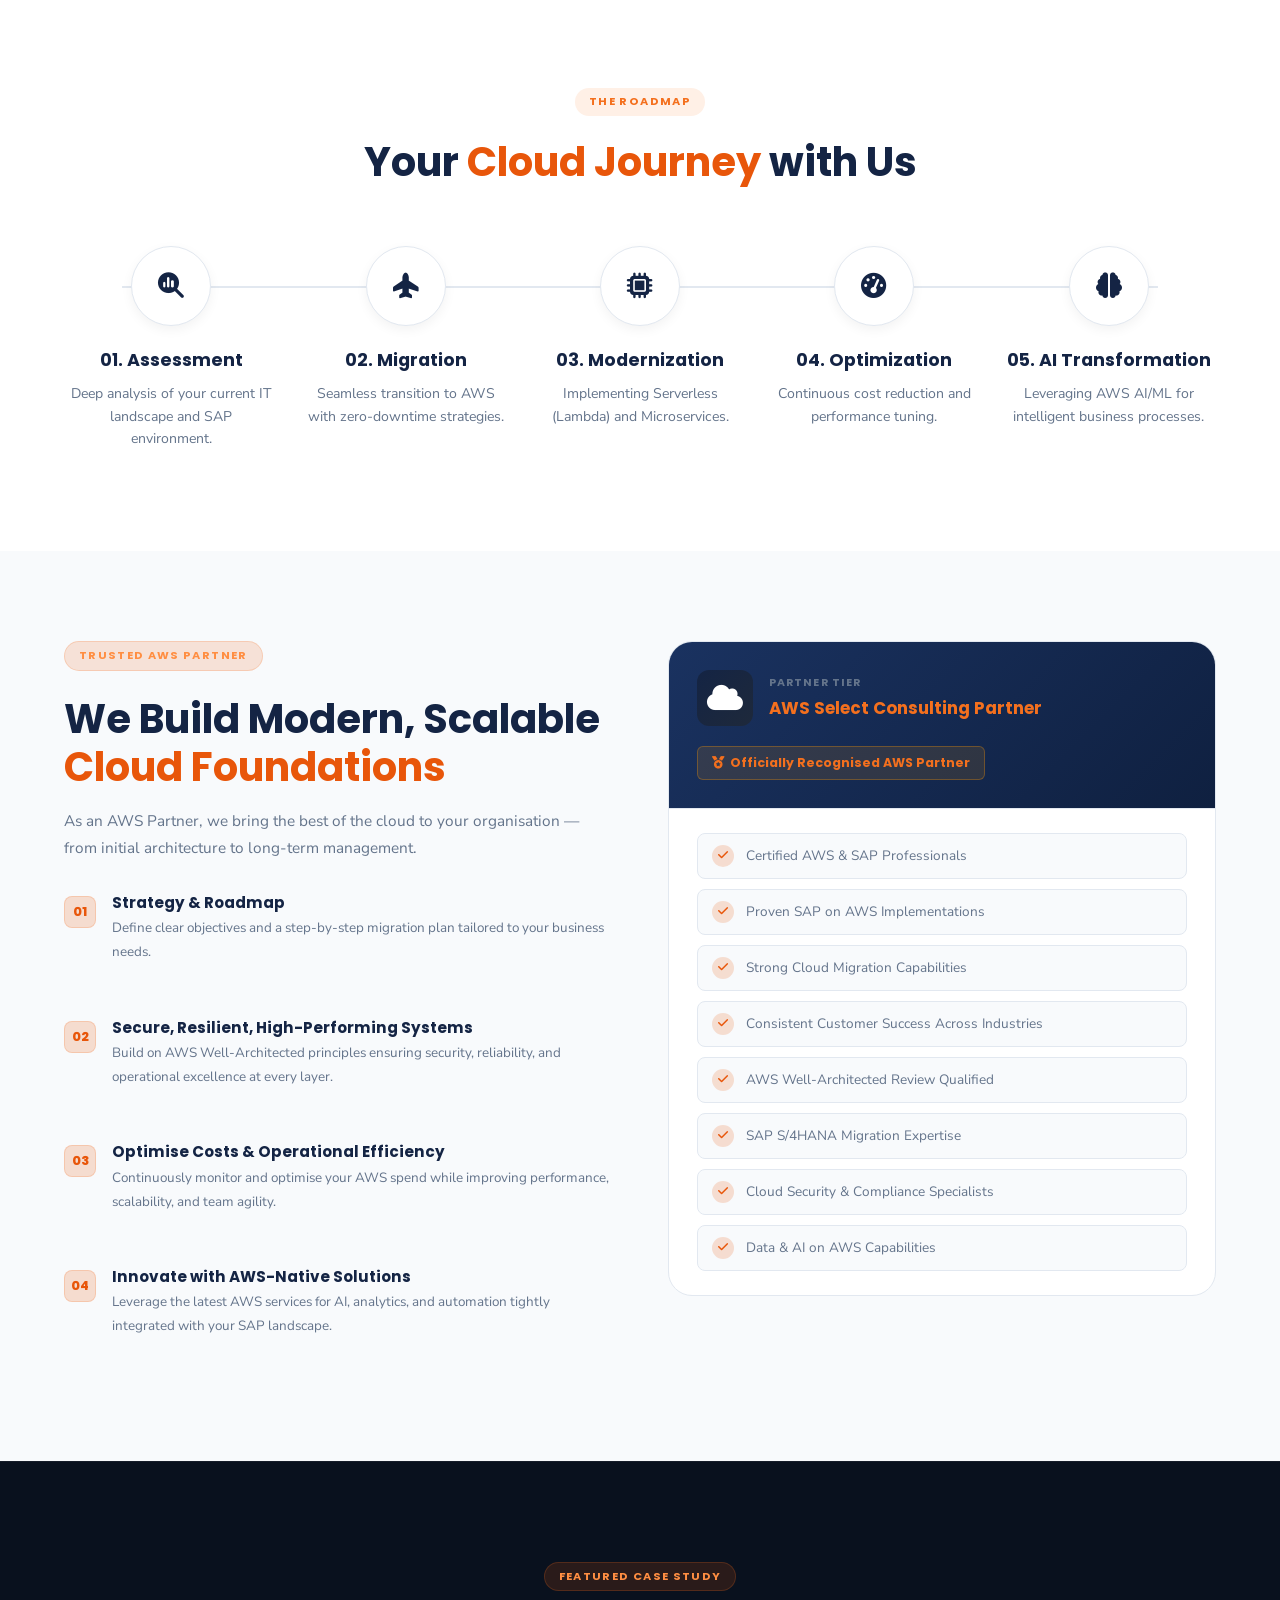
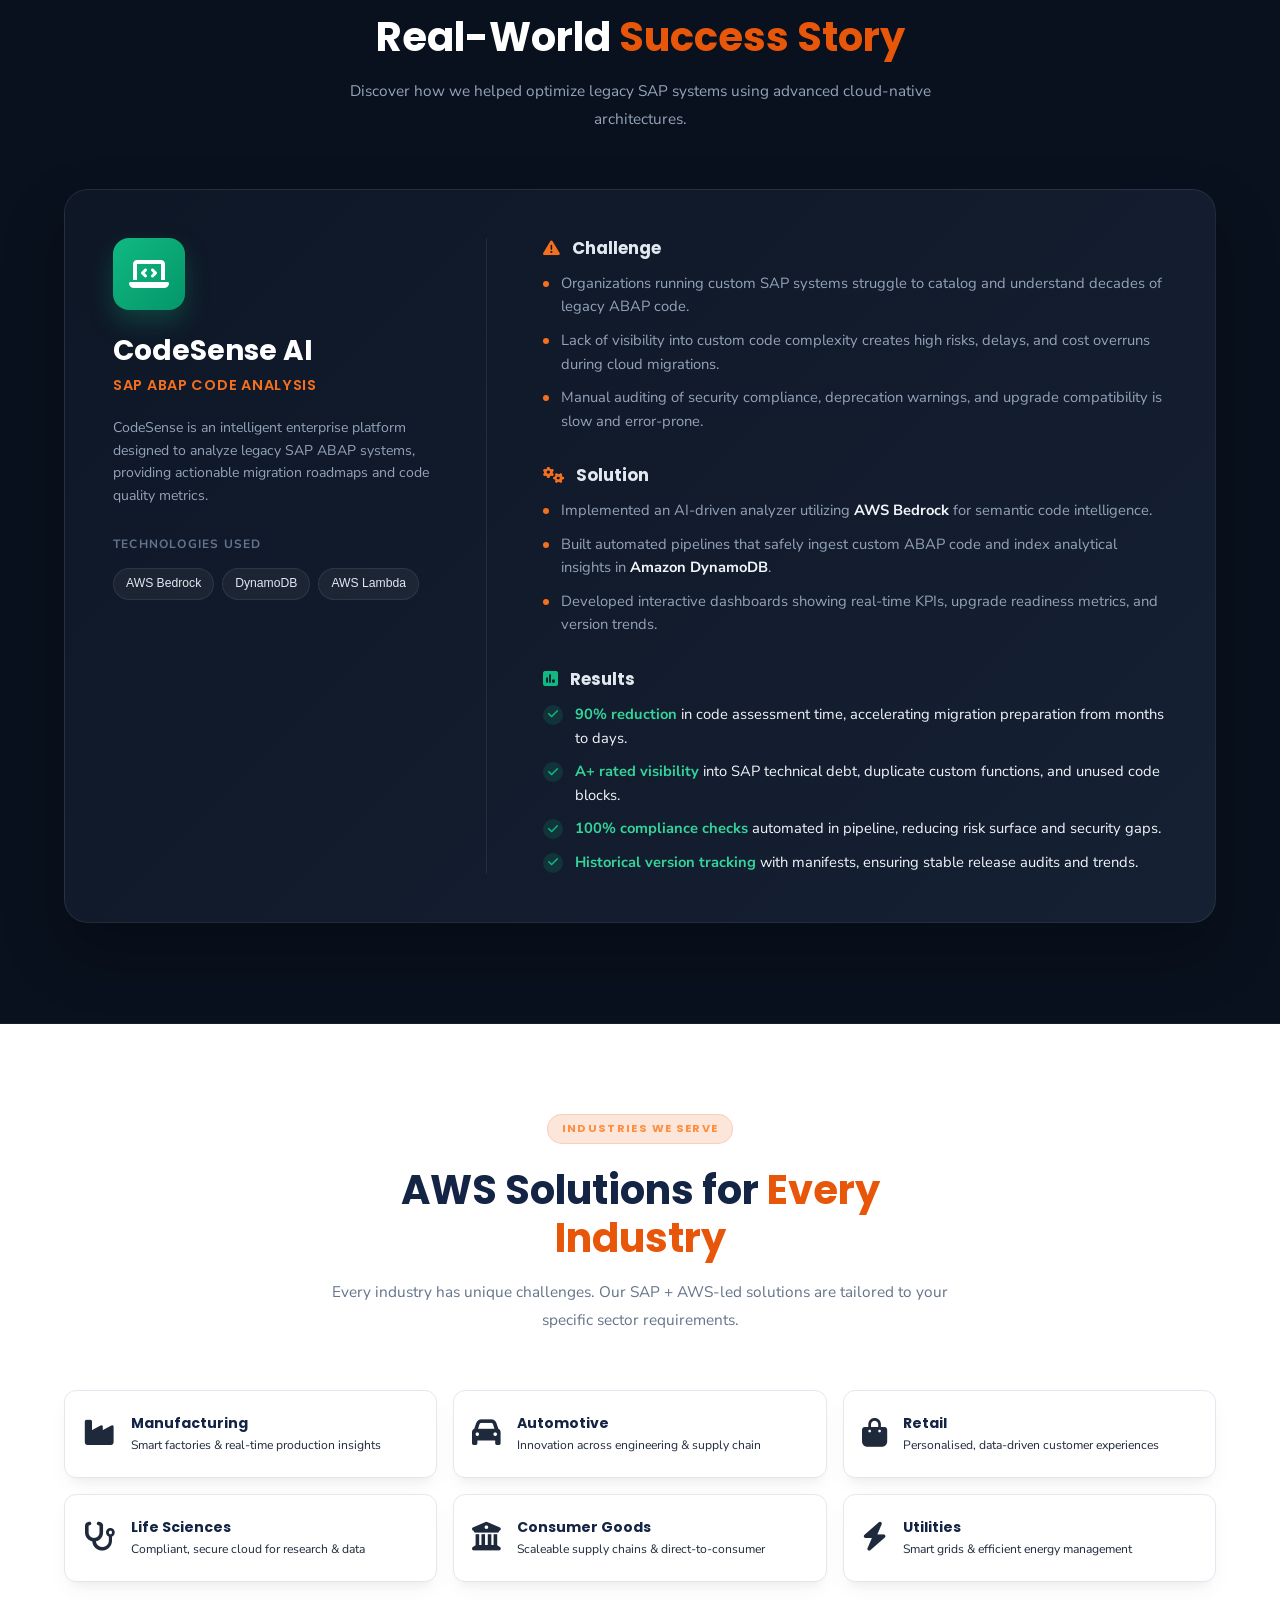
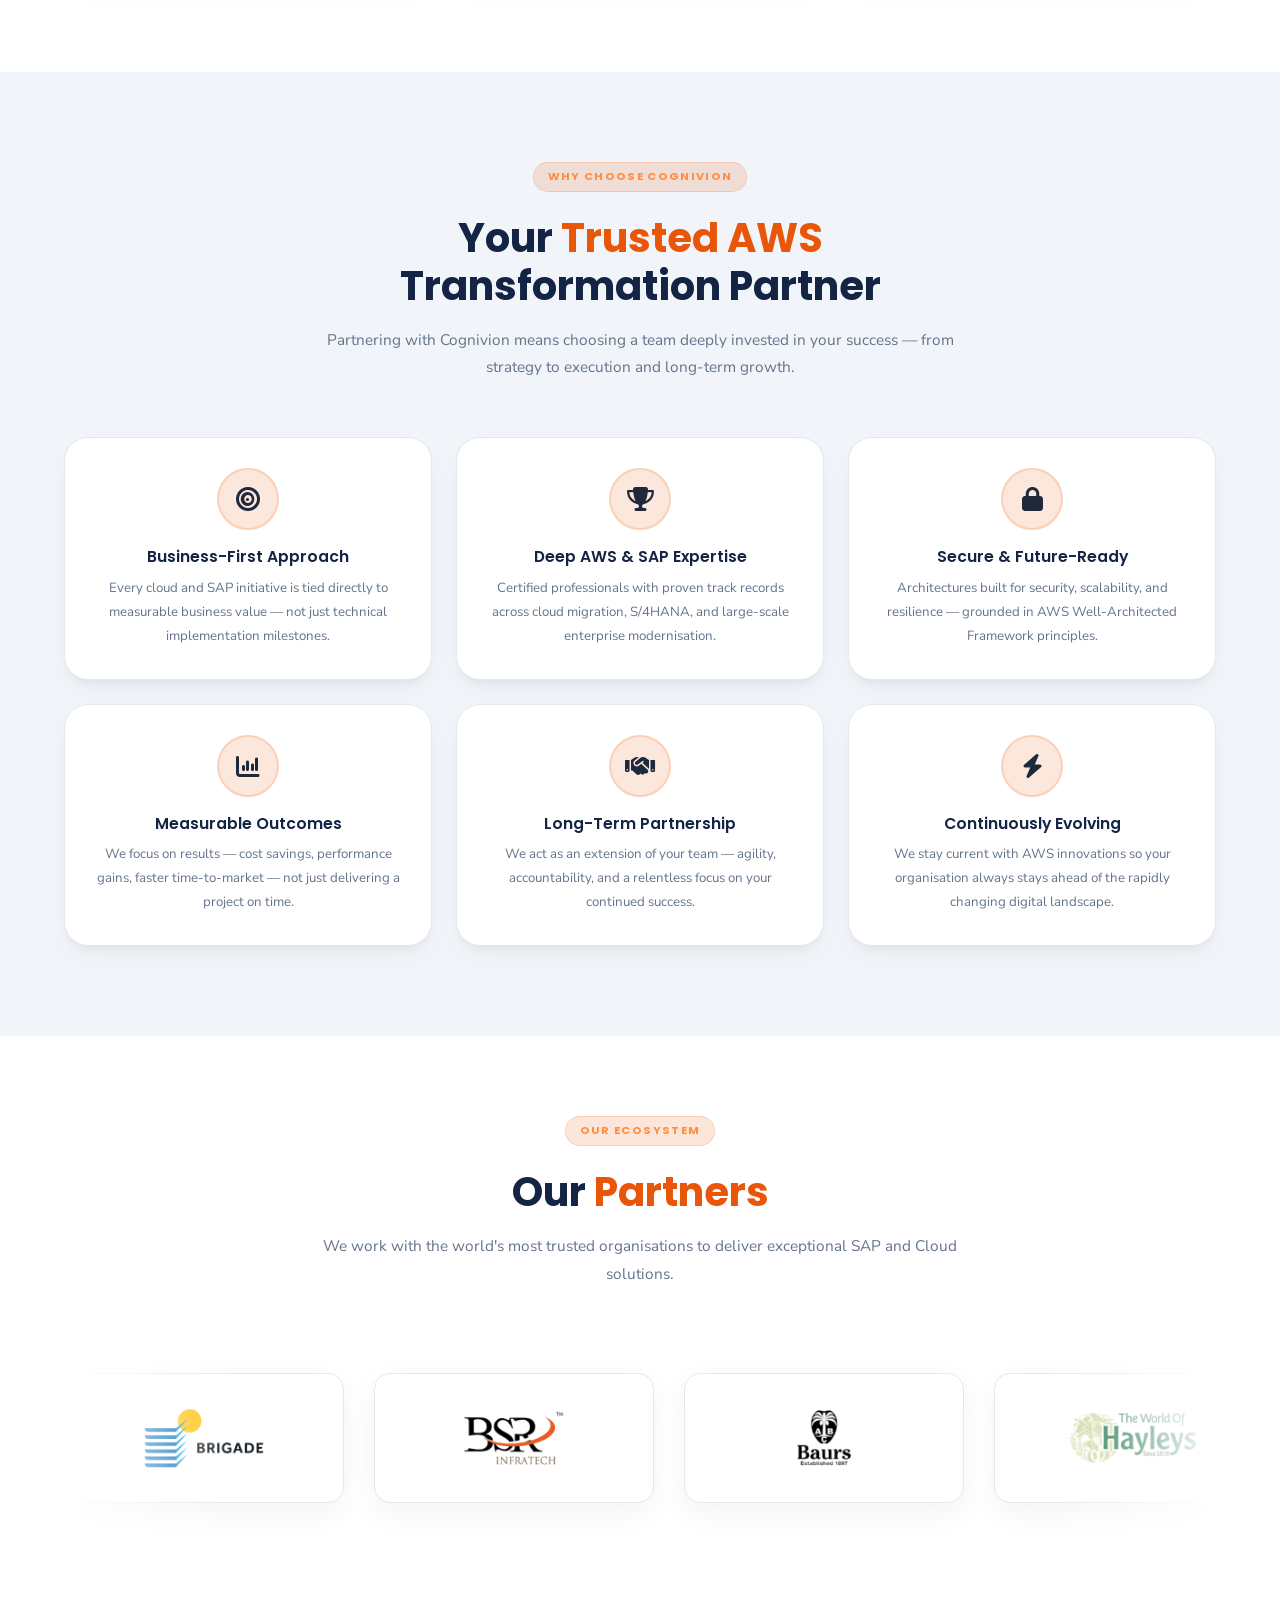
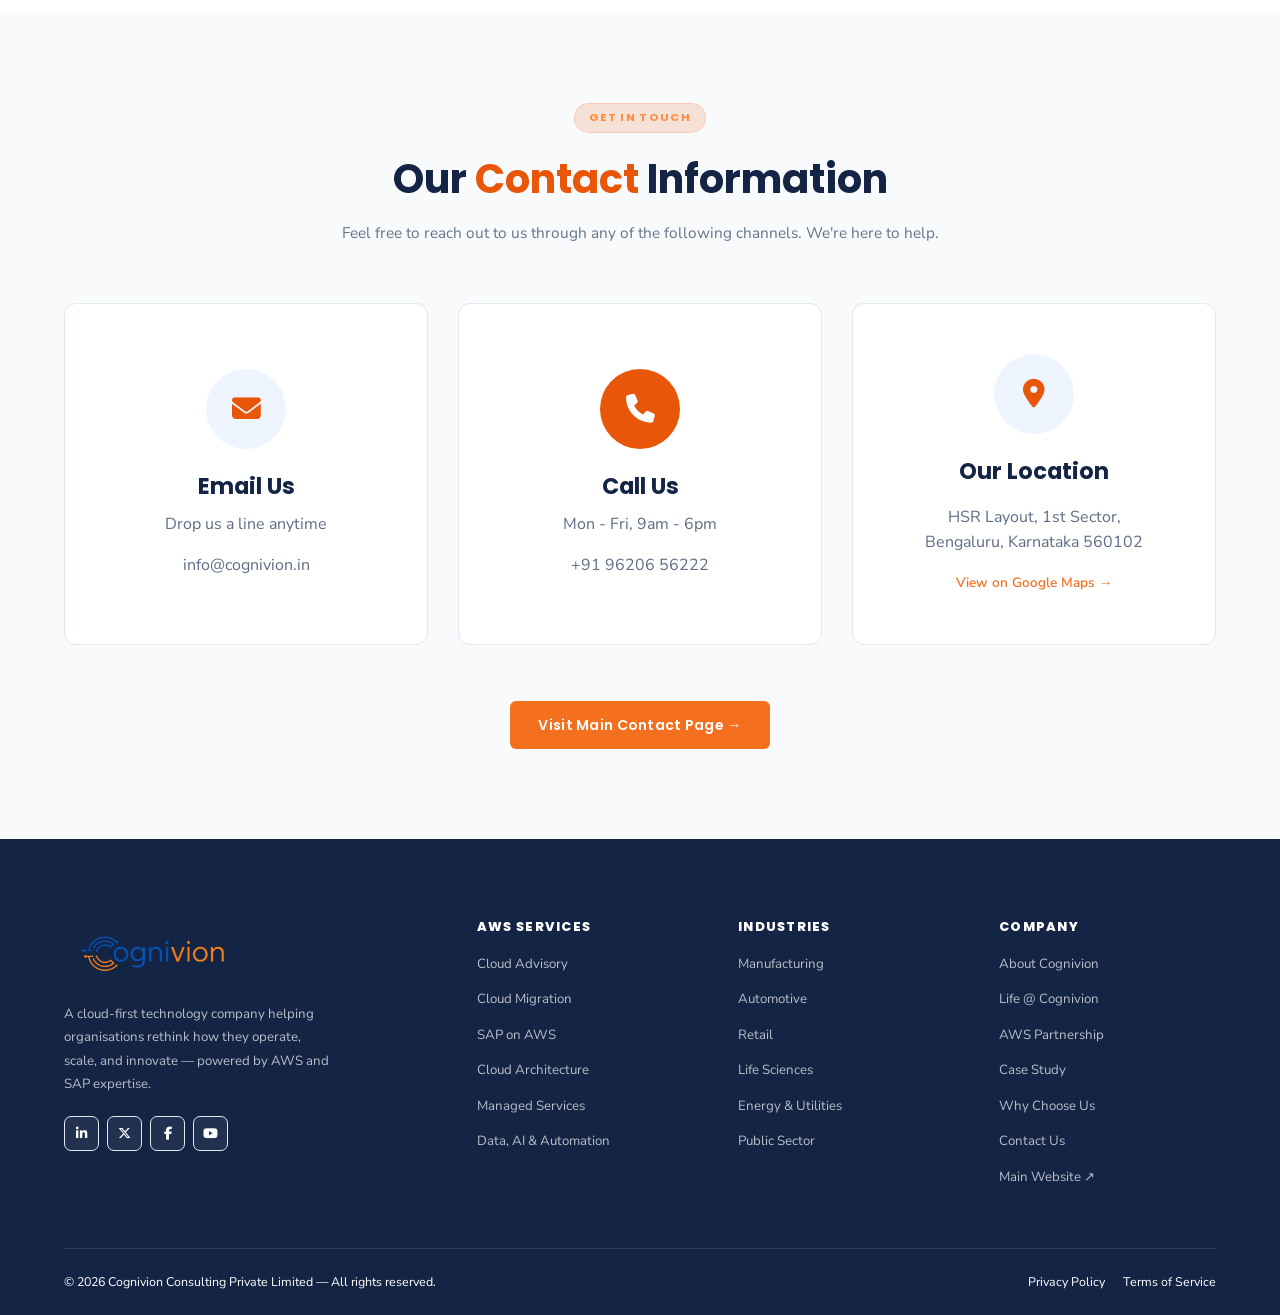
==== commit 0b54d43c: "Update index.html" ====
--- a/index.html
+++ b/index.html
@@ -82,7 +82,7 @@
               <div class="kpi-lbl">Certified Cloud Engineers</div>
             </div>
             <div class="kpi-box">
-              <div class="kpi-num count-me" data-target="90" data-suffix="+">0</div>
+              <div class="kpi-num count-me" data-target="90" data-suffix="+">100</div>
               <div class="kpi-lbl">Migration Projects</div>
             </div>
             <div class="kpi-box">
--- a/style.css
+++ b/style.css
@@ -776,6 +776,17 @@
   justify-content: center;
   max-width: 390px;
 }
+.badge-card-t {
+  background: #ffffff00;
+  padding: 10px 18px;
+  border-radius: 10px;
+  box-shadow: 0 25px 50px -12px rgba(0, 0, 0, 0.25);
+  transition: transform 0.4s cubic-bezier(0.175, 0.885, 0.32, 1.275);
+  display: flex;
+  align-items: center;
+  justify-content: center;
+  max-width: 250px;
+}
 
 .badge-card:hover {
   transform: scale(1.05) rotate(1deg);
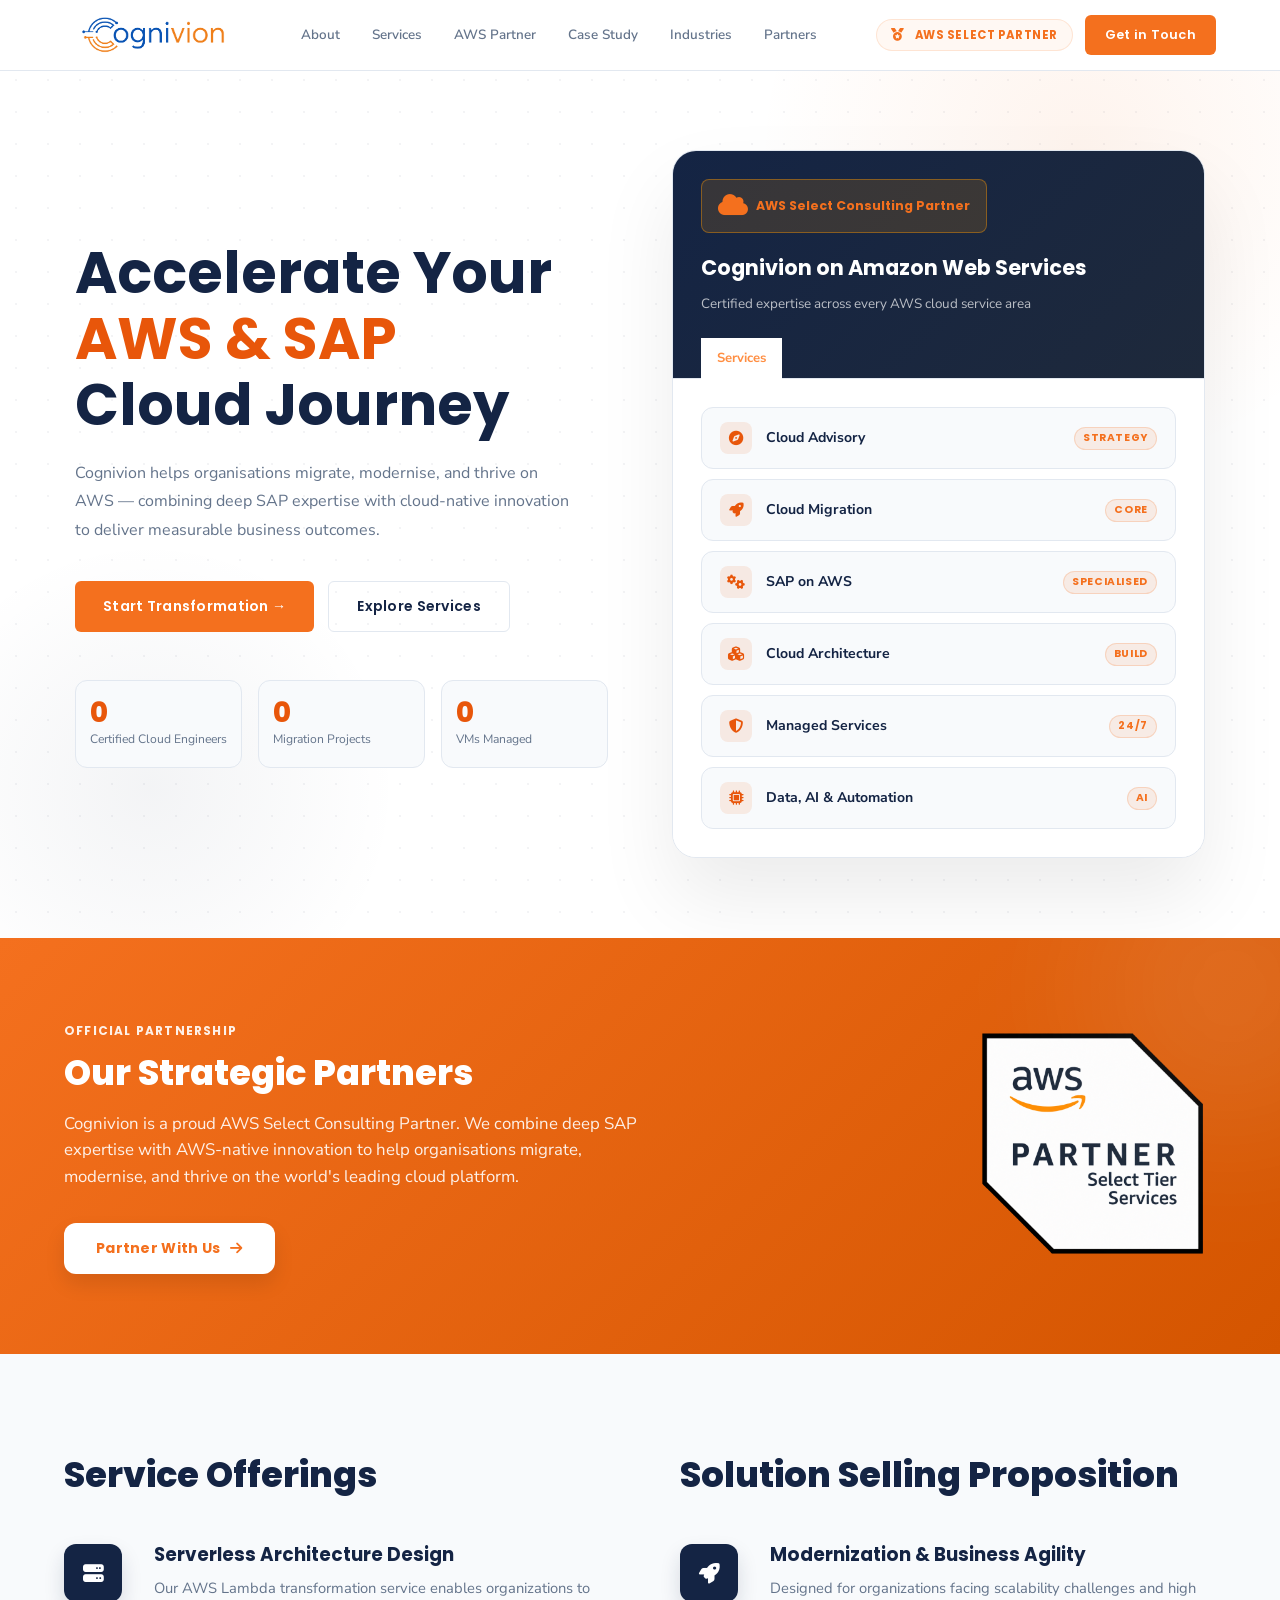
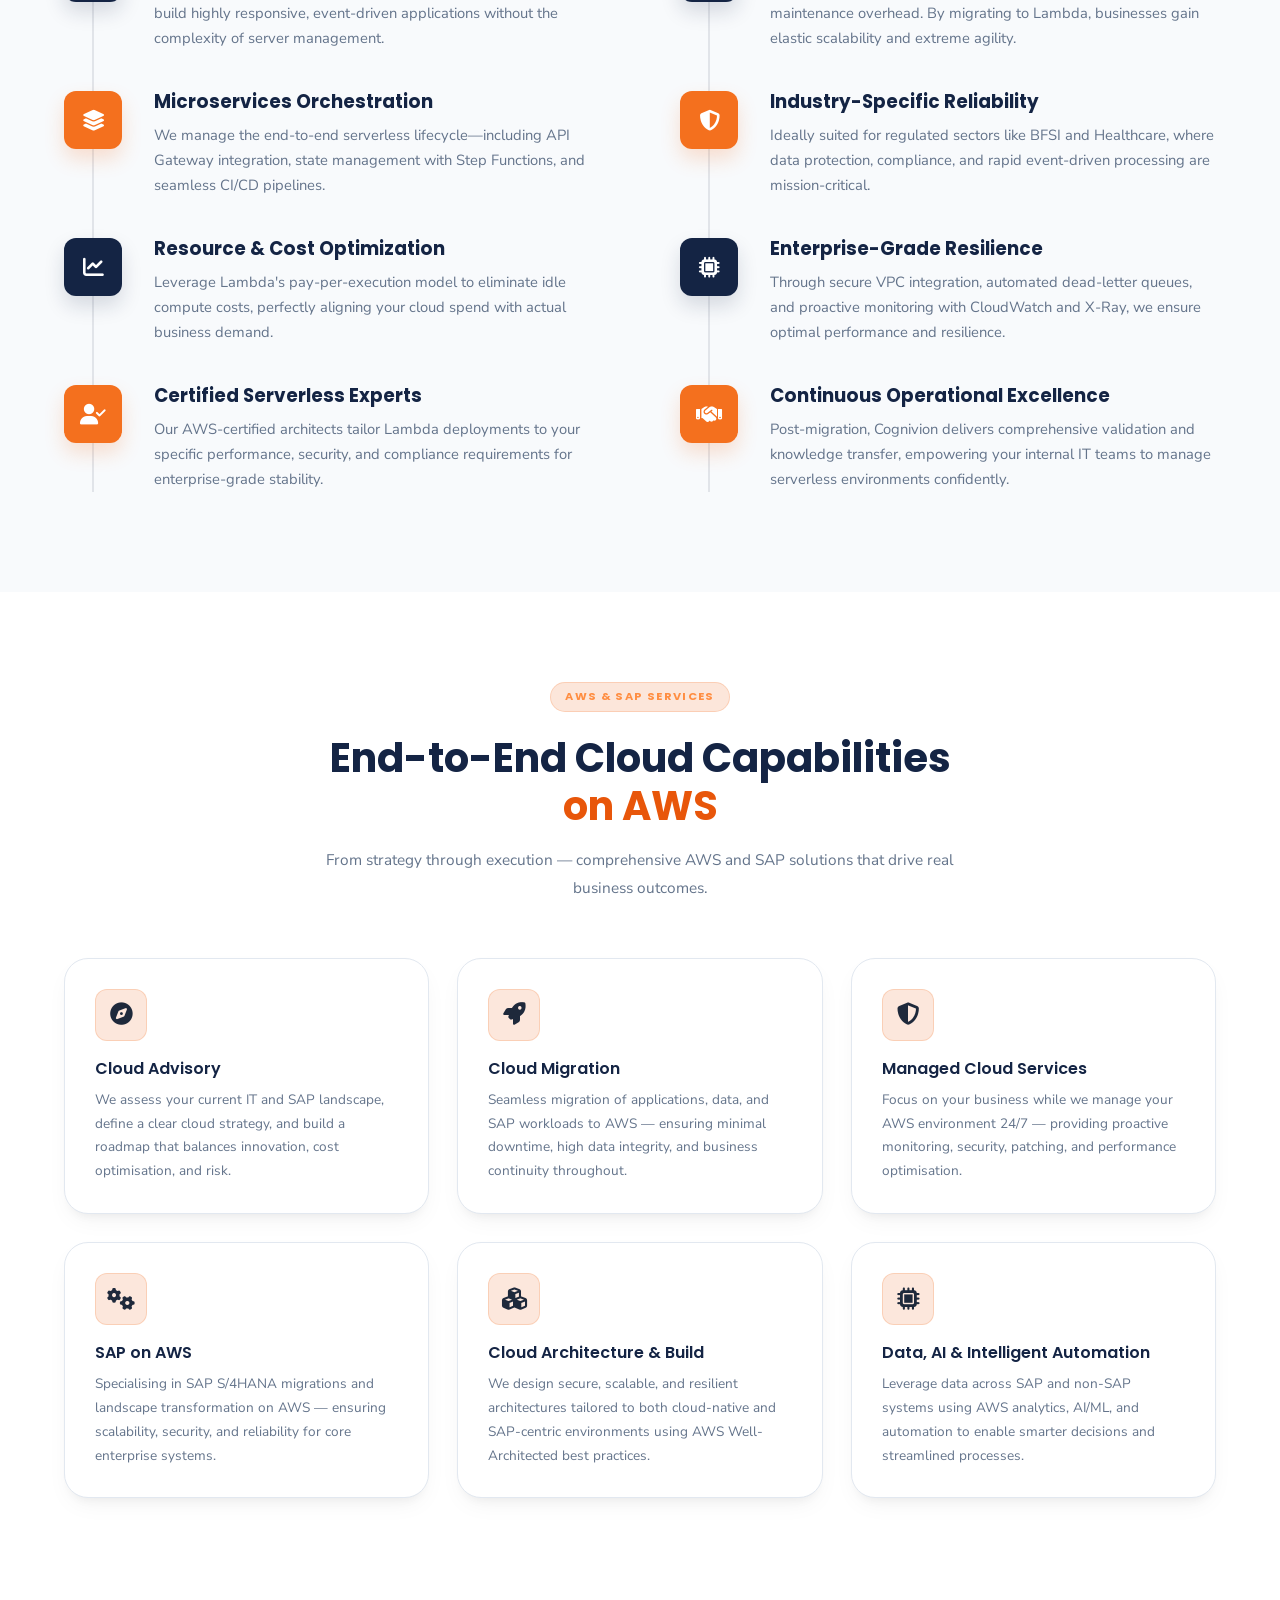
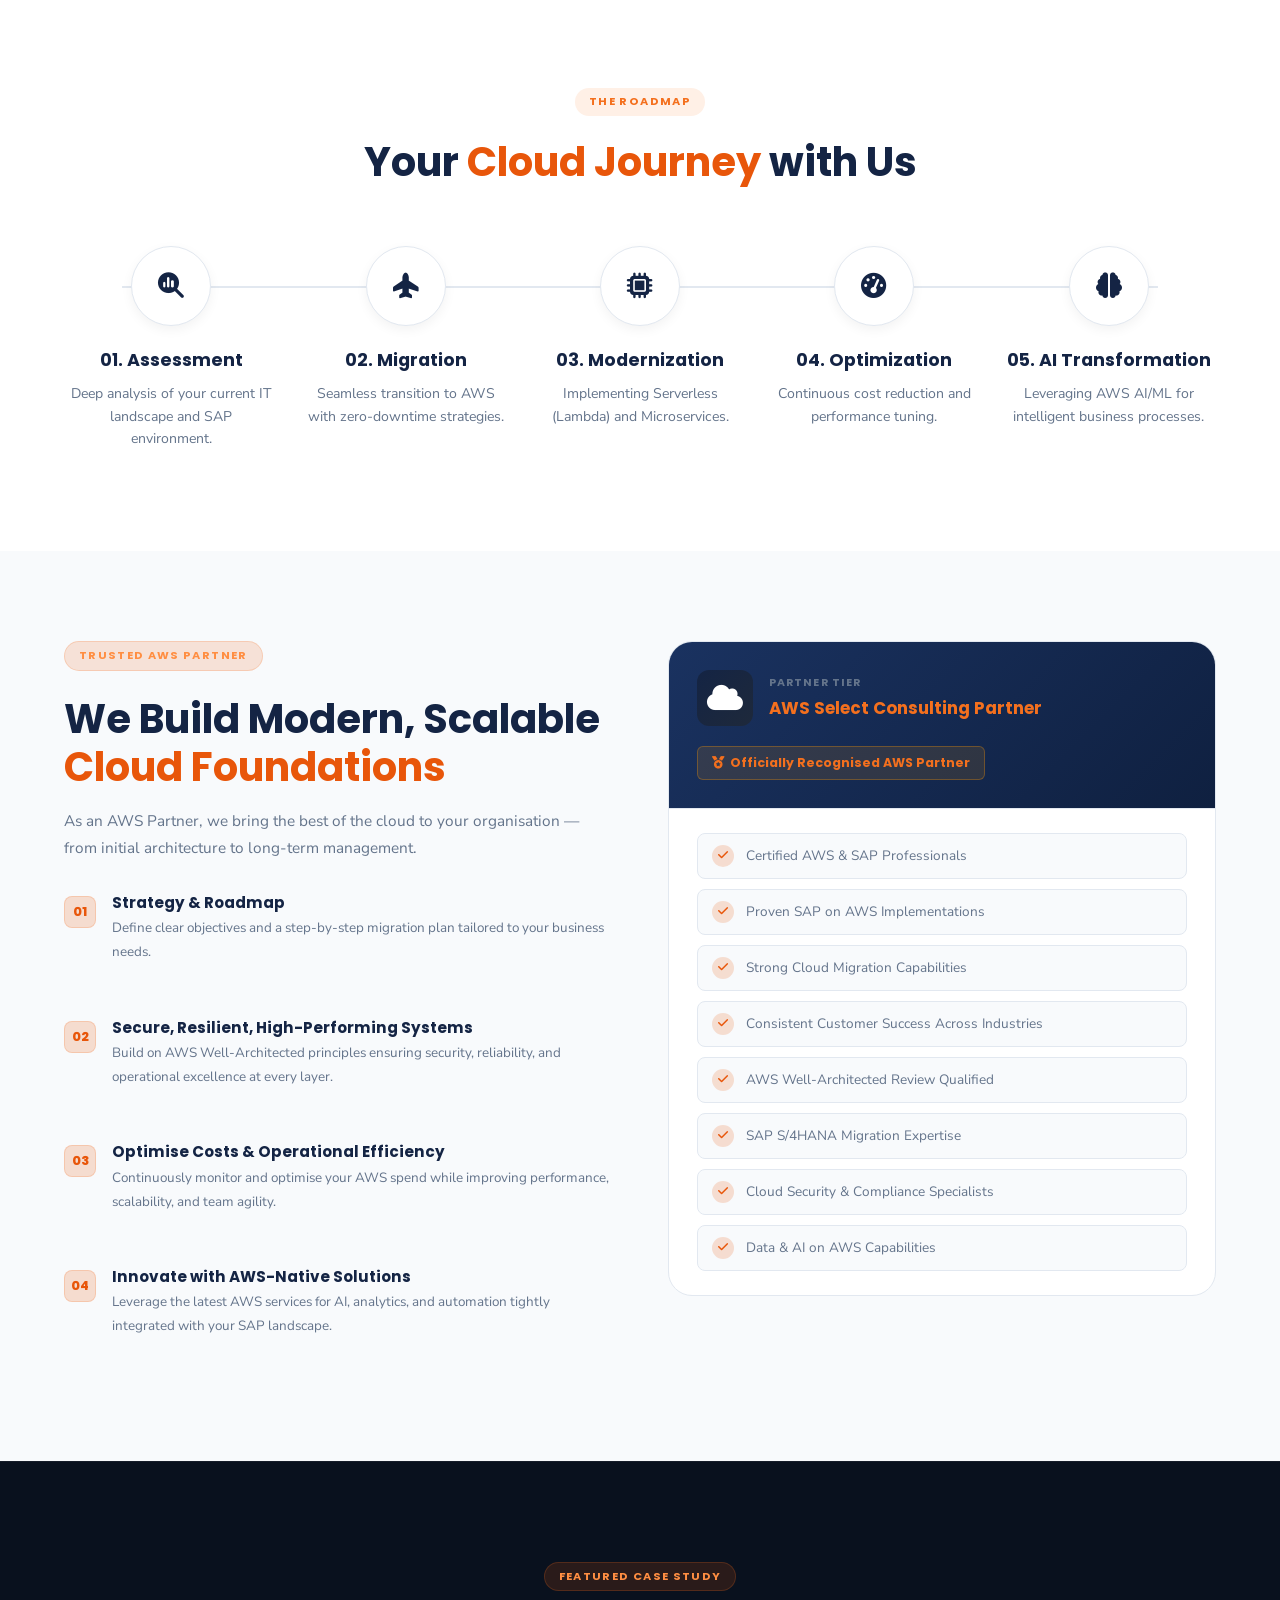
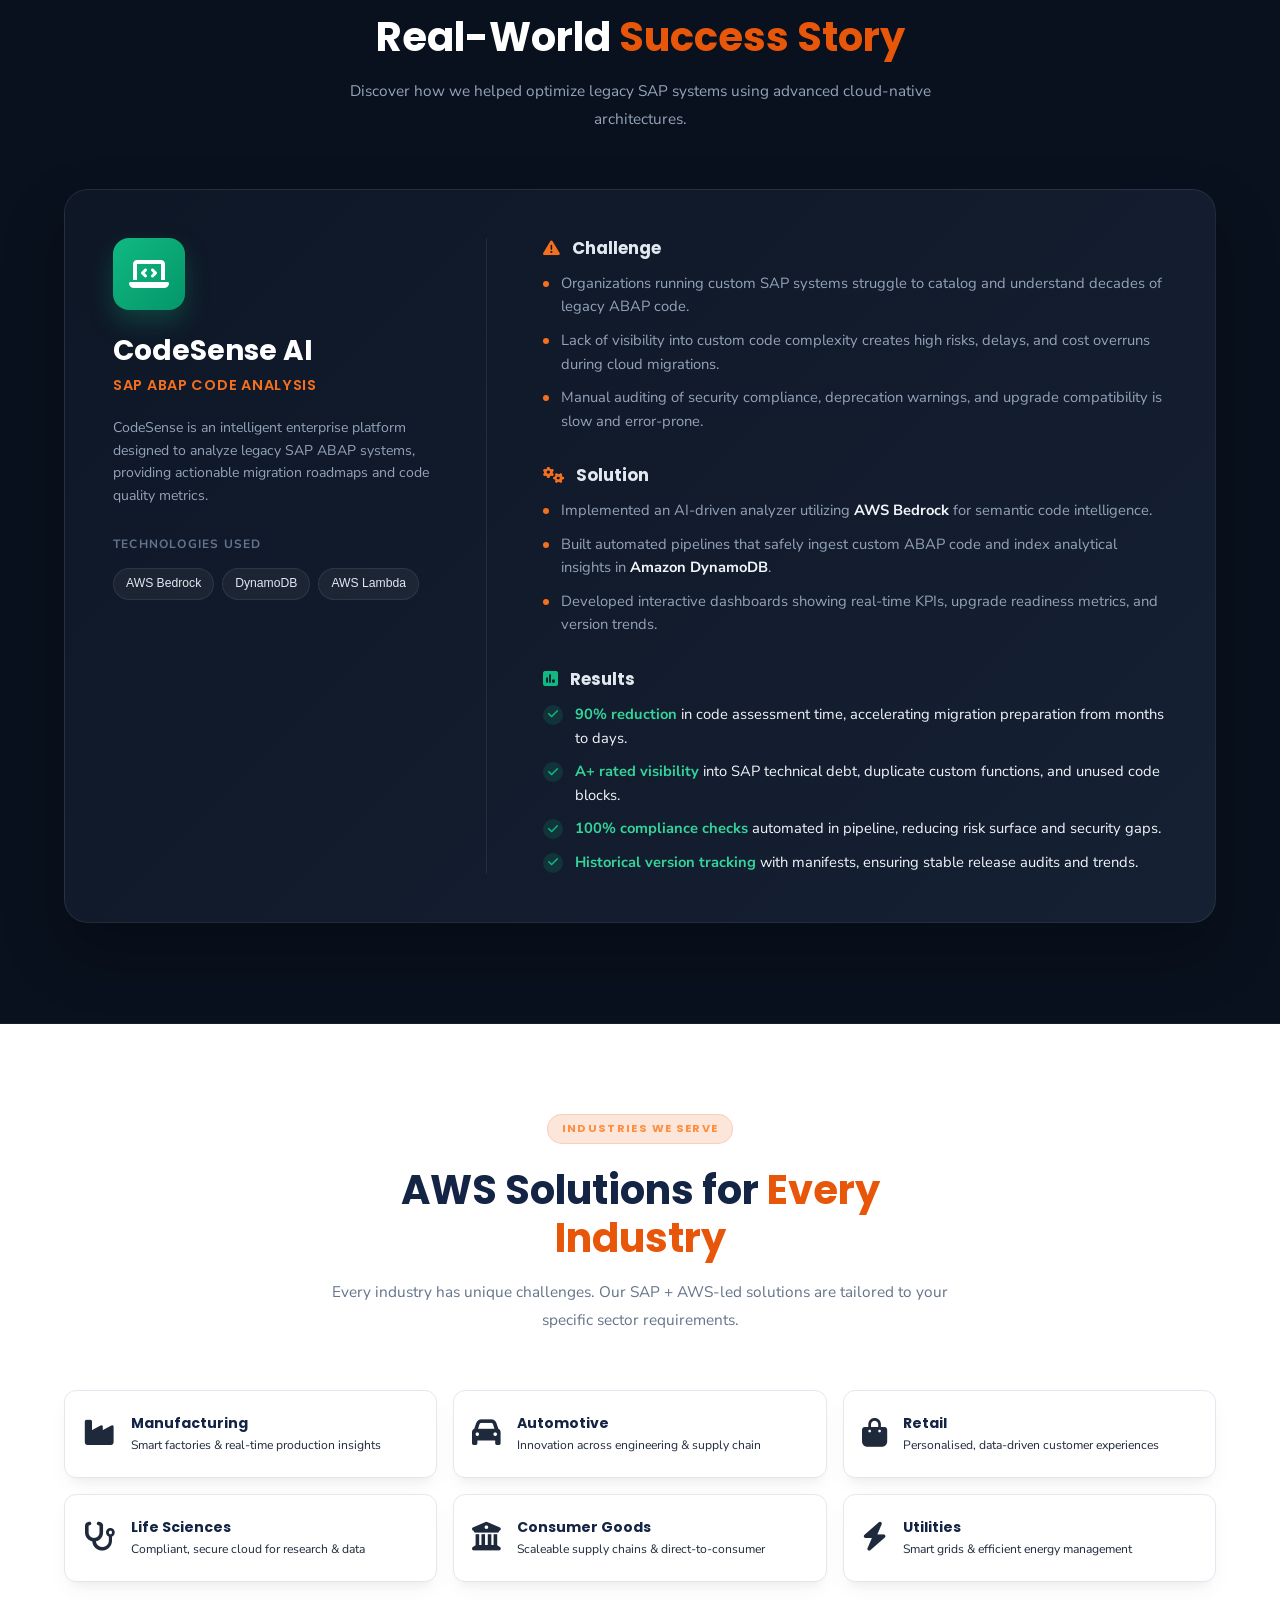
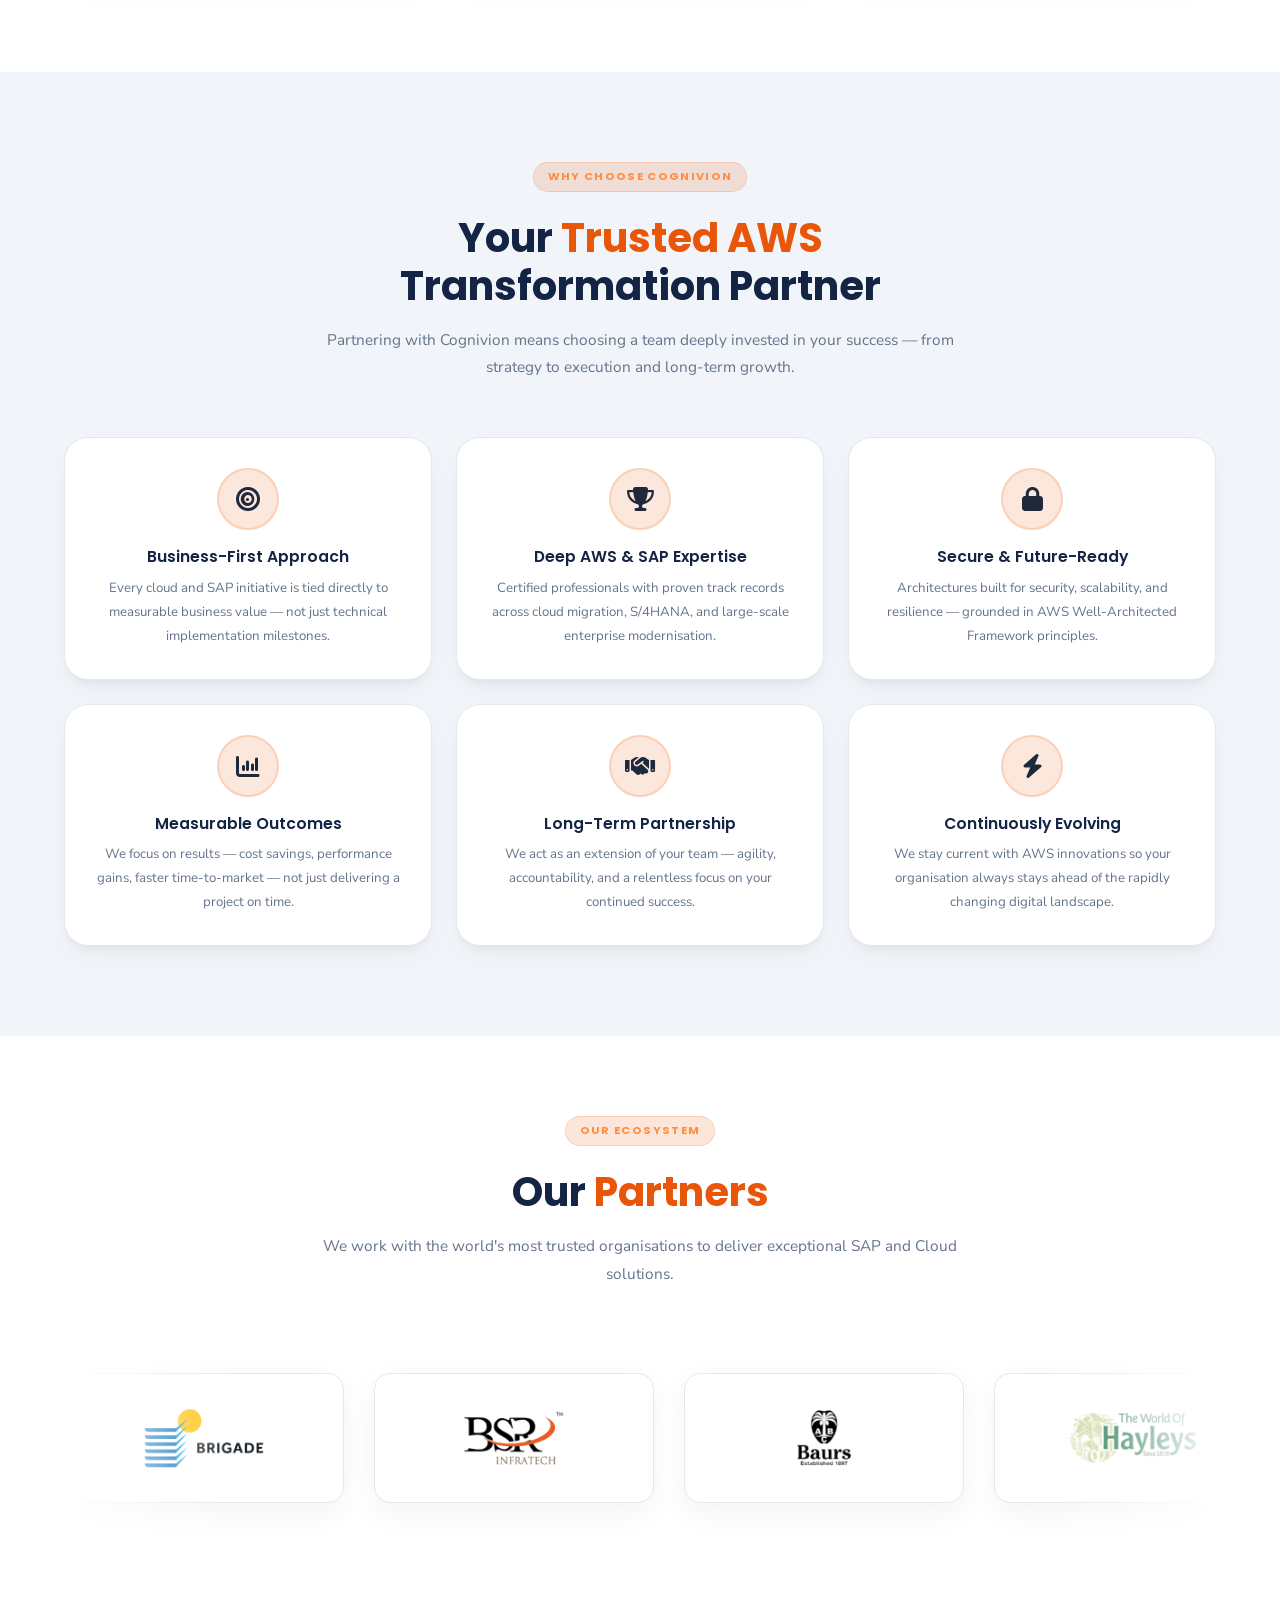
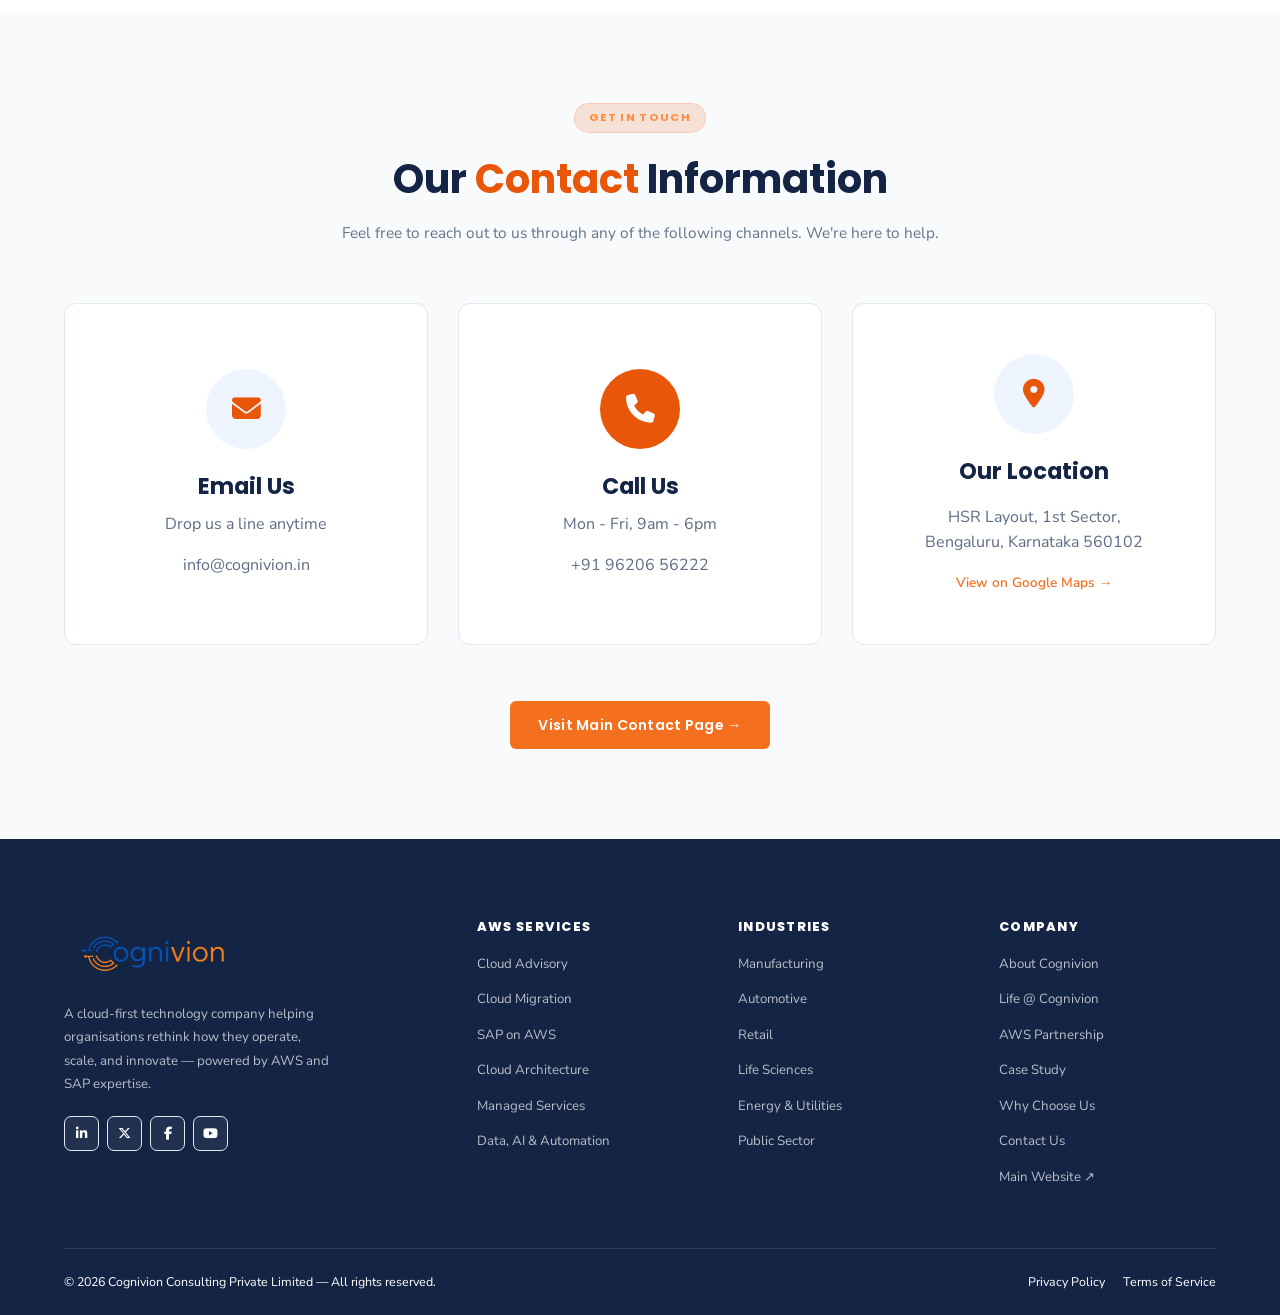
==== commit a7b3616d: "Update index.html" ====
--- a/index.html
+++ b/index.html
@@ -82,7 +82,7 @@
               <div class="kpi-lbl">Certified Cloud Engineers</div>
             </div>
             <div class="kpi-box">
-              <div class="kpi-num count-me" data-target="90" data-suffix="+">100</div>
+              <div class="kpi-num count-me" data-target="90" data-suffix="+">0</div>
               <div class="kpi-lbl">Migration Projects</div>
             </div>
             <div class="kpi-box">
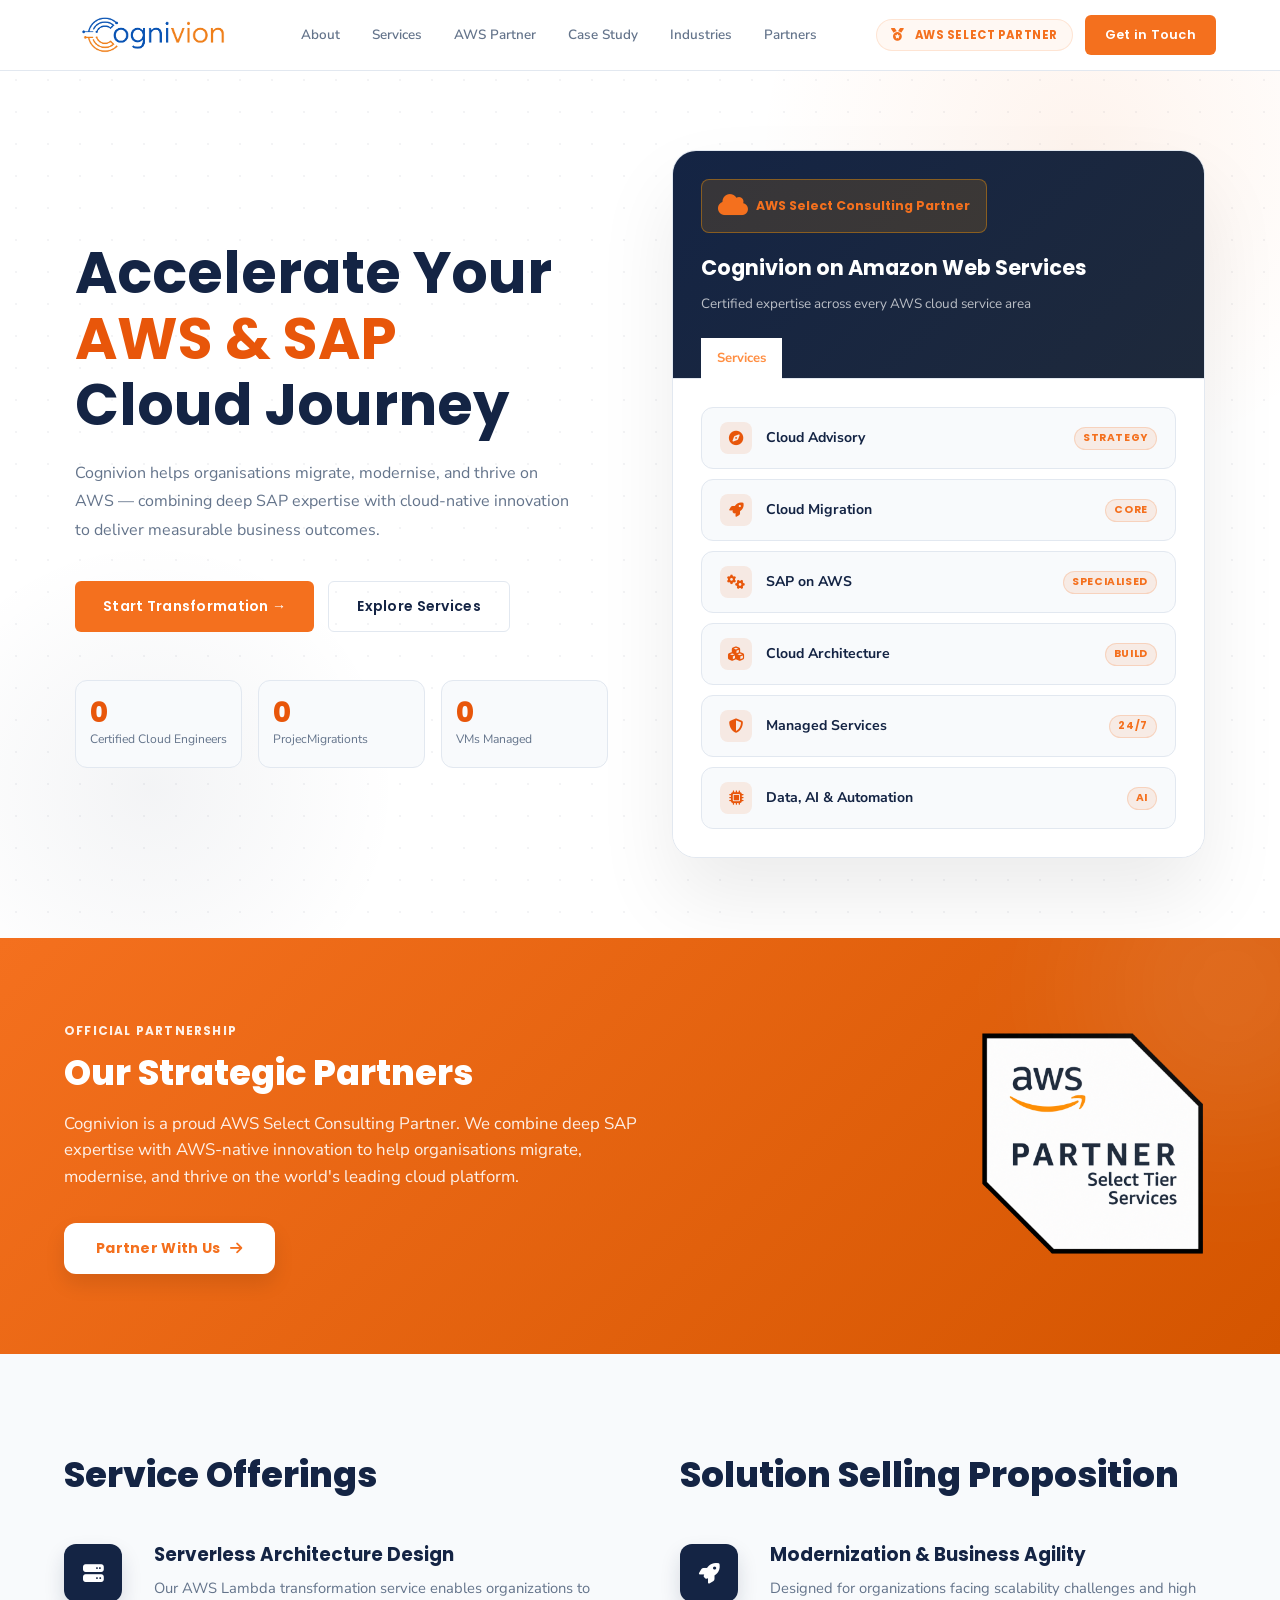
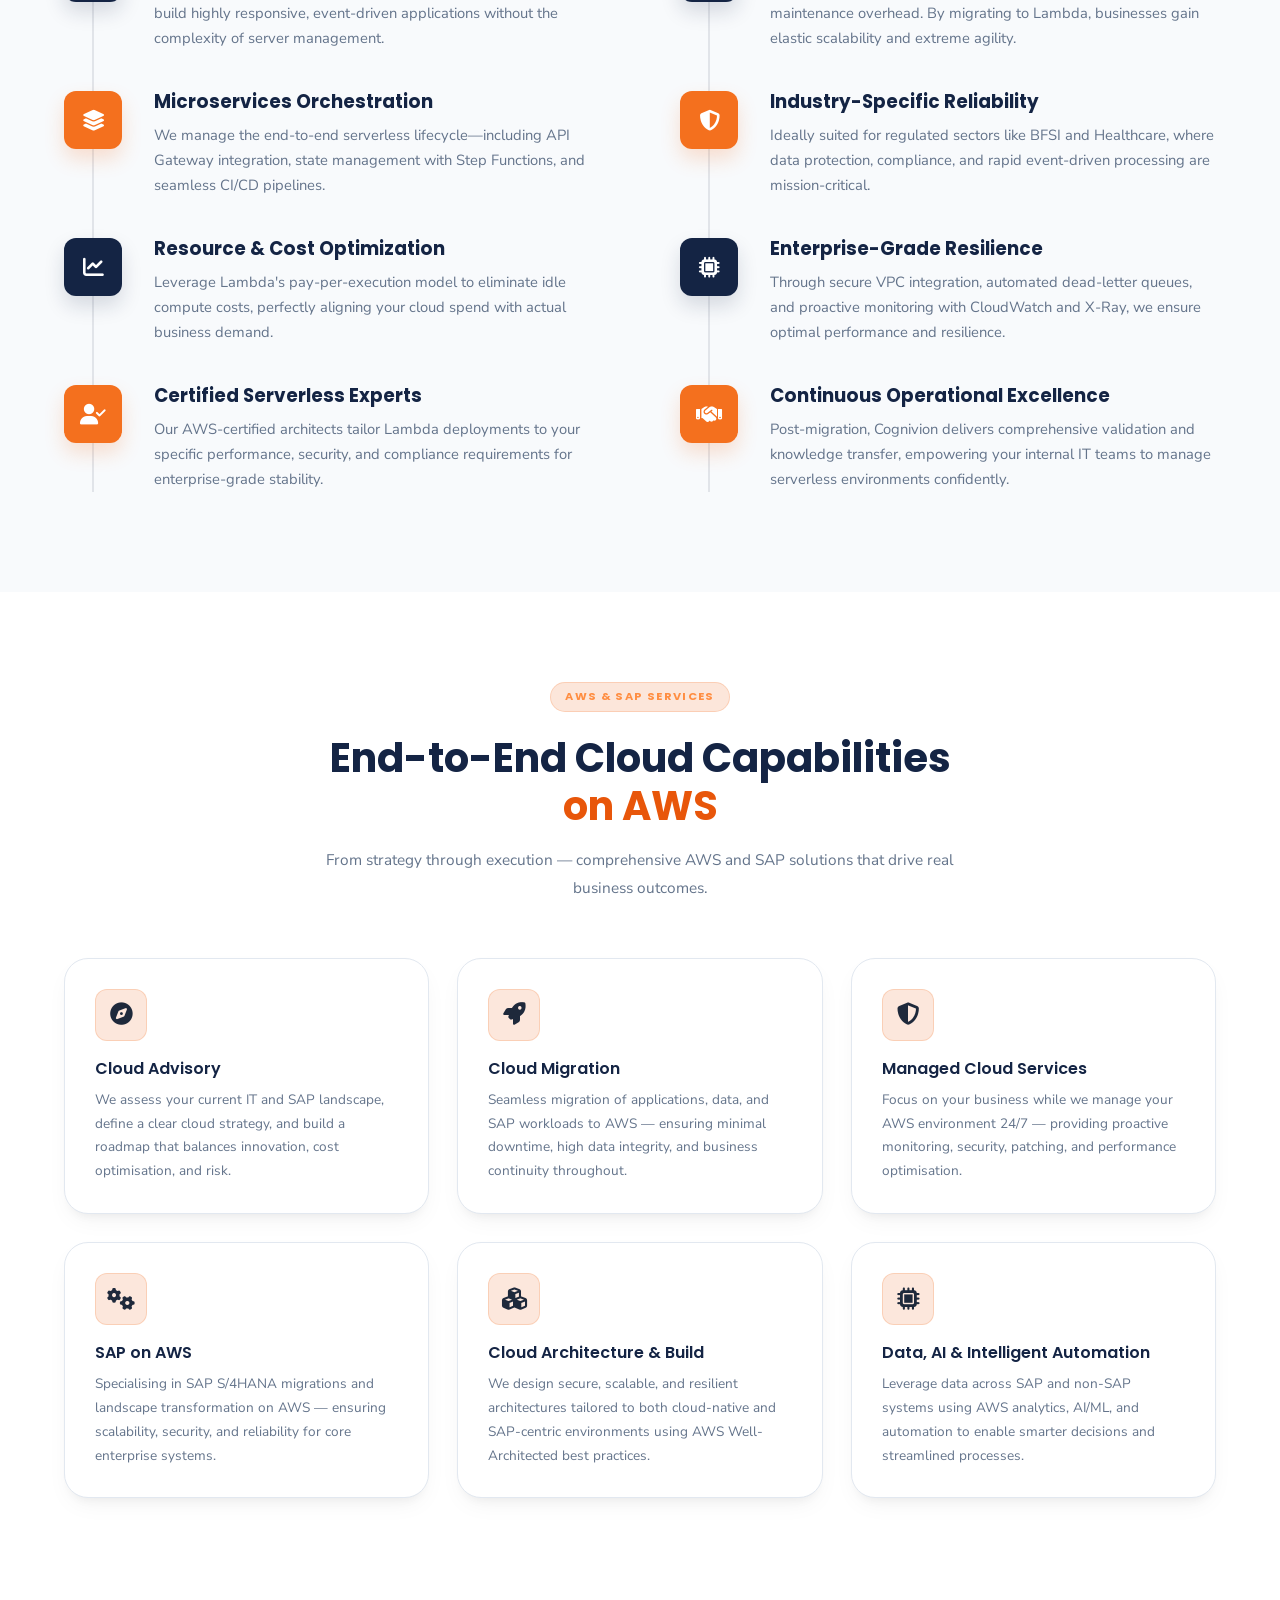
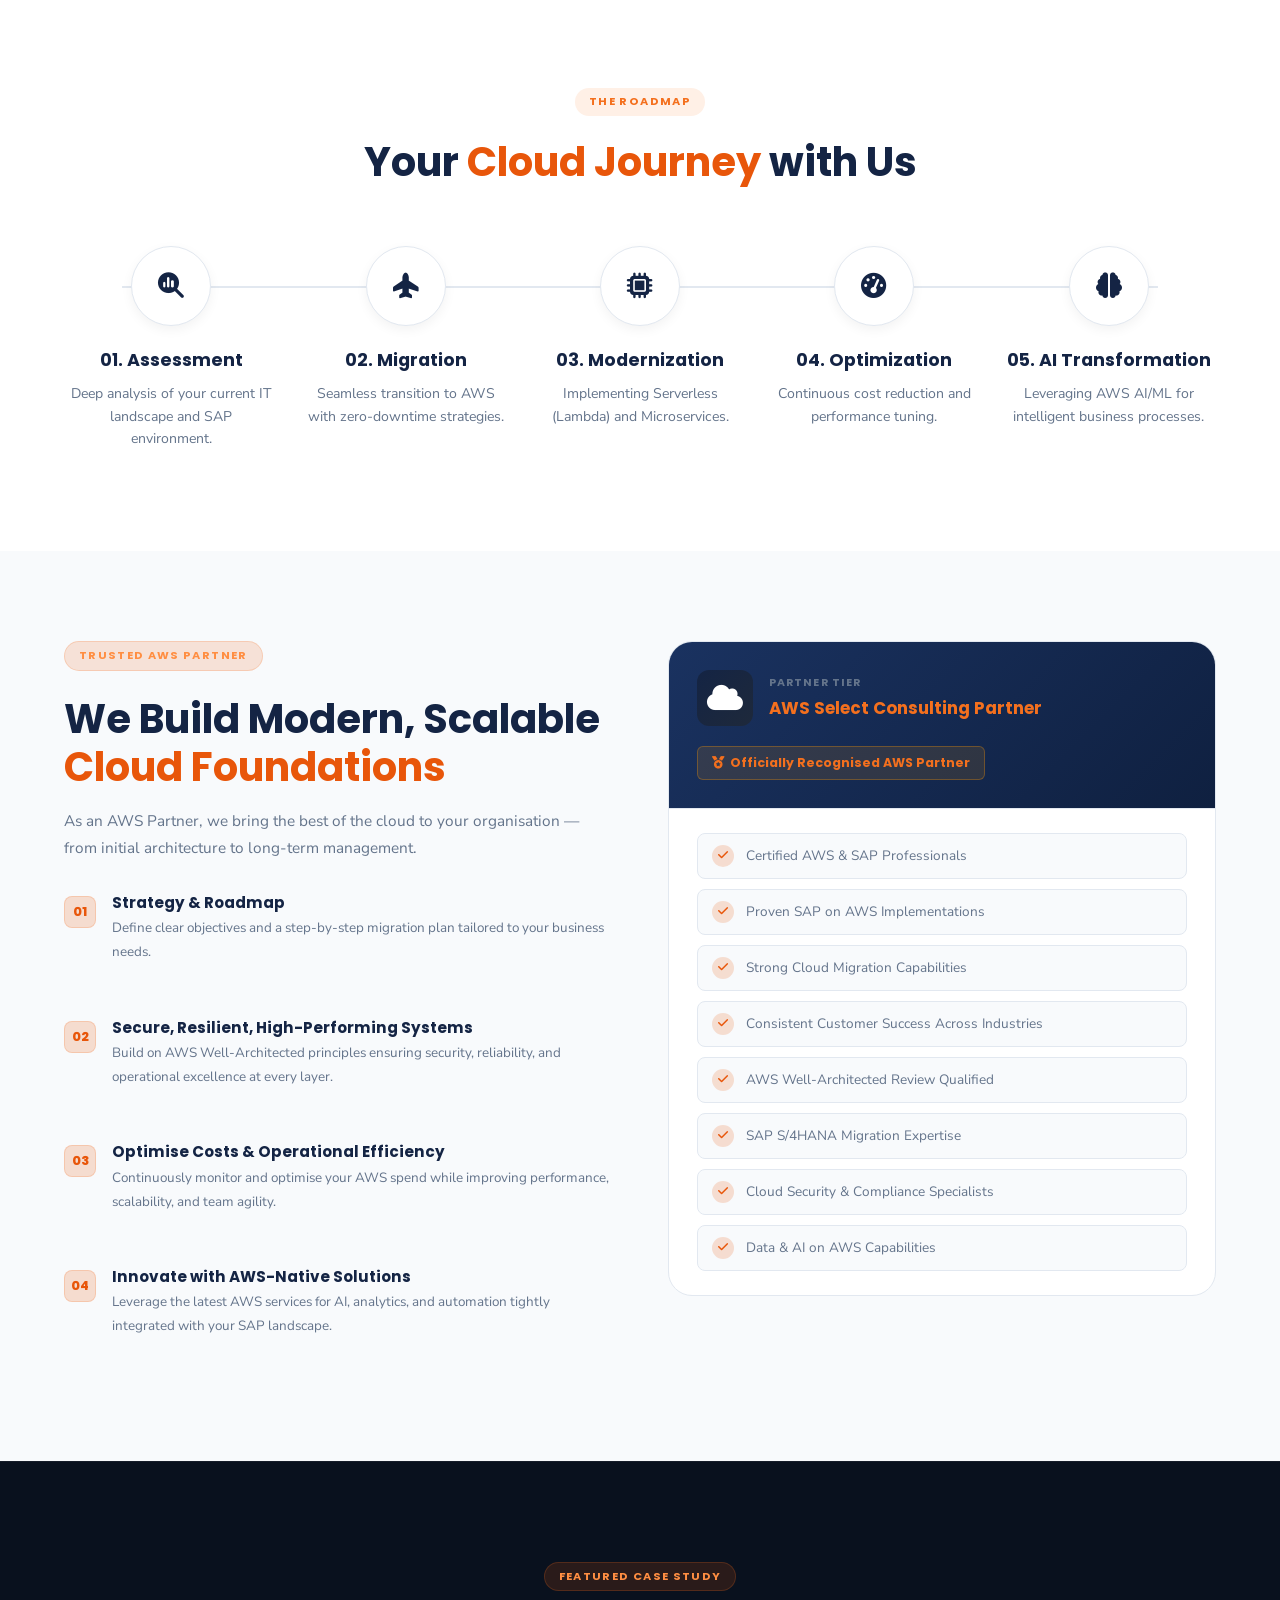
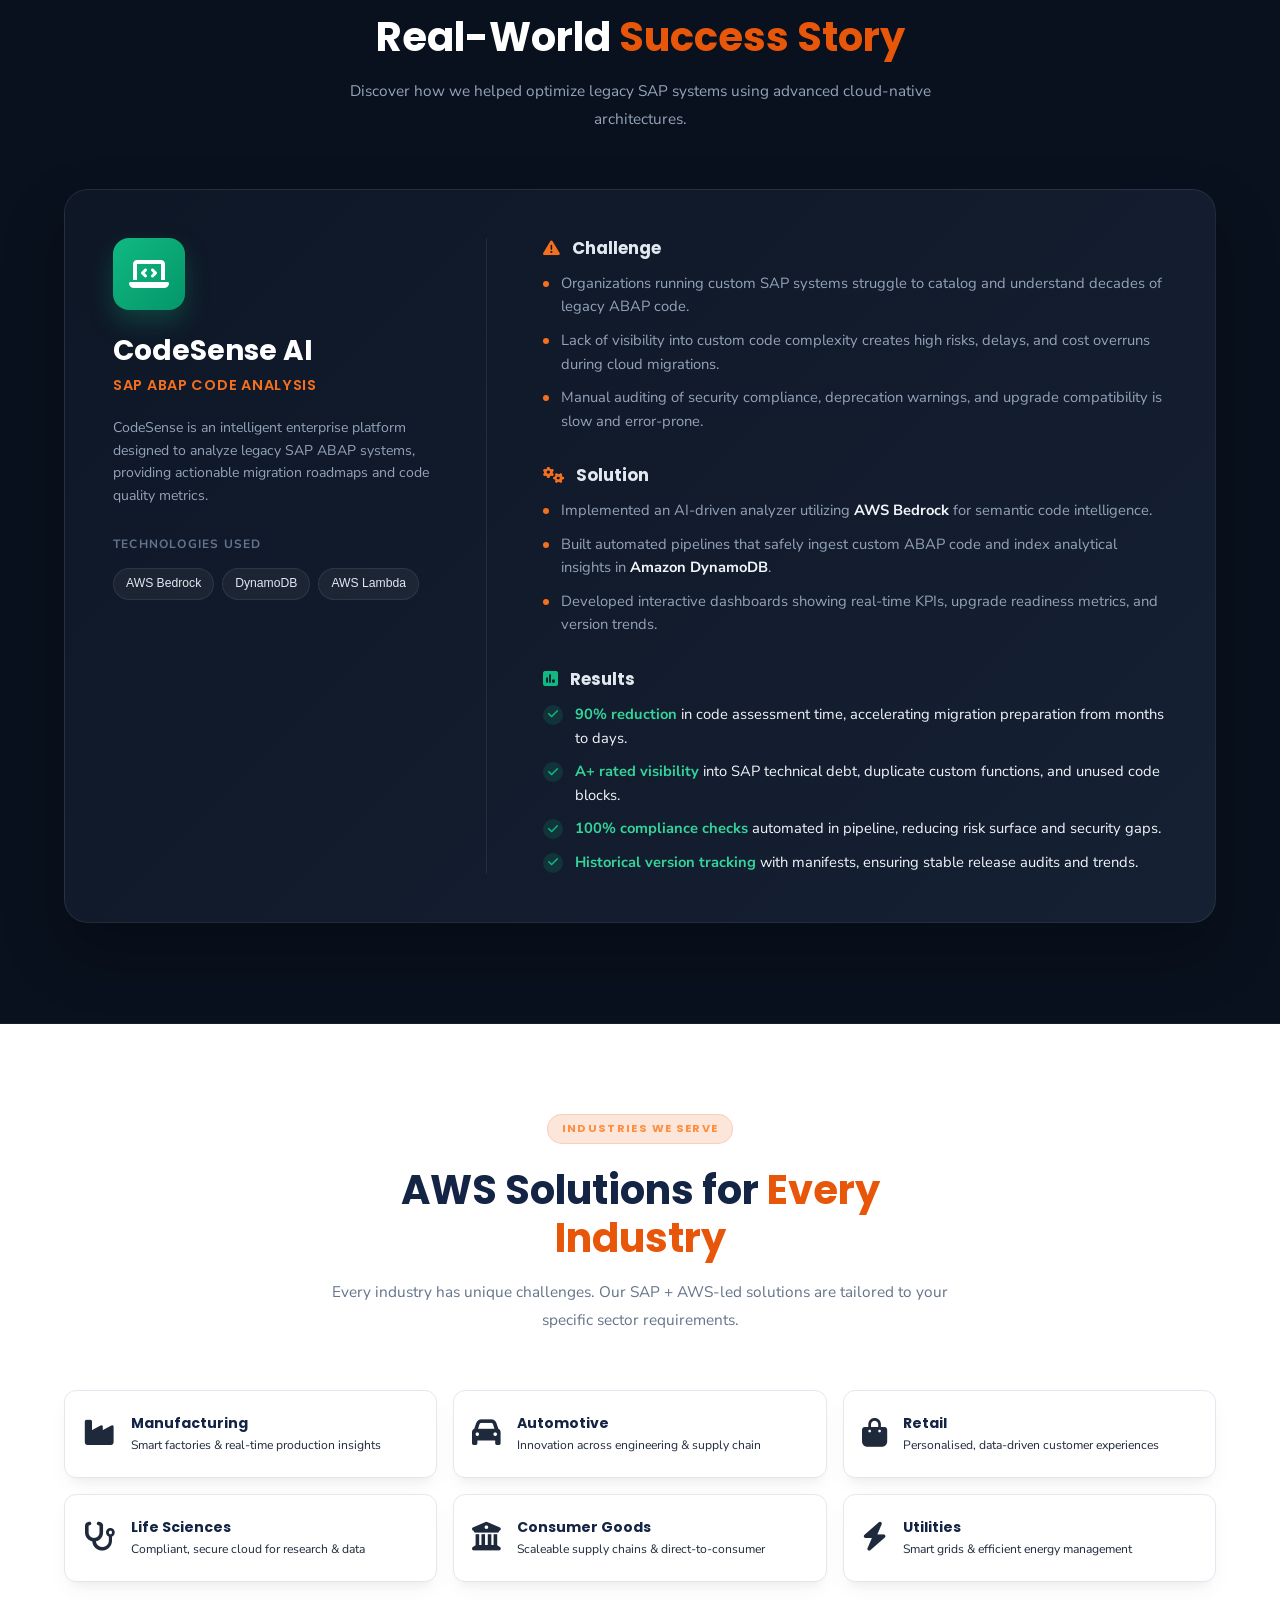
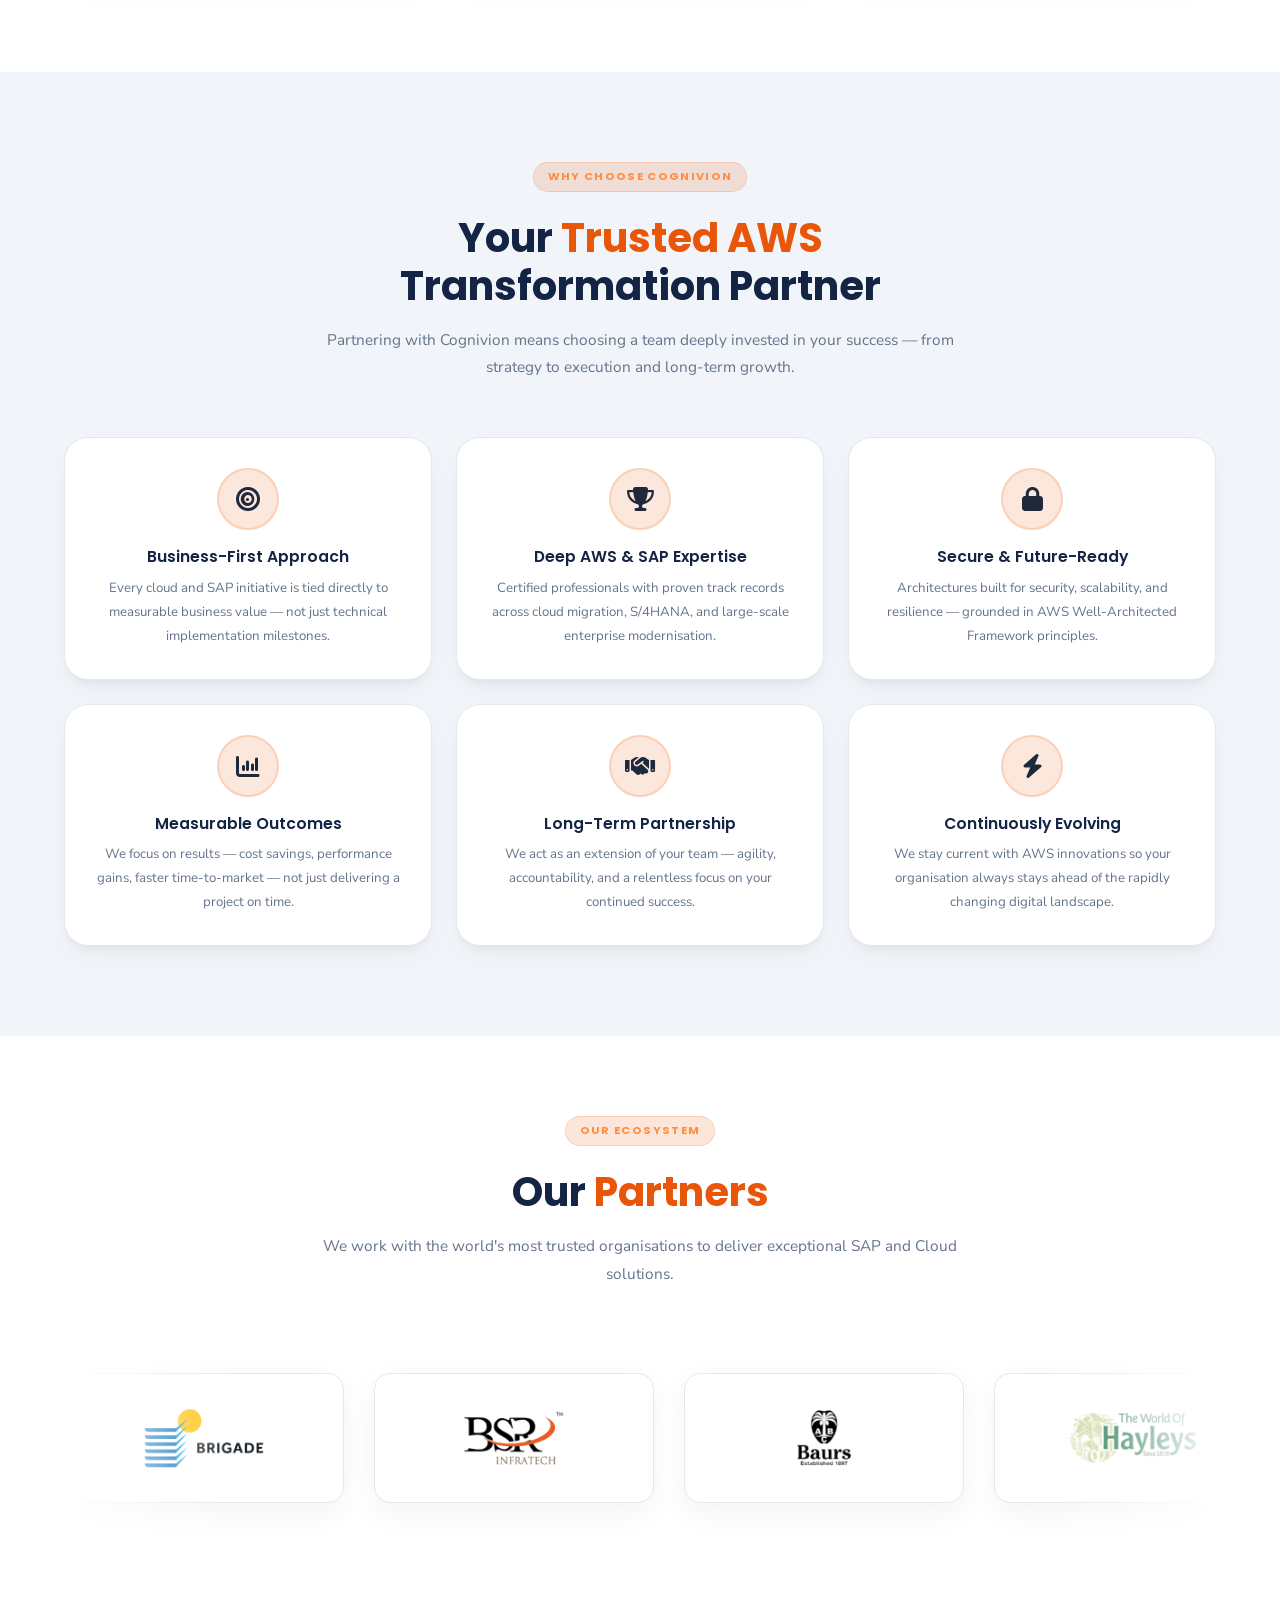
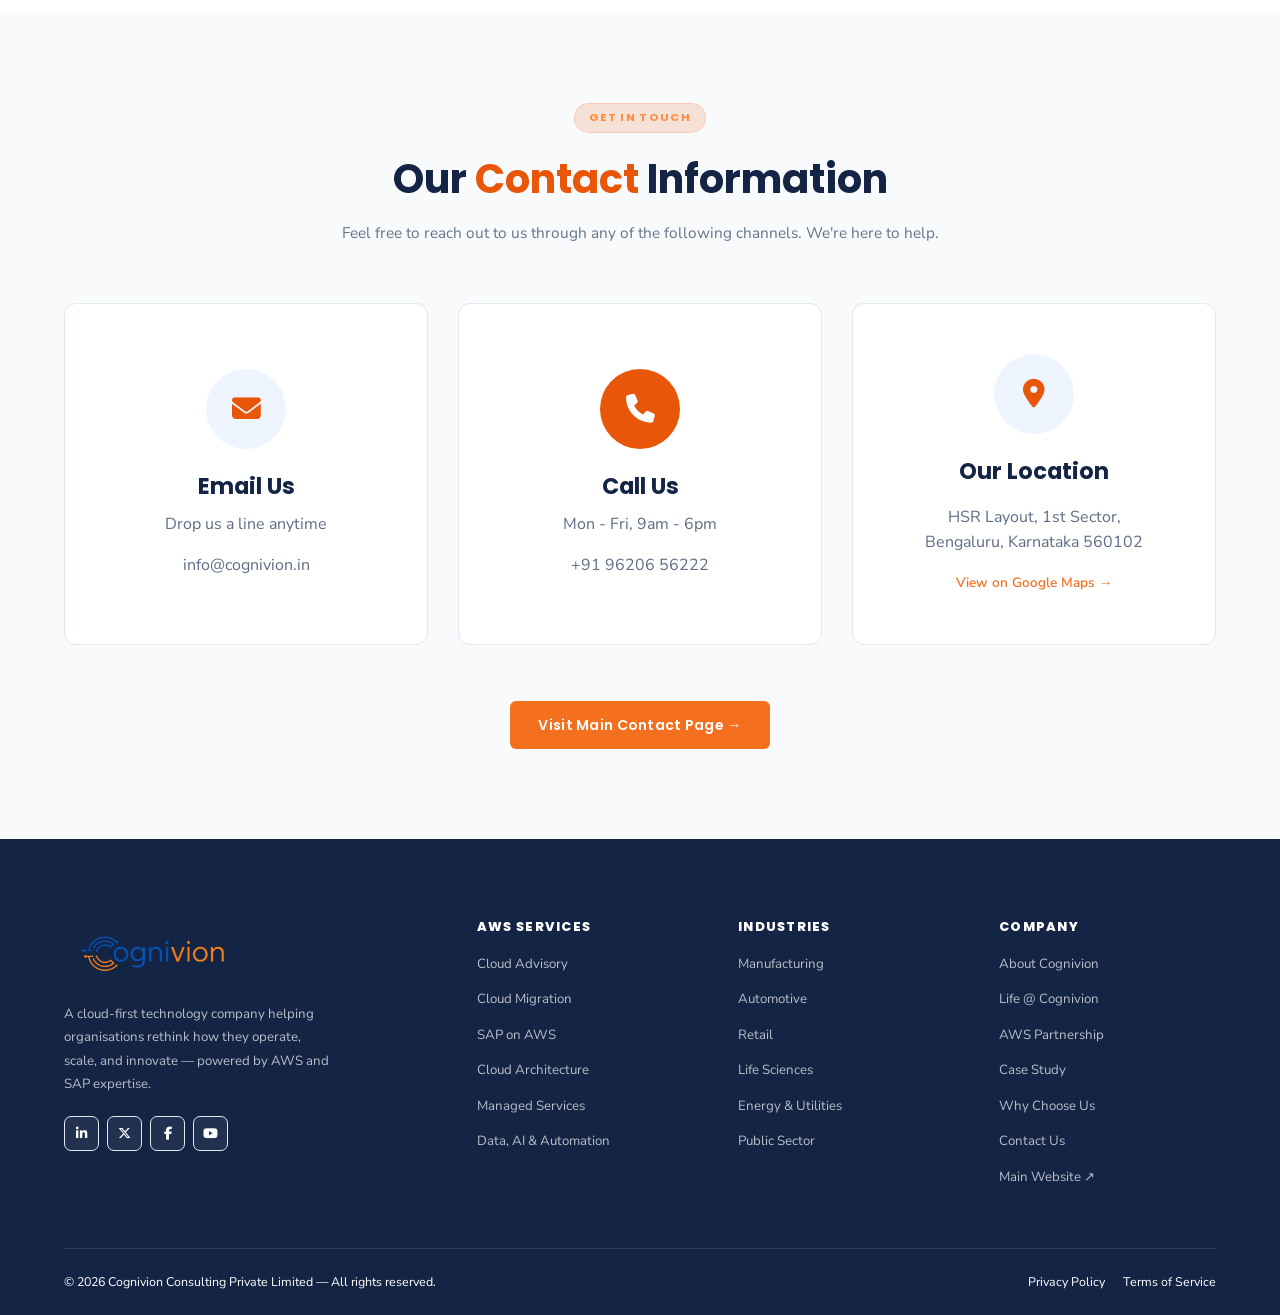
==== commit 41f3b043: "Update index.html" ====
--- a/index.html
+++ b/index.html
@@ -83,7 +83,7 @@
             </div>
             <div class="kpi-box">
               <div class="kpi-num count-me" data-target="90" data-suffix="+">0</div>
-              <div class="kpi-lbl">Migration Projects</div>
+              <div class="kpi-lbl"> ProjecMigrationts</div>
             </div>
             <div class="kpi-box">
               <div class="kpi-num count-me" data-target="3" data-suffix="K+">0</div>
